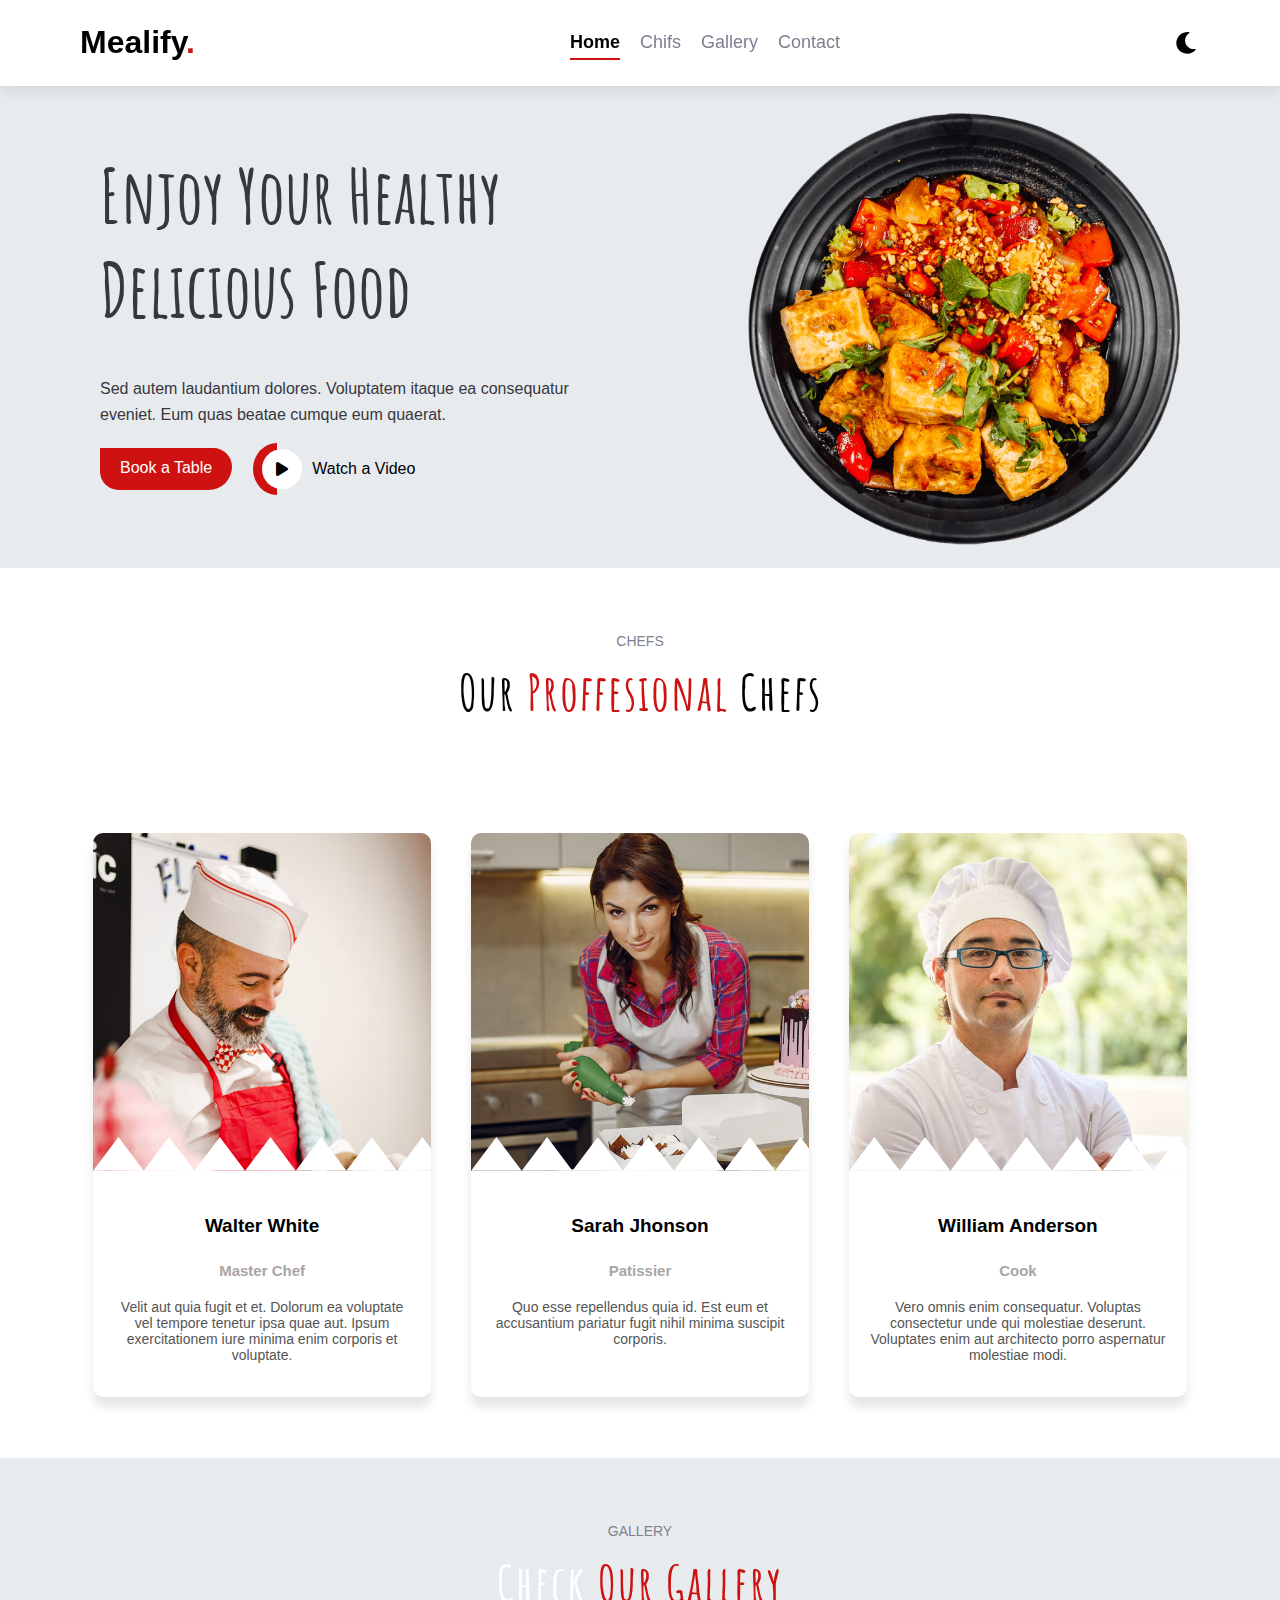
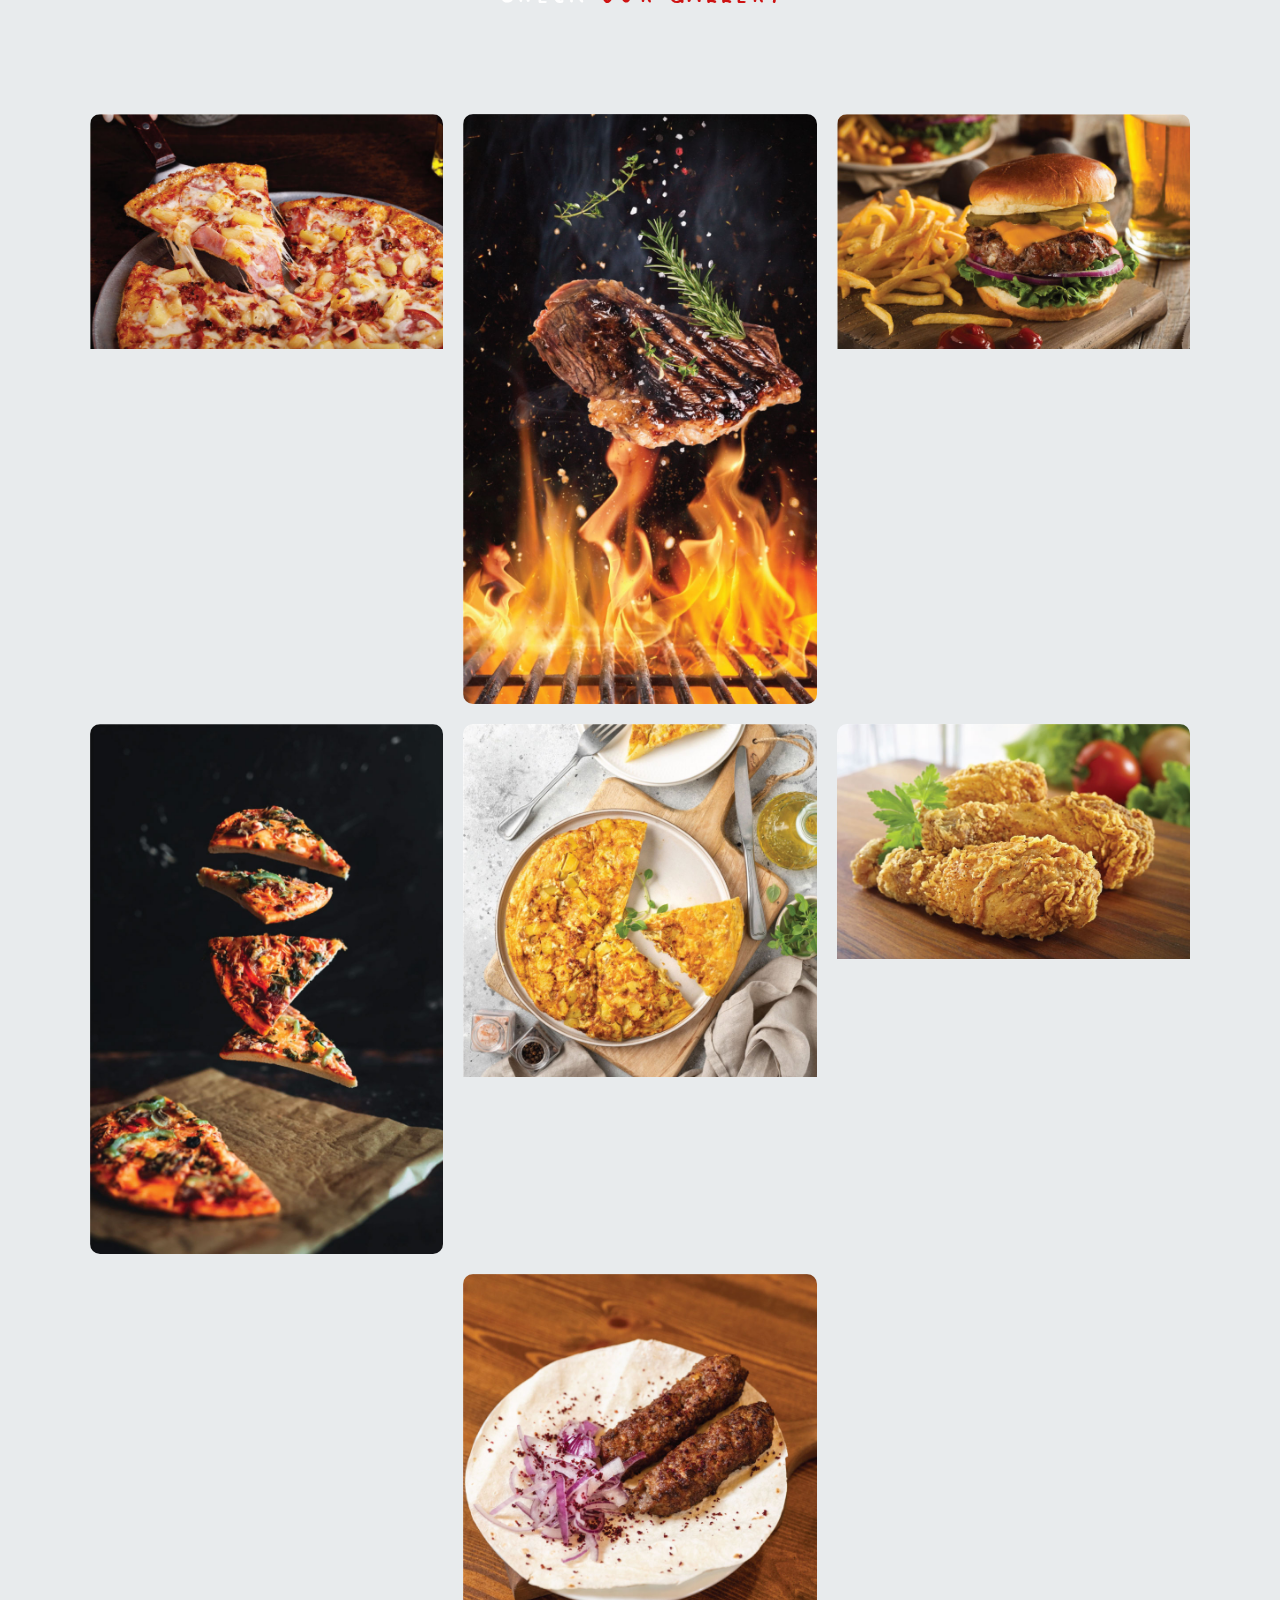
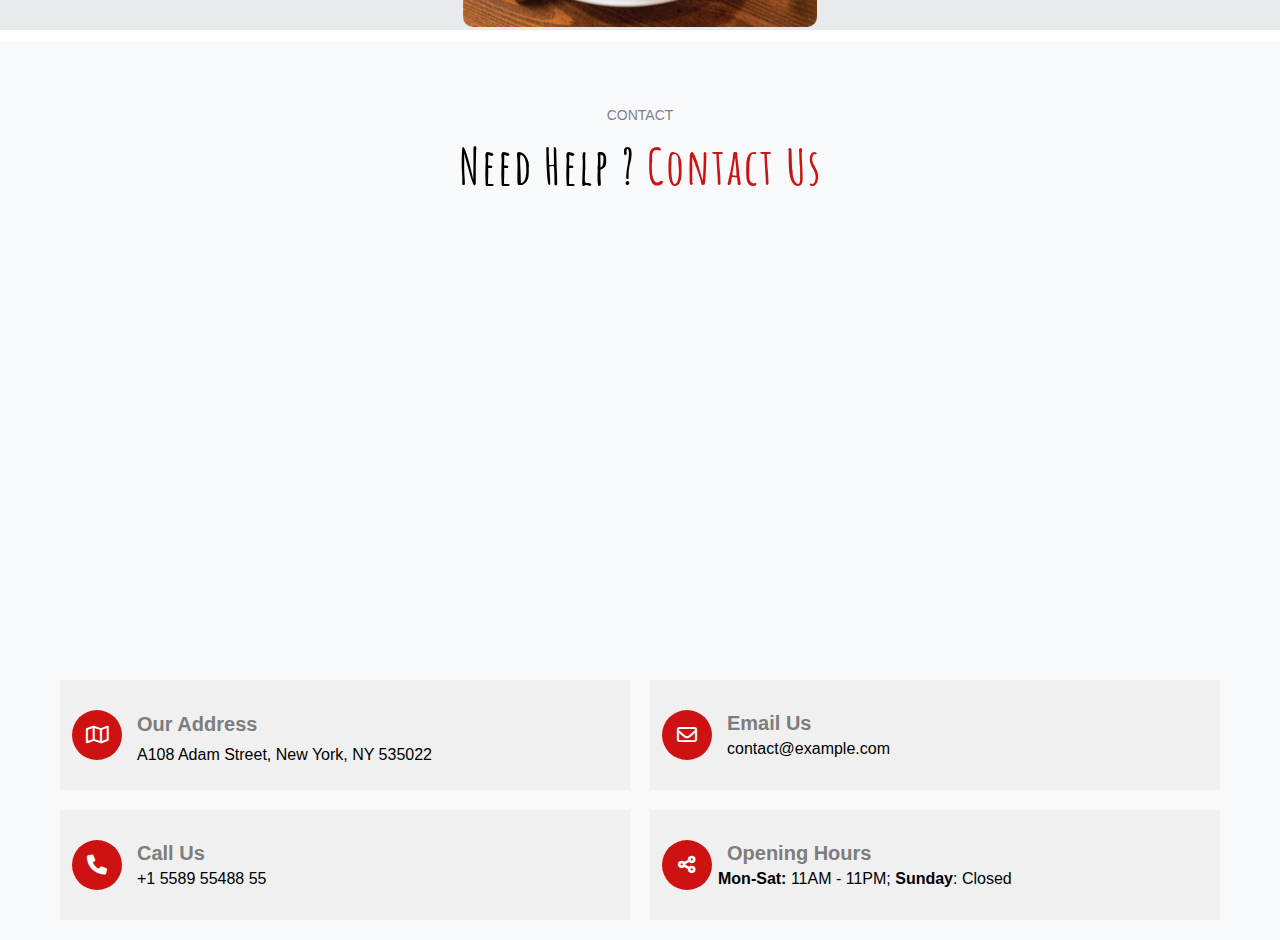
==== ddd.html @ 7cf8f9a4 "make contact section" ====
<html><head>
      <meta charset="utf-8">
      <meta name="viewport" content="width=device-width, initial-scale=1">
      <title>Mealify</title>
      <link rel="stylesheet" href="https://fonts.googleapis.com/css2?family=Alegreya&amp;display=swap">
      <link href="https://fonts.googleapis.com/css2?family=Amatic+SC:wght@400;700&amp;display=swap" rel="stylesheet">
      <link rel="stylesheet" href="https://cdnjs.cloudflare.com/ajax/libs/font-awesome/6.0.0-beta3/css/all.min.css">
      <link rel="stylesheet" type="text/css" href="./css/index.css">
      <link rel="stylesheet" type="text/css" href="./css/media.css">
   </head>
   <body>
      <!-- /* Navbar */ -->
      <navbar>
         <div class="container">
            <h1 class="logo">Mealify</h1>
            <ul class="nav-links">
               <li>
                  <a class="home" href="#home">Home</a>
               </li>
               <li><a href="#chifs">Chifs</a></li>
               <li><a href="#gallery">Gallery</a></li>
               <li><a href="#contact">Contact</a></li>
            </ul>
            <div class="mode_dark">
               <input type="checkbox" id="mode" class="mode" hidden="">
               <label for="mode" class="dark">
               <i class="fa-solid fa-moon"></i>
               </label>
               <label for="mode" class="light">
               <i class="fa-regular fa-sun"></i>
               </label>
               <a href="#" class="menu"><i class="fa-solid fa-bars"></i></a>
            </div>
         </div>
      </navbar>
      <!-- /*  HEADER */ -->
      <header class="header" id="home">
         <div class="container">
            <div class="title">
               <h2>Enjoy Your Healthy
                  Delicious Food
               </h2>
               <p>Sed autem laudantium dolores. Voluptatem itaque ea consequatur eveniet. Eum quas beatae cumque eum quaerat.</p>
               <div class="buttons">
                  <a href="#contact" class="btn Book">Book a Table</a>
                  <a href="https://youtube.com" class="video">
                     <div class="icon">
                        <i class="fa-solid fa-play"></i>
                     </div>
                     Watch a Video
                  </a>
               </div>
            </div>
            <div class="image">
               <img src="./img/food.png" alt="Fast food">
            </div>
         </div>
      </header>
      <section class="chefs" id="chifs">
         <div class="container">
            <div class="section-chefs">
               <h2>CHEFS</h2>
               <h3>Our <span>Proffesional</span> Chefs</h3>
            </div>
            <div class="cards">
               <div class="card">
                  <div class="image-container">
                     <img src="./img/chefs.jpg" alt="Walter White">
                     <svg class="zigzag" viewBox="0 0 300 20" xmlns="http://www.w3.org/2000/svg">
                        <path d="M0 20 L15 0 L30 20 L45 0 L60 20 L75 0 L90 20 L105 0 L120 20 L135 0 L150 20 L165 0 L180 20 L195 0 L210 20 L225 0 L240 20 L255 0 L270 20 L285 0 L300 20 Z" fill="#ffffff"></path>
                     </svg>
                     <div class="overlay">
                        <ul>
                           <li><a href="https://twitter.com"><i class="fa-brands fa-twitter"></i></a></li>
                           <li><a href="https://facebook.com"><i class="fa-brands fa-facebook"></i></a></li>
                           <li><a href="https://instagram.com"><i class="fa-brands fa-instagram"></i></a></li>
                           <li><a href="https://linkedin.com"><i class="fa-brands fa-linkedin"></i></a></li>
                        </ul>
                     </div>
                  </div>
                  <div class="content">
                     <h3>Walter White</h3>
                     <h4>Master Chef</h4>
                     <p>Velit aut quia fugit et et. Dolorum ea voluptate vel tempore tenetur ipsa quae aut. Ipsum exercitationem iure minima enim corporis et voluptate.</p>
                  </div>
               </div>
               <div class="card">
                  <div class="image-container">
                     <img src="./img/sara.jpg" alt="Sarah Jhonson">
                     <svg class="zigzag" viewBox="0 0 300 20" xmlns="http://www.w3.org/2000/svg">
                        <path d="M0 20 L15 0 L30 20 L45 0 L60 20 L75 0 L90 20 L105 0 L120 20 L135 0 L150 20 L165 0 L180 20 L195 0 L210 20 L225 0 L240 20 L255 0 L270 20 L285 0 L300 20 Z" fill="#ffffff"></path>
                     </svg>
                     <div class="overlay">
                        <ul>
                           <li><a href="https://twitter.com"><i class="fa-brands fa-twitter"></i></a></li>
                           <li><a href="https://facebook.com"><i class="fa-brands fa-facebook"></i></a></li>
                           <li><a href="https://instagram.com"><i class="fa-brands fa-instagram"></i></a></li>
                           <li><a href="https://linkedin.com"><i class="fa-brands fa-linkedin"></i></a></li>
                        </ul>
                     </div>
                  </div>
                  <div class="content">
                     <h3>
                        Sarah Jhonson</h3>
                        <h4>
                        Patissier
                     </h4>
                     <p>Quo esse repellendus quia id. Est eum et accusantium pariatur fugit nihil minima suscipit corporis.</p>
                  </div>
               </div>
               <div class="card">
                  <div class="image-container">
                     <img src="./img/chefs2.jpg" alt="William Anderson">
                     <svg class="zigzag" viewBox="0 0 300 20" xmlns="http://www.w3.org/2000/svg">
                        <path d="M0 20 L15 0 L30 20 L45 0 L60 20 L75 0 L90 20 L105 0 L120 20 L135 0 L150 20 L165 0 L180 20 L195 0 L210 20 L225 0 L240 20 L255 0 L270 20 L285 0 L300 20 Z" fill="#ffffff"></path>
                     </svg>
                     <div class="overlay">
                        <ul>
                           <li><a href="https://twitter.com"><i class="fa-brands fa-twitter"></i></a></li>
                           <li><a href="https://facebook.com"><i class="fa-brands fa-facebook"></i></a></li>
                           <li><a href="https://instagram.com"><i class="fa-brands fa-instagram"></i></a></li>
                           <li><a href="https://linkedin.com"><i class="fa-brands fa-linkedin"></i></a></li>
                        </ul>
                     </div>
                  </div>
                  <div class="content">
                     <h3>William Anderson</h3>
                     <h4>Cook</h4>
                     <p>Vero omnis enim consequatur. Voluptas consectetur unde qui molestiae deserunt. Voluptates enim aut architecto porro aspernatur molestiae modi.</p>
                  </div>
               </div>
            </div>
         </div>
      </section>
      <section class="gallery" id="gallery">
         <div class="container">
            <div class="section-chefs">
               <h2>GALLERY</h2>
               <h3 style="color: white;">Check <span>Our Gallery</span></h3>
            </div>
            <div class="photos">
               <picture class="pizza">
                  <img src="./img/meal-1.jpg" alt="pizza with ham and pineapple">
                  <div class="layer">
                     <h2 class="food">Pizza</h2>
                     <p>Hawaiian pizza with ham and pineapple</p>
                  </div>
               </picture>
               <picture class="steak">
                  <img src="./img/meal-2.jpg" alt="beef steaks flying">
                  <div class="layer">
                     <h2 class="food">Beef steaks</h2>
                     <p>
                        Tasty beef steaks flying above cast iron grate with fire flames.
                     </p>
                  </div>
               </picture>
               <picture class="burger">
                  <img src="./img/meal-3.jpg" alt="grass fed bison hamburger with chips &amp; beer">
                  <div class="layer">
                     <h2 class="food">Burger</h2>
                     <p>grass fed bison hamburger with chips &amp; beer</p>
                  </div>
               </picture>


               
               <picture class="pizza-slices">
                  <img src="./img/meal-4.jpg" alt="pizza on black background .">
                  <div class="layer">
                     <h2 class="food">Levitation pizza</h2>
                     <p>Levitation pizza on black background.</p>
                  </div>
               </picture>
               
               <picture class="omelette">
                  <img src="./img/meal-7.jpg" alt="Frittata or potato pie in a ceramic plate on a light culinary background. Traditional Italian delicious homemade egg dish on the kitchen table. Top view">
                  <div class="layer">
                     <h2 class="food">Frittata</h2>
                     <p>Frittata or potato pie in a ceramic plate</p>
                  </div>
               </picture>
               <picture class="fried">
                  <img src="./img/meal-5.jpg" alt="Crispy Fried Chicken ">
                  <div class="layer">
                     <h2 class="food">Crispy Fried Chicken</h2>
                     <p>
                        Golden brown chicken legs with a crunchy coating and juicy meat
                     </p>
                  </div>
               </picture>
               <picture class="kofta">
                  <img src="./img/meal-6.jpg" alt=" Lyulya kebab">
                  <div class="layer">
                     <h2 class="food">Lyulya kebab</h2>
                     <p>
                        Tender and juicy skewers of ground lamb or beef, flavored with
                        aromatic spices and herbs
                     </p>
                  </div>
               </picture>
            </div>
         </div>
      </section>
      <section class="contact" id="contact">
        <div class="container">
            <div class="section-chefs">
               <h2>CONTACT</h2>
               <h3>Need Help ?  <span>Contact Us

                    </span> </h3>
            </div>
        </div>
        <iframe src="https://www.google.com/maps/embed?pb=!1m14!1m8!1m3!1d12097.445785295115!2d-74.006138!3d40.710059!3m2!1i1024!2i768!4f13.1!3m3!1m2!1s0x89c25a22a3bda30d%3A0xb89d1fe6bc499443!2sDowntown%20Conference%20Center!5e0!3m2!1sen!2sus!4v1681863129691!5m2!1sen!2sus" style="border: 0" allowfullscreen="" loading="lazy" referrerpolicy="no-referrer-when-downgrade"></iframe>
    <div class="details">
        <div class="information">
            <div class="icon">
                <i class="fa-regular fa-map"></i>
            </div>
            <div class="content">
                <h3>Our Address</h3>
                <p>A108 Adam Street, New York, NY 535022</p>
            </div>
        </div>
        <div class="emails">
            <div class="icon">
                <i class="fa-regular fa-envelope"></i>
            </div>
            <div class="email">
                <h3>Email Us</h3>
                <a href="mailto:contact@example.com">contact@example.com</a>
            </div>
        </div>
        <div class="phone">
            <div class="icon">
                <i class="fa-solid fa-phone"></i>
            </div>
            <div class="phone-content">
                <h3>Call Us</h3>
                <a href="tel:+1 5589 55488 55">+1 5589 55488 55</a>
            </div>
        </div>
        <div class="hours">
            <div class="icon">
                <i class="fa-solid fa-share-nodes"></i>
            </div>
            <div class="opening">
                <h3>Opening Hours</h3>
                <p style="
    margin-left: -9px; ...responsive
"><strong>Mon-Sat:</strong stylefont-size: 13px; ...responsive> 11AM - 11PM; <strong>Sunday</strong>: Closed</p>
            </div>
        </div>
    </div>

      </section>
   
</body></html>

}
.icon { ////...responsive
    display: flex;
    align-items: center;
    justify-content: center;
    width: 40px;
    height: 45px;
    background-color: var(--color_text);
    border-radius: 50%;
    margin-right: 15px;
    flex-shrink: 0;
    margin-left: -24px;
---- css/index.css ----
*, *::before, *::after {
    box-sizing: border-box;
}

a, span {
    display: inline-block;
    text-decoration: none;
}

ul {
    list-style: none;
}

:root {
    --color_text: #CE1212;
    --color_nav: #7F7F90;
    --color-bg: #ffffff;   
    --color-text-dark: #ffffff; 
    --color-bg-dark: #000000;  
    --color-h2: #37373f;
    --font-primary: "Amatic SC", sans-serif;
}

body {
    margin: 0;
    padding: 0;
    font-family: Arial, sans-serif;
    overflow-x: hidden;
    scroll-behavior: smooth;
    scroll-padding-top: 85.88px;

}

/* Navbar */
navbar {
    width: 100%;
    z-index: 9999;
    position: fixed;
    box-shadow: 0px 3px 14px 0px #0000001b;
    background-color: white;
}

.container {
    display: flex;
    align-items: center;
    justify-content: space-between;
    flex-wrap: wrap;
    padding: 3px 80px;
    z-index: 999;
}

.logo::after {
    content: ".";
    color: var(--color_text);
}

.nav-links {
    display: flex;
    gap: 20px;
}

.nav-links li a {
    color: var(--color_nav);
    font-size: 18px;
    position: relative;
    text-decoration: none;
}

.nav-links li a.home {
    color: black;
    font-weight: 600;
}

.nav-links li a::before {
    content: "";
    position: absolute;
    bottom: -7px;
    left: 0;
    width: 100%;
    height: 2px;
    background-color: var(--color_text);
    transform: scaleX(0);
    transform-origin: left;
    transition: transform 300ms;
}

.nav-links li a:not(.home):hover::before {
    transform: scaleX(1);
}

.nav-links li a:hover {
    color: black;
}

.nav-links li a.home::before {
    content: "";
    position: absolute;
    bottom: -7px;
    left: 0;
    width: 100%;
    height: 2px;
    background-color: var(--color_text);
    transform: none;
}

.fa-solid, .fa-regular {
    font-size: 25px;
}

.menu {
    display: none;
    color: black;
}

.dark, .light {
    cursor: pointer;
}

.mode:checked ~ .dark {
    display: none;

}

.mode:not(:checked) ~ .light {
    display: none;
}

/* Header */
.header {
    background: #e8ebed; 
    padding: 50px 20px; 
    display: flex; 
    align-items: center;
    justify-content: space-between;
    flex-wrap: wrap;
}

.header .container {
    display: flex;
    align-items: center; 
    justify-content: space-between; 
    flex-wrap: wrap; 
    width: 100%; 
    position: relative;
    bottom: -60px;
    margin-bottom: 30px;
}

.header .title {
    max-width: 50%; 
}

.header .title h2 {
    font-size: 75px; 
    color: var(--color-h2); 
    margin: 0 0 10px 0; 
    font-family: var(--font-primary);
}

.header .title p {
    font-size: 1rem;
    color: var(--color-h2);
    line-height: 1.6;
    margin-bottom: 10px;
    margin-top: 40px;
    max-width: 500px;
}

.header .buttons {
    display: flex;
    gap: 30px; 
    margin: 20px 0; 
}

.header .btn {
    padding: 10px 20px; 
    border-radius: 5px; 
    color: #fff; 
    text-decoration: none; 
    font-size: 1rem; 
    transition: background-color 300ms; 
}

.btn.Book {
    background-color: #CE1212;
    border-radius: 0px 20px 25px 20px;
    padding: 11px 20px;
    height: 42px;
}

.btn.Book:hover {
    background-color: #e20404; 
}

.video {
    display: flex;
    align-items: center;
    color: #000;
}

.video:hover, .video:hover .icon i {
    color: #CE1212;
}

.video .icon {
    position: relative;
    display: flex;
    align-items: center;
    justify-content: center;
    width: 40px;
    height: 40px;
    border-radius: 50%;
    background-color: #fff;
    margin-right: 10px;
}

.video .icon::before {
    content: "";
    position: absolute;
    width: 120%;
    height: 130%;
    border-radius: 50%;
    background-image: linear-gradient(to right, #CE1212 50%, transparent 50%);
    top: -14%;
    left: -22%;
    z-index: -1;
}

.video .icon i {
    font-size: 16px;
    color: #000;
}

.header .image {
    max-width: 40%; 
}

.header .image img {
    width: 100%; 
    height: auto; 
}

/* Chefs section */
.section-chefs {
    text-align: center;
    position: relative;
    margin: 50px auto;
}

.section-chefs h2 {
    font-size: 14px;
    color: #7F7F90;
    font-weight: 400;
}

.section-chefs h3 {
    font-family: var(--font-primary);
    font-size: 50px;
    margin-top: 5px;
    letter-spacing: 2px;
}

.section-chefs h3 span {
    color: var(--color_text);
}

.cards {
    display: flex;
    gap: 20px;
    justify-content: center; 
}

.cards .content {
    padding: 20px;
    text-align: center;
}

.content h3 {
    font-size: 19px;
    line-height: 1.7;
}

.content h4 {
    font-size: 15px;
    color: #a9a5a5;
}

.content p {
    font-size: 14px;
    color: #555;
}

.card {
    width: calc(31.333% - 13px); 
    border-radius: 10px;
    overflow: hidden;
    box-shadow: 0 10px 10px rgba(0, 0, 0, 0.1);
    margin: 10px;
    position: relative;
    transition: transform 0.3s ease;
}

.card:hover {
    transform: scale(1.05);
    transition: transform 400ms;
}

.image-container img {
    width: 100%;
    
}

.image-container {
    position: relative;
    overflow: hidden;
}
.image-container .zigzag {
  position: absolute;
  bottom: 0;
  left: 0;
  width: 150%;
  height: auto;
}

.overlay {
    position: absolute;
    top: 60px;
    right: 15px;
    bottom: 0;
    width: 15%;
    background: rgb(58 57 57 / 30%);
    display: flex;
    align-items: center;
    justify-content: center;
    opacity: 0;
    transition: opacity 600ms .5s;
    height: 50%;
    border-radius: 10px;
}

.image-container:hover .overlay {
    opacity: 1;
}

.overlay ul {
    list-style: none;
    padding: 0;
    margin: 0;
    display: flex;
    flex-direction: column; 
    gap: 10px;
}

.overlay ul li a {
    color: #e0e0e8ab;
    font-size: 20px;
}

.overlay ul li a:hover {
    color: #4d4d52ab;   
}

/* Gallery */
.gallery {
    background: #e8ebed;
    position: relative;
    bottom: -48px;
}

.photos {
    display: flex;
    flex-wrap: wrap;
    gap: 20px;
    justify-content: center; /
}

.photos picture {
    flex: 0 0 calc(33.333% - 20px); 
    position: relative;
    overflow: hidden;
    border-radius: 10px; 
}

.photos img {
    width: 100%;
    height: auto;
    display: block;
    object-fit: cover; 
}


.layer {
    position: absolute;
    bottom: 0;
    left: 0;
    width: 100%;
    background: rgba(0, 0, 0, 0.5);
    color: #fff;
    text-align: center;
    opacity: 0;
    transition: opacity 0.3s;
        display: flex;
    flex-direction: column;
    justify-content: center;
    align-items: center;
    text-align: center;
}

.photos picture:hover .layer {
    opacity: 1;
}










/*contact*/
.contact {
            position: relative;
            bottom: -60px;
        }
        .contact .container {
            margin-bottom: -70px;
        }
        iframe {
            width: 90%;
            height: 400px; 
            margin-top: -60px;
            max-width: 1160px;
        }

        .contact {
            background-color: #f8f9fa; 
            text-align: center;
        }

        .contact .container {
            max-width: 1200px;
            margin: 0 auto;
        }

        .details {
            display: flex;
            flex-wrap: wrap;
            gap: 20px; /* space between items */
            padding: 20px;
            max-width: 1200px; /* adjust based on your layout */
            margin: 20px auto 0 auto; /* Adjusted to add space between iframe and details */
        }

        .details > div {
    flex: 1 1 calc(45% - 20px);
    display: flex;
    align-items: center;
    background-color: #f0f0f0;
    padding: 12px;
    height: 110px;
}


        .icon {
            display: flex;
            align-items: center;
            justify-content: center;
            width: 50px;
            height: 50px;
            background-color: var(--color_text); /* gray background */
            border-radius: 50%;
            margin-right: 15px;
            flex-shrink: 0; /* prevent icon from shrinking */
        }
        .icon i {
            font-size: 20px;
            color: #fff; /* icon color */
        }

        .details h3 {
            color: #7d7d7d;
            font-size: 20px;
            font-weight: 600;
            margin: 0 0 5px 0;
            display: flex;
        }

        .details p, .details a {
            font-size: 16px;
            color: black;
            margin: 0;
        }

        @media (max-width: 768px) {
            .details > div {
                flex: 1 1 100%; /* full width on smaller screens */
            }
        }
        /*p, a {
            margin: 0;
            font-size: 16px;
        }
        a {
            color: #0066cc;
            text-decoration: none;
        }
        a:hover {
            text-decoration: underline;
        }
*/
---- css/media.css ----
@media screen and (min-width: 1200px) {
     .container {
         padding: 3px 80px;
    }
     .fa-solid, .fa-regular {
         font-size: 25px;
    }
}
 @media screen and (max-width: 1199px) {
     .container {
         padding: 3px 40px;
    }
     .fa-solid, .fa-regular {
         font-size: 22px;
    }
     .nav-links {
         display: none;
    }
     .menu {
         display: block;
    }
     .mode_dark {
         display: flex;
         gap: 6px;
    }
}
 @media (max-width: 990px) {
     .header .container {
         flex-direction: column;
         align-items: center;
    }
     .header .image {
         order: 1;
         max-width: 100%;
    }
     .header .title {
         order: 2;
         display: flex;
         flex-direction: column;
         align-items: center;
         text-align: center;
    }
     .video{
         width: 162px;
    }
}
 @media (max-width: 700px) {
     .header .buttons {
         display: block;
    }
     .header .btn{
         margin-bottom: 10px;
    }
}
 @media (max-width: 580px) {
     .section-chefs h3 {
         font-size: 28px;
    }
}
 @media (max-width: 770px) {
     .card {
         width: calc(100% - 20px);
    }
}
 @media (max-width: 770px) {
     .cards {
         flex-wrap: wrap;
    }
     .btn.Book{
         padding: 8px 5px 0px;
         height: 38px;
         width: 124px;
         margin-bottom: 16px;
    }
}
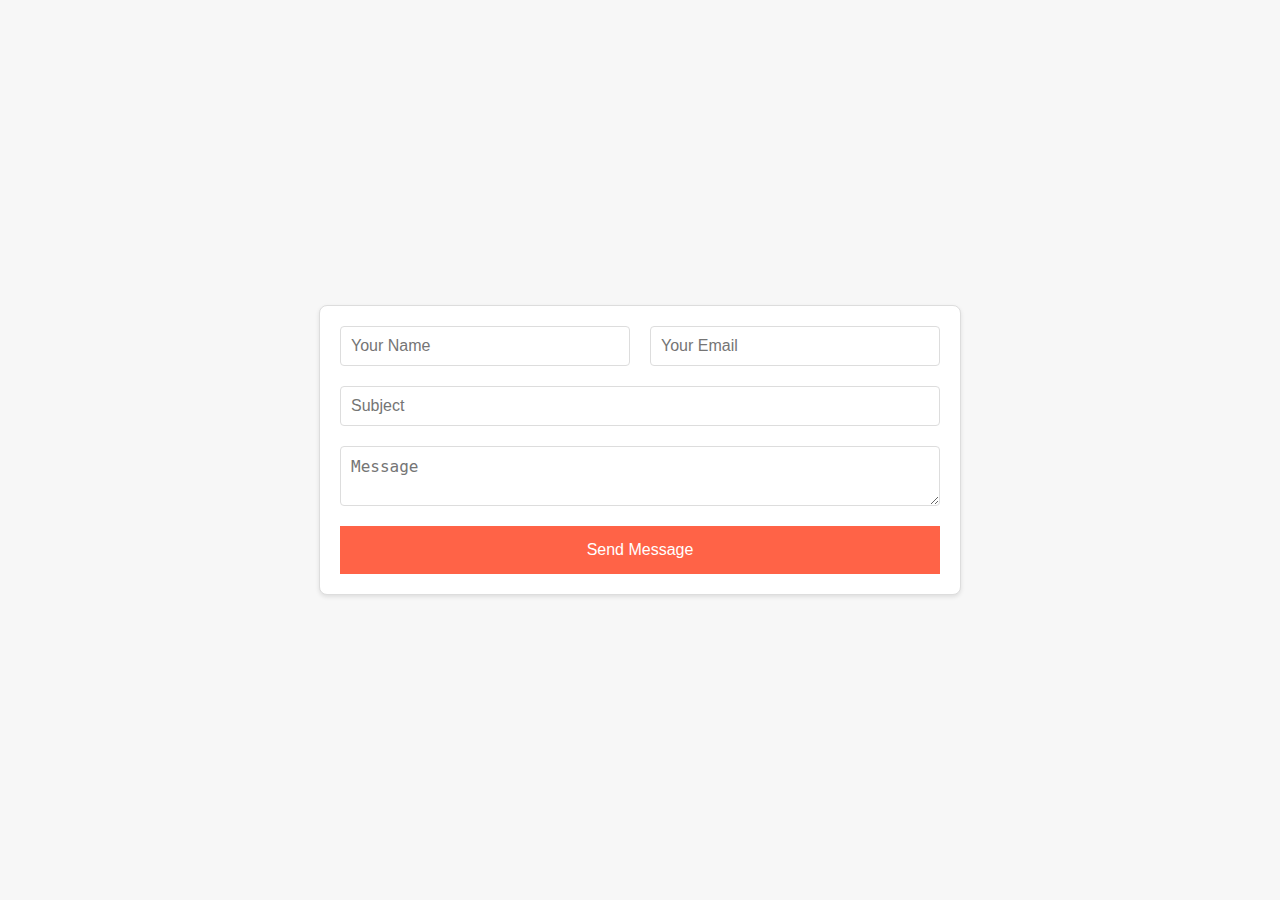
==== commit 02992170: "make form" ====
--- a/ddd.html
+++ b/ddd.html
@@ -1,271 +1,83 @@
-<html><head>
-      <meta charset="utf-8">
-      <meta name="viewport" content="width=device-width, initial-scale=1">
-      <title>Mealify</title>
-      <link rel="stylesheet" href="https://fonts.googleapis.com/css2?family=Alegreya&amp;display=swap">
-      <link href="https://fonts.googleapis.com/css2?family=Amatic+SC:wght@400;700&amp;display=swap" rel="stylesheet">
-      <link rel="stylesheet" href="https://cdnjs.cloudflare.com/ajax/libs/font-awesome/6.0.0-beta3/css/all.min.css">
-      <link rel="stylesheet" type="text/css" href="./css/index.css">
-      <link rel="stylesheet" type="text/css" href="./css/media.css">
-   </head>
-   <body>
-      <!-- /* Navbar */ -->
-      <navbar>
-         <div class="container">
-            <h1 class="logo">Mealify</h1>
-            <ul class="nav-links">
-               <li>
-                  <a class="home" href="#home">Home</a>
-               </li>
-               <li><a href="#chifs">Chifs</a></li>
-               <li><a href="#gallery">Gallery</a></li>
-               <li><a href="#contact">Contact</a></li>
-            </ul>
-            <div class="mode_dark">
-               <input type="checkbox" id="mode" class="mode" hidden="">
-               <label for="mode" class="dark">
-               <i class="fa-solid fa-moon"></i>
-               </label>
-               <label for="mode" class="light">
-               <i class="fa-regular fa-sun"></i>
-               </label>
-               <a href="#" class="menu"><i class="fa-solid fa-bars"></i></a>
+<!DOCTYPE html>
+<html lang="en">
+<head>
+    <meta charset="UTF-8">
+    <meta name="viewport" content="width=device-width, initial-scale=1.0">
+    <title>Contact Form</title>
+    <link rel="stylesheet" href="https://cdnjs.cloudflare.com/ajax/libs/font-awesome/6.0.0-beta3/css/all.min.css">
+    <style>
+        body {
+            font-family: Arial, sans-serif;
+            margin: 0;
+            padding: 0;
+            box-sizing: border-box;
+            background-color: #f7f7f7;
+            display: flex;
+            justify-content: center;
+            align-items: center;
+            height: 100vh;
+        }
+        .contact-container {
+            background-color: #fff;
+            border: 1px solid #ddd;
+            border-radius: 8px;
+            padding: 20px;
+            box-shadow: 0 2px 4px rgba(0, 0, 0, 0.1);
+            width: 80%;
+            max-width: 600px;
+        }
+        .contact-form {
+            display: flex;
+            flex-wrap: wrap;
+            gap: 20px; /* space between the fields */
+        }
+        .contact-form .grp {
+            display: flex;
+            flex-wrap: wrap;
+            width: 100%;
+            gap: 20px; /* space between the fields */
+        }
+        .contact-form .grp input {
+            flex: 1;
+            box-sizing: border-box;
+        }
+        .contact-form input,
+        .contact-form textarea {
+            width: 100%;
+            padding: 10px;
+            border: 1px solid #ddd;
+            border-radius: 4px;
+            font-size: 16px;
+        }
+        .contact-form textarea {
+            width: 100%;
+        }
+        .contact-form button {
+            width: 100%;
+            cursor: pointer;
+            background-color: #ff6347;
+            color: #fff;
+            border: none;
+            padding: 15px;
+            font-size: 16px;
+            transition: background-color 0.3s;
+        }
+        .contact-form button:hover {
+            background-color: #e5533d;
+        }
+    </style>
+</head>
+<body>
+    <div class="contact-container">
+        <form class="contact-form">
+            <div class="grp">
+                <input type="text" placeholder="Your Name" name="name" required>
+                <input type="email" placeholder="Your Email" name="email" required>
             </div>
-         </div>
-      </navbar>
-      <!-- /*  HEADER */ -->
-      <header class="header" id="home">
-         <div class="container">
-            <div class="title">
-               <h2>Enjoy Your Healthy
-                  Delicious Food
-               </h2>
-               <p>Sed autem laudantium dolores. Voluptatem itaque ea consequatur eveniet. Eum quas beatae cumque eum quaerat.</p>
-               <div class="buttons">
-                  <a href="#contact" class="btn Book">Book a Table</a>
-                  <a href="https://youtube.com" class="video">
-                     <div class="icon">
-                        <i class="fa-solid fa-play"></i>
-                     </div>
-                     Watch a Video
-                  </a>
-               </div>
-            </div>
-            <div class="image">
-               <img src="./img/food.png" alt="Fast food">
-            </div>
-         </div>
-      </header>
-      <section class="chefs" id="chifs">
-         <div class="container">
-            <div class="section-chefs">
-               <h2>CHEFS</h2>
-               <h3>Our <span>Proffesional</span> Chefs</h3>
-            </div>
-            <div class="cards">
-               <div class="card">
-                  <div class="image-container">
-                     <img src="./img/chefs.jpg" alt="Walter White">
-                     <svg class="zigzag" viewBox="0 0 300 20" xmlns="http://www.w3.org/2000/svg">
-                        <path d="M0 20 L15 0 L30 20 L45 0 L60 20 L75 0 L90 20 L105 0 L120 20 L135 0 L150 20 L165 0 L180 20 L195 0 L210 20 L225 0 L240 20 L255 0 L270 20 L285 0 L300 20 Z" fill="#ffffff"></path>
-                     </svg>
-                     <div class="overlay">
-                        <ul>
-                           <li><a href="https://twitter.com"><i class="fa-brands fa-twitter"></i></a></li>
-                           <li><a href="https://facebook.com"><i class="fa-brands fa-facebook"></i></a></li>
-                           <li><a href="https://instagram.com"><i class="fa-brands fa-instagram"></i></a></li>
-                           <li><a href="https://linkedin.com"><i class="fa-brands fa-linkedin"></i></a></li>
-                        </ul>
-                     </div>
-                  </div>
-                  <div class="content">
-                     <h3>Walter White</h3>
-                     <h4>Master Chef</h4>
-                     <p>Velit aut quia fugit et et. Dolorum ea voluptate vel tempore tenetur ipsa quae aut. Ipsum exercitationem iure minima enim corporis et voluptate.</p>
-                  </div>
-               </div>
-               <div class="card">
-                  <div class="image-container">
-                     <img src="./img/sara.jpg" alt="Sarah Jhonson">
-                     <svg class="zigzag" viewBox="0 0 300 20" xmlns="http://www.w3.org/2000/svg">
-                        <path d="M0 20 L15 0 L30 20 L45 0 L60 20 L75 0 L90 20 L105 0 L120 20 L135 0 L150 20 L165 0 L180 20 L195 0 L210 20 L225 0 L240 20 L255 0 L270 20 L285 0 L300 20 Z" fill="#ffffff"></path>
-                     </svg>
-                     <div class="overlay">
-                        <ul>
-                           <li><a href="https://twitter.com"><i class="fa-brands fa-twitter"></i></a></li>
-                           <li><a href="https://facebook.com"><i class="fa-brands fa-facebook"></i></a></li>
-                           <li><a href="https://instagram.com"><i class="fa-brands fa-instagram"></i></a></li>
-                           <li><a href="https://linkedin.com"><i class="fa-brands fa-linkedin"></i></a></li>
-                        </ul>
-                     </div>
-                  </div>
-                  <div class="content">
-                     <h3>
-                        Sarah Jhonson</h3>
-                        <h4>
-                        Patissier
-                     </h4>
-                     <p>Quo esse repellendus quia id. Est eum et accusantium pariatur fugit nihil minima suscipit corporis.</p>
-                  </div>
-               </div>
-               <div class="card">
-                  <div class="image-container">
-                     <img src="./img/chefs2.jpg" alt="William Anderson">
-                     <svg class="zigzag" viewBox="0 0 300 20" xmlns="http://www.w3.org/2000/svg">
-                        <path d="M0 20 L15 0 L30 20 L45 0 L60 20 L75 0 L90 20 L105 0 L120 20 L135 0 L150 20 L165 0 L180 20 L195 0 L210 20 L225 0 L240 20 L255 0 L270 20 L285 0 L300 20 Z" fill="#ffffff"></path>
-                     </svg>
-                     <div class="overlay">
-                        <ul>
-                           <li><a href="https://twitter.com"><i class="fa-brands fa-twitter"></i></a></li>
-                           <li><a href="https://facebook.com"><i class="fa-brands fa-facebook"></i></a></li>
-                           <li><a href="https://instagram.com"><i class="fa-brands fa-instagram"></i></a></li>
-                           <li><a href="https://linkedin.com"><i class="fa-brands fa-linkedin"></i></a></li>
-                        </ul>
-                     </div>
-                  </div>
-                  <div class="content">
-                     <h3>William Anderson</h3>
-                     <h4>Cook</h4>
-                     <p>Vero omnis enim consequatur. Voluptas consectetur unde qui molestiae deserunt. Voluptates enim aut architecto porro aspernatur molestiae modi.</p>
-                  </div>
-               </div>
-            </div>
-         </div>
-      </section>
-      <section class="gallery" id="gallery">
-         <div class="container">
-            <div class="section-chefs">
-               <h2>GALLERY</h2>
-               <h3 style="color: white;">Check <span>Our Gallery</span></h3>
-            </div>
-            <div class="photos">
-               <picture class="pizza">
-                  <img src="./img/meal-1.jpg" alt="pizza with ham and pineapple">
-                  <div class="layer">
-                     <h2 class="food">Pizza</h2>
-                     <p>Hawaiian pizza with ham and pineapple</p>
-                  </div>
-               </picture>
-               <picture class="steak">
-                  <img src="./img/meal-2.jpg" alt="beef steaks flying">
-                  <div class="layer">
-                     <h2 class="food">Beef steaks</h2>
-                     <p>
-                        Tasty beef steaks flying above cast iron grate with fire flames.
-                     </p>
-                  </div>
-               </picture>
-               <picture class="burger">
-                  <img src="./img/meal-3.jpg" alt="grass fed bison hamburger with chips &amp; beer">
-                  <div class="layer">
-                     <h2 class="food">Burger</h2>
-                     <p>grass fed bison hamburger with chips &amp; beer</p>
-                  </div>
-               </picture>
-
-
-               
-               <picture class="pizza-slices">
-                  <img src="./img/meal-4.jpg" alt="pizza on black background .">
-                  <div class="layer">
-                     <h2 class="food">Levitation pizza</h2>
-                     <p>Levitation pizza on black background.</p>
-                  </div>
-               </picture>
-               
-               <picture class="omelette">
-                  <img src="./img/meal-7.jpg" alt="Frittata or potato pie in a ceramic plate on a light culinary background. Traditional Italian delicious homemade egg dish on the kitchen table. Top view">
-                  <div class="layer">
-                     <h2 class="food">Frittata</h2>
-                     <p>Frittata or potato pie in a ceramic plate</p>
-                  </div>
-               </picture>
-               <picture class="fried">
-                  <img src="./img/meal-5.jpg" alt="Crispy Fried Chicken ">
-                  <div class="layer">
-                     <h2 class="food">Crispy Fried Chicken</h2>
-                     <p>
-                        Golden brown chicken legs with a crunchy coating and juicy meat
-                     </p>
-                  </div>
-               </picture>
-               <picture class="kofta">
-                  <img src="./img/meal-6.jpg" alt=" Lyulya kebab">
-                  <div class="layer">
-                     <h2 class="food">Lyulya kebab</h2>
-                     <p>
-                        Tender and juicy skewers of ground lamb or beef, flavored with
-                        aromatic spices and herbs
-                     </p>
-                  </div>
-               </picture>
-            </div>
-         </div>
-      </section>
-      <section class="contact" id="contact">
-        <div class="container">
-            <div class="section-chefs">
-               <h2>CONTACT</h2>
-               <h3>Need Help ?  <span>Contact Us
-
-                    </span> </h3>
-            </div>
-        </div>
-        <iframe src="https://www.google.com/maps/embed?pb=!1m14!1m8!1m3!1d12097.445785295115!2d-74.006138!3d40.710059!3m2!1i1024!2i768!4f13.1!3m3!1m2!1s0x89c25a22a3bda30d%3A0xb89d1fe6bc499443!2sDowntown%20Conference%20Center!5e0!3m2!1sen!2sus!4v1681863129691!5m2!1sen!2sus" style="border: 0" allowfullscreen="" loading="lazy" referrerpolicy="no-referrer-when-downgrade"></iframe>
-    <div class="details">
-        <div class="information">
-            <div class="icon">
-                <i class="fa-regular fa-map"></i>
-            </div>
-            <div class="content">
-                <h3>Our Address</h3>
-                <p>A108 Adam Street, New York, NY 535022</p>
-            </div>
-        </div>
-        <div class="emails">
-            <div class="icon">
-                <i class="fa-regular fa-envelope"></i>
-            </div>
-            <div class="email">
-                <h3>Email Us</h3>
-                <a href="mailto:contact@example.com">contact@example.com</a>
-            </div>
-        </div>
-        <div class="phone">
-            <div class="icon">
-                <i class="fa-solid fa-phone"></i>
-            </div>
-            <div class="phone-content">
-                <h3>Call Us</h3>
-                <a href="tel:+1 5589 55488 55">+1 5589 55488 55</a>
-            </div>
-        </div>
-        <div class="hours">
-            <div class="icon">
-                <i class="fa-solid fa-share-nodes"></i>
-            </div>
-            <div class="opening">
-                <h3>Opening Hours</h3>
-                <p style="
-    margin-left: -9px; ...responsive
-"><strong>Mon-Sat:</strong stylefont-size: 13px; ...responsive> 11AM - 11PM; <strong>Sunday</strong>: Closed</p>
-            </div>
-        </div>
+            <input type="text" placeholder="Subject" name="subject" required>
+            <textarea placeholder="Message" name="message" required></textarea>
+            <button class="btn btn-main" type="submit">Send Message</button>
+        </form>
     </div>
-
-      </section>
-   
-</body></html>
-
-}
-.icon { ////...responsive
-    display: flex;
-    align-items: center;
-    justify-content: center;
-    width: 40px;
-    height: 45px;
-    background-color: var(--color_text);
-    border-radius: 50%;
-    margin-right: 15px;
-    flex-shrink: 0;
-    margin-left: -24px;+</body>
+</html>
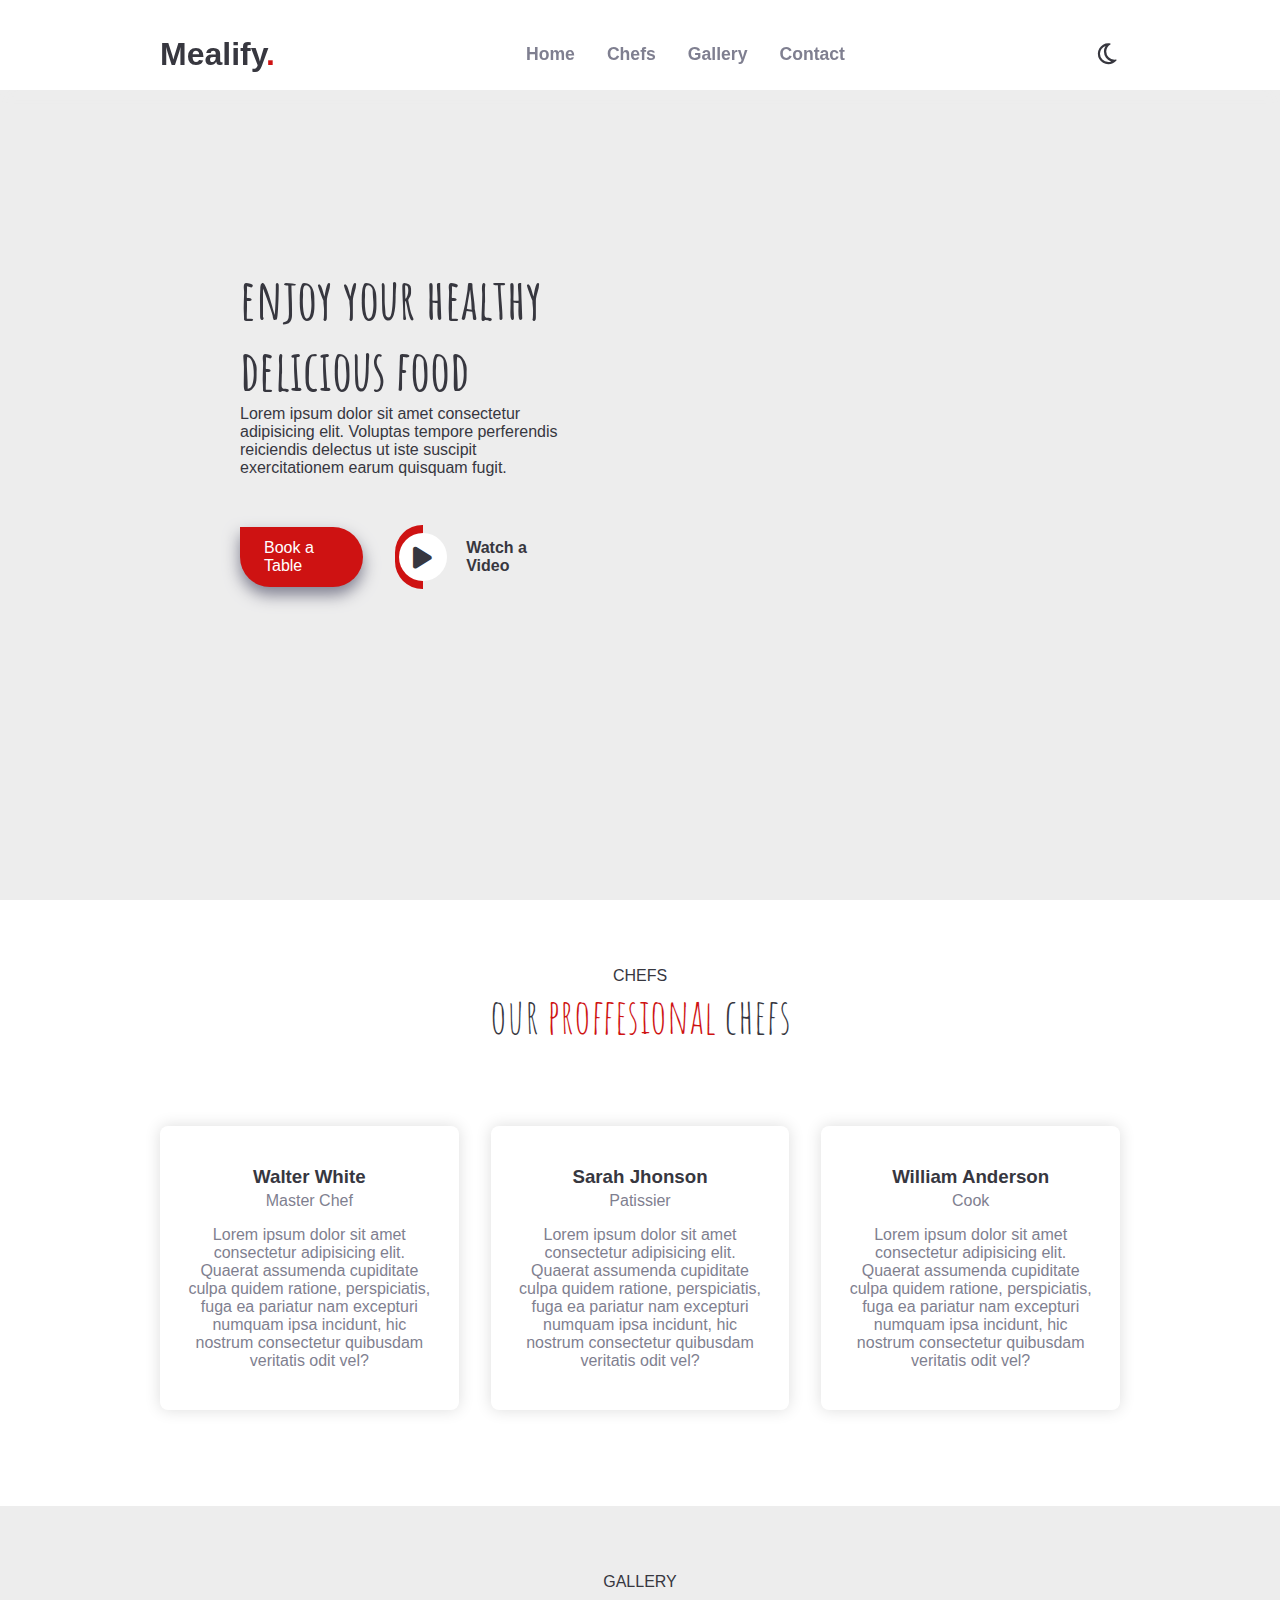
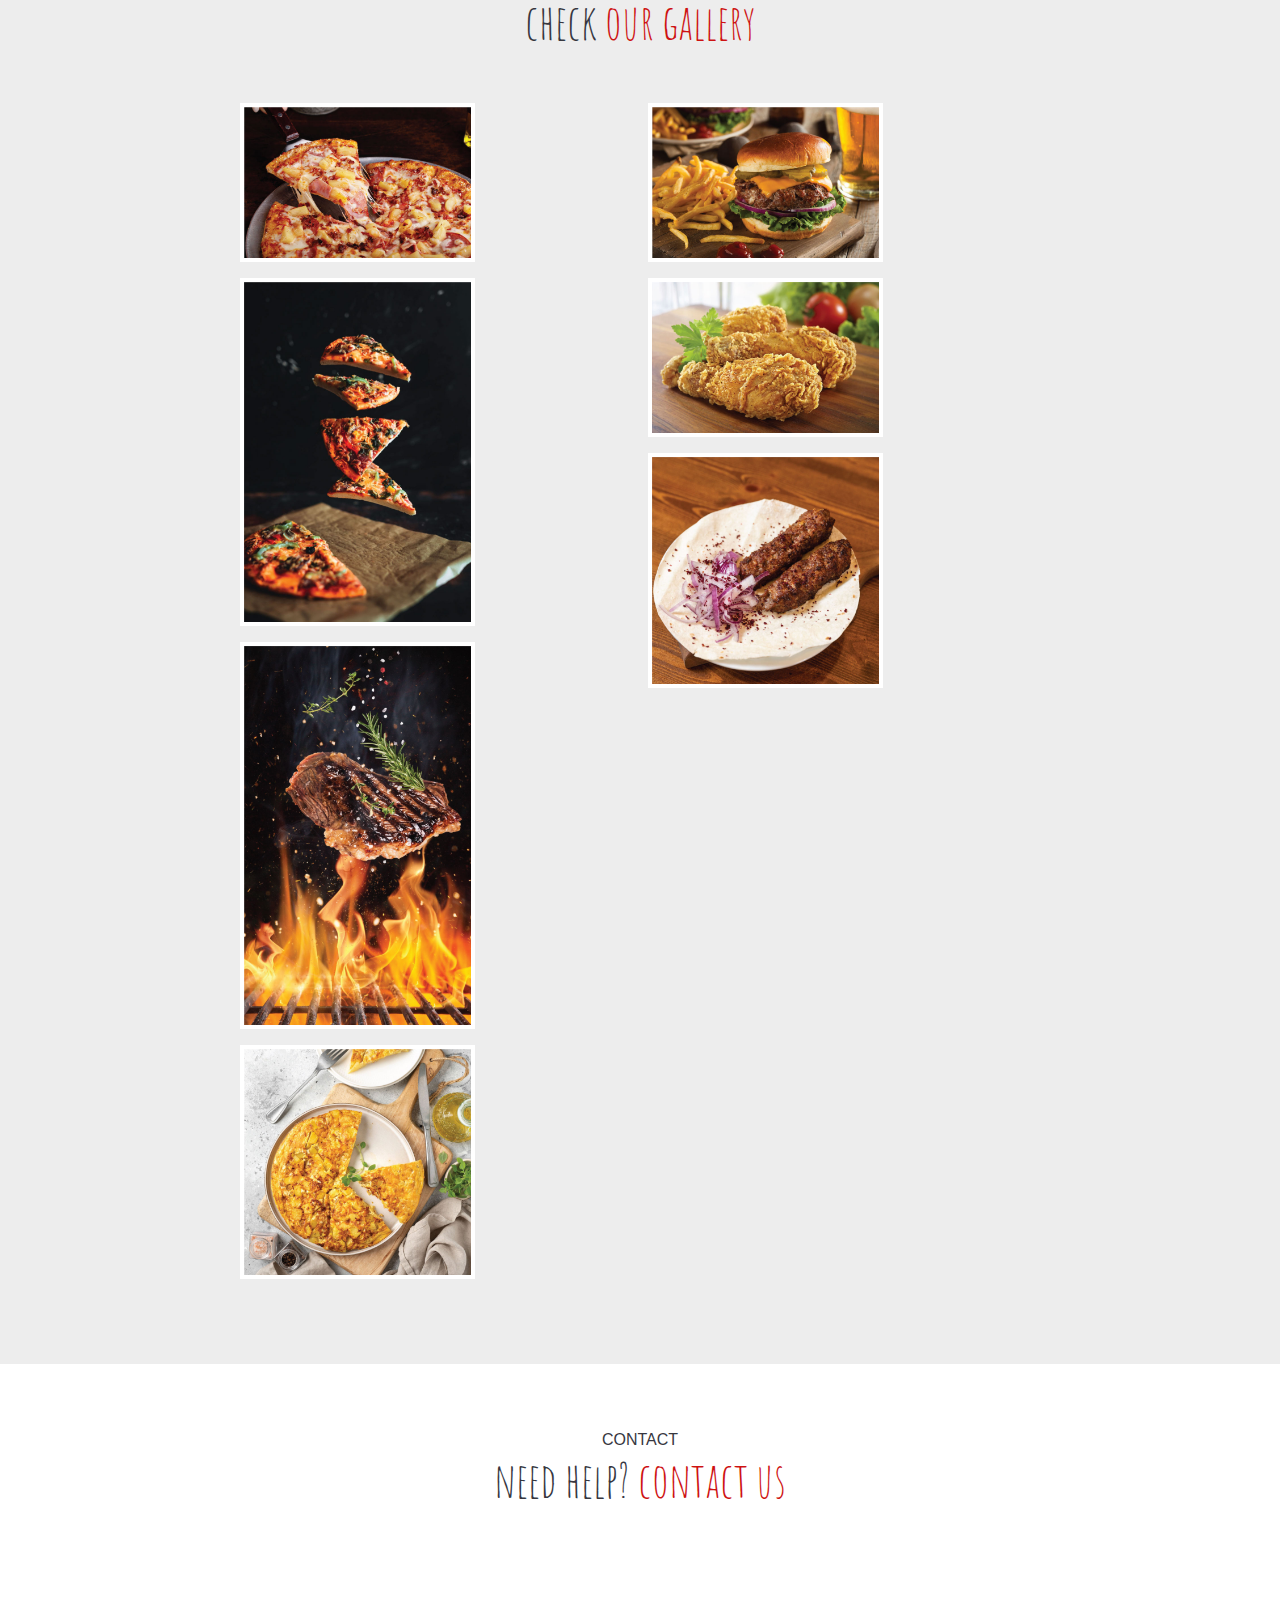
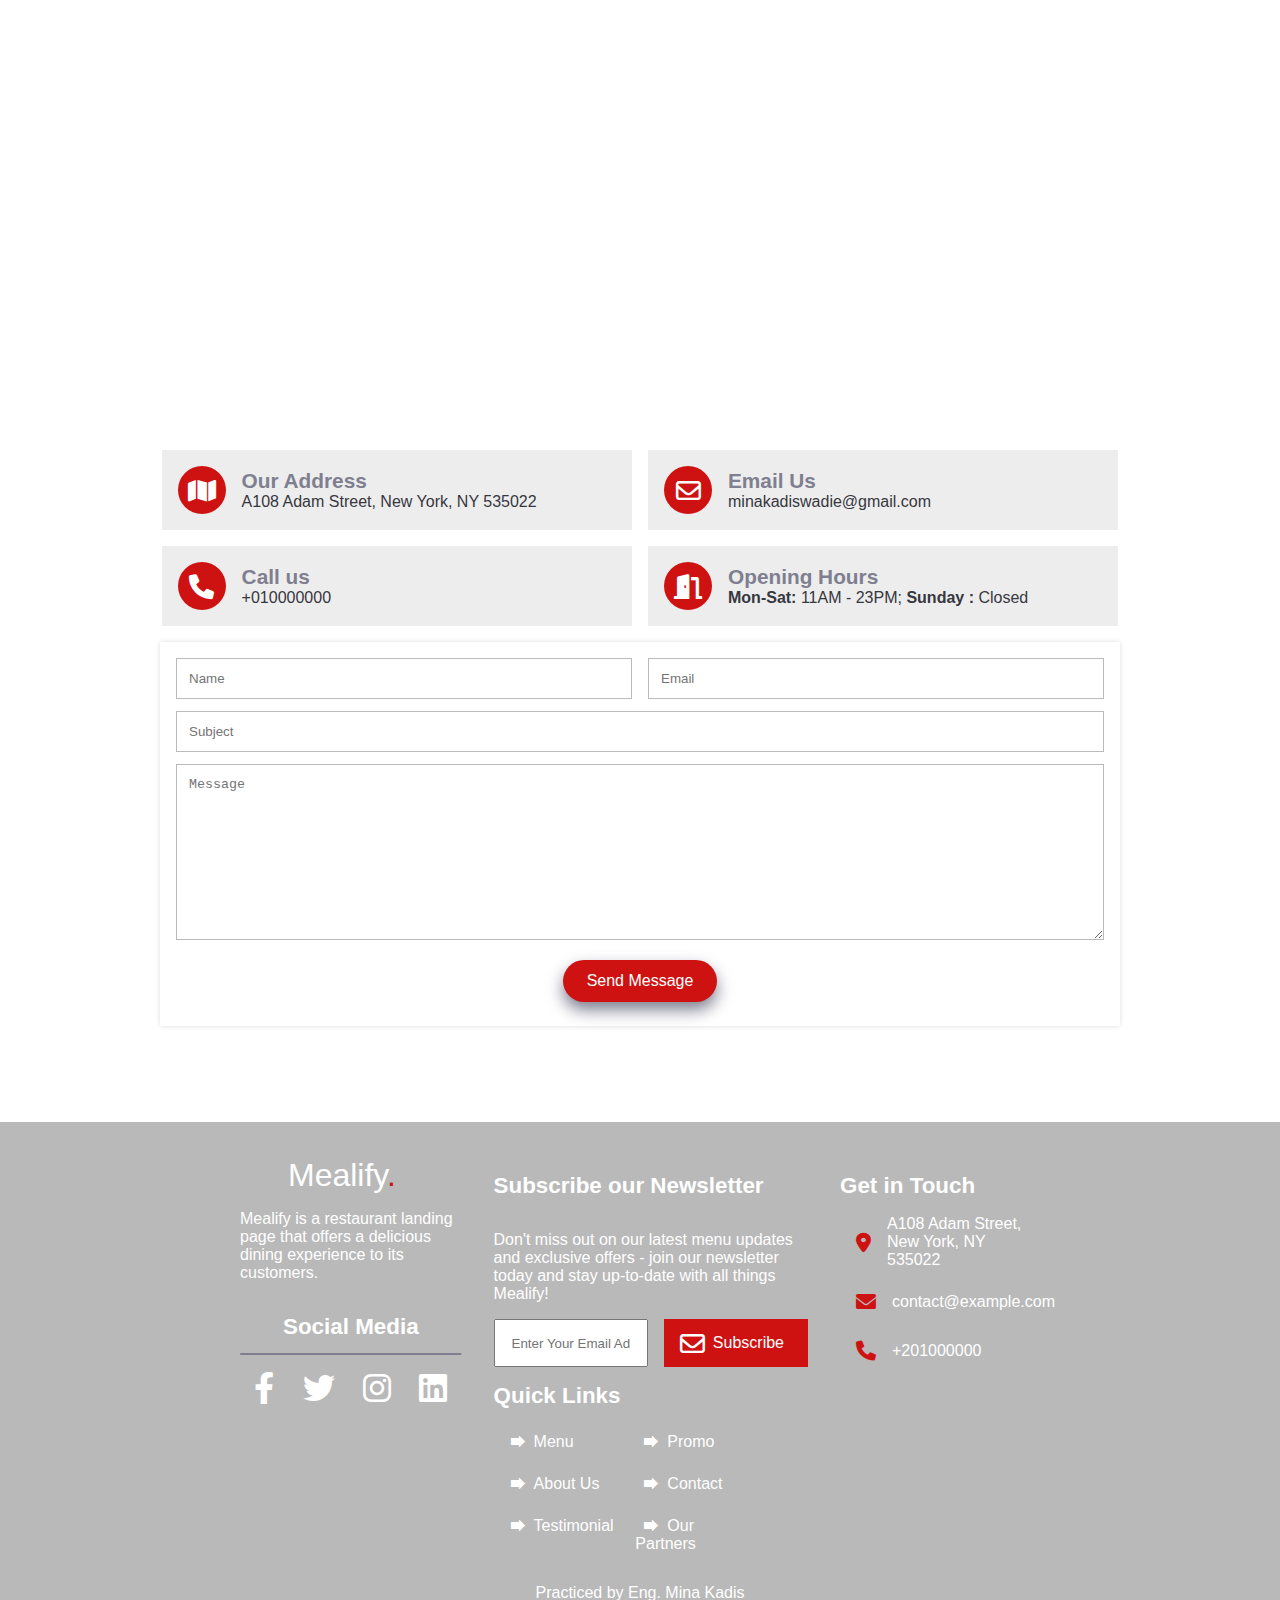
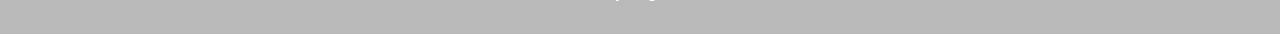
==== commit 2ff4da90: "make footer" ====
--- a/ddd.html
+++ b/ddd.html
@@ -1,83 +1,1405 @@
 <!DOCTYPE html>
 <html lang="en">
-<head>
-    <meta charset="UTF-8">
-    <meta name="viewport" content="width=device-width, initial-scale=1.0">
-    <title>Contact Form</title>
-    <link rel="stylesheet" href="https://cdnjs.cloudflare.com/ajax/libs/font-awesome/6.0.0-beta3/css/all.min.css">
-    <style>
-        body {
-            font-family: Arial, sans-serif;
-            margin: 0;
-            padding: 0;
-            box-sizing: border-box;
-            background-color: #f7f7f7;
-            display: flex;
-            justify-content: center;
-            align-items: center;
-            height: 100vh;
-        }
-        .contact-container {
-            background-color: #fff;
-            border: 1px solid #ddd;
-            border-radius: 8px;
-            padding: 20px;
-            box-shadow: 0 2px 4px rgba(0, 0, 0, 0.1);
-            width: 80%;
-            max-width: 600px;
-        }
-        .contact-form {
-            display: flex;
-            flex-wrap: wrap;
-            gap: 20px; /* space between the fields */
-        }
-        .contact-form .grp {
-            display: flex;
-            flex-wrap: wrap;
-            width: 100%;
-            gap: 20px; /* space between the fields */
-        }
-        .contact-form .grp input {
-            flex: 1;
-            box-sizing: border-box;
-        }
-        .contact-form input,
-        .contact-form textarea {
-            width: 100%;
-            padding: 10px;
-            border: 1px solid #ddd;
-            border-radius: 4px;
-            font-size: 16px;
-        }
-        .contact-form textarea {
-            width: 100%;
-        }
-        .contact-form button {
-            width: 100%;
-            cursor: pointer;
-            background-color: #ff6347;
-            color: #fff;
-            border: none;
-            padding: 15px;
-            font-size: 16px;
-            transition: background-color 0.3s;
-        }
-        .contact-form button:hover {
-            background-color: #e5533d;
-        }
+  <head>
+    <meta charset="UTF-8" />
+    <meta name="viewport" content="width=device-width, initial-scale=1.0" />
+    <link rel="shortcut icon" href="images/favicon.png" type="image/x-icon" />
+
+    <link rel="stylesheet" href="css/all.min.css" />
+    <link rel="stylesheet" href="css/main.css" />
+    <link rel="stylesheet" href="css/general.css" />
+    <link rel="stylesheet" href="css/media.css" />
+ <link rel="stylesheet" href="https://fonts.googleapis.com/css2?family=Alegreya&display=swap">
+      <link href="https://fonts.googleapis.com/css2?family=Amatic+SC:wght@400;700&display=swap" rel="stylesheet">
+      <link rel="stylesheet" href="https://cdnjs.cloudflare.com/ajax/libs/font-awesome/6.0.0-beta3/css/all.min.css">
+    <link
+      href="https://fonts.googleapis.com/css2?family=Amatic+SC:wght@400;700&family=Inter:wght@300;400;500;600;700;800&display=swap"
+      rel="stylesheet"
+    />
+    <link rel="stylesheet" href="css/mode.css" />
+
+    <title>Mealify</title>
+    <style type="text/css">
+        #mode--btn {
+  display: none;
+}
+
+.light--mode {
+  display: none;
+  color: #fff;
+  cursor: pointer;
+}
+
+.dark--mode {
+  cursor: pointer;
+}
+
+body:has(#mode--btn:checked) .dark--mode {
+  display: none;
+}
+
+body:has(#mode--btn:checked) .light--mode {
+  display: inline-block;
+}
+
+:root:has(#mode--btn:checked) {
+  --light-bg-white: #171717;
+  --light-bg-grey: #252525;
+  --light-highlight: #c17e1f;
+  --light-main-color: #fff;
+  --light-sec-color: #7f7f90;
+  --dark-bg-dark: #000000;
+}
+
+body:has(#mode--btn:checked) #chefs,
+body:has(#mode--btn:checked) #contact {
+  background-color: var(--light-bg-white);
+  color: #fff;
+}
+
+body:has(#mode--btn:checked) #chefs .showcase p,
+body:has(#mode--btn:checked).contact--container {
+  color: #fff !important;
+}
+body:has(#mode--btn:checked) p {
+  color: #fff;
+}
+
+body:has(#mode--btn:checked) #chefs .chefs--gallery--item img {
+  box-shadow: 0px 0px 5px #858585;
+  border: 2px solid #fff;
+}
+
+body:has(#mode--btn:checked) footer {
+  color: #fff;
+}
+
+@media (max-width: 1340px) {
+  .container {
+    width: 85%;
+  }
+}
+
+@media (max-width: 1200px) {
+  #home .container section {
+    width: 45%;
+  }
+
+  #gallery .gallery-container {
+    height: 845px;
+    align-items: center;
+  }
+
+  /* #gallery .gallery-container .gallery-item {
+    width: 25%;
+  } */
+
+  .navbar .navbar__hamburger--btn {
+    display: block;
+  }
+
+  .navbar .navbar__list {
+    display: none;
+  }
+
+  nav:has(#navbar__list:target) {
+    display: block;
+    position: fixed;
+    background-color: rgba(0, 0, 0, 0.233);
+    top: 0;
+    right: 0;
+    height: 100%;
+  }
+  nav:has(#navbar__list:target) .navbar__list {
+    display: block;
+    position: fixed;
+    height: 100%;
+    width: 20rem;
+    top: 0;
+    right: 0;
+    background-color: var(--light-bg-white);
+  }
+  nav:has(#navbar__list:target) .navbar__list--close {
+    display: block;
+    padding: 1rem;
+    text-align: right;
+  }
+}
+
+@media (max-width: 992px) {
+  header #home {
+    height: 100%;
+  }
+
+  #home .container {
+    flex-direction: column;
+    justify-content: center;
+    align-items: center;
+    padding-top: 11rem;
+  }
+
+  #home .container section {
+    width: 100%;
+  }
+
+  #home .home__img {
+    order: 1;
+    text-align: center;
+    padding-bottom: 1rem;
+  }
+
+  #home .home__text {
+    order: 2;
+    text-align: center;
+  }
+
+  #home .home__text--btns-box {
+    justify-content: center;
+  }
+  .home__text--btns-box .book {
+    border-radius: 4rem;
+  }
+
+  #chefs .chefs--gallery {
+    flex-wrap: wrap;
+  }
+  #chefs .chefs--gallery--item {
+    width: calc(100% / 2 - 1rem);
+  }
+
+  #gallery .gallery-container {
+    /* flex-direction: column; */
+    height: 1500px;
+  }
+
+  #gallery .gallery-container .gallery-item {
+    width: calc(100% / 2 - 2rem);
+    /* flex-direction: column; */
+  }
+
+  #contact .contact--container .contact--item {
+    width: 100%;
+  }
+
+  #contact form .group {
+    flex-direction: column;
+    gap: 0rem;
+  }
+
+  #contact .group input {
+    width: 100%;
+  }
+
+  footer .container {
+    flex-direction: column;
+  }
+
+  footer .touch {
+    width: 100%;
+  }
+}
+
+@media (max-width: 576px) {
+  #chefs .chefs--gallery--item {
+    width: 100%;
+  }
+
+  #home .home__text--btns-box {
+    flex-direction: column;
+  }
+
+  #gallery .gallery-container {
+    height: auto;
+  }
+  #gallery .gallery-container .gallery-item {
+    width: 100%;
+  }
+}
+
+
+/* #Navbar styles */
+
+.navbar {
+  box-shadow: 0px 0px 1rem var(--light-bg-grey);
+  position: fixed;
+  width: 100%;
+  height: 10vh;
+  background-color: var(--light-bg-white);
+  z-index: 100;
+}
+
+.navbar .container {
+  display: flex;
+  justify-content: space-between;
+  align-items: center;
+  padding: 1.5rem 0;
+  font-weight: 600;
+}
+
+.navbar__logo {
+  font-size: 2rem;
+  font-weight: 600;
+}
+
+.navbar__logo .highlight-red {
+  color: var(--light-highlight);
+}
+
+.navbar__list {
+  display: flex;
+  align-items: center;
+}
+
+.navbar__list li {
+  padding: 1rem;
+}
+
+.navbar__list--item a {
+  display: inline-block;
+  text-transform: capitalize;
+  font-size: 1.1rem;
+  padding: 0.25rem 0;
+  transition: all 300ms ease-in-out;
+  position: relative;
+}
+
+.navbar__list--item a:hover,
+.navbar__list--item a:active {
+  color: var(--light-main-color);
+}
+
+.navbar .navbar--btns {
+  display: flex;
+  align-items: center;
+  gap: 2rem;
+}
+
+.navbar .navbar__hamburger--btn {
+  display: none;
+}
+
+#navbar__list {
+  color: var(--light-sec-color);
+}
+#navbar__list a::before {
+  content: "";
+  width: 0%;
+  height: 0.15rem;
+  background-color: var(--light-highlight);
+  position: absolute;
+  bottom: 0;
+  text-align: center;
+  transition: all 300ms ease-in-out;
+}
+
+.navbar__list--close {
+  display: none;
+}
+
+body:has(#home:target) .home--a::before,
+body:has(#chefs:target) .chefs--a::before,
+body:has(#gallery:target) .navbar .gallery--a::before,
+body:has(#contact:target) .contact--a::before {
+  color: var(--light-main-color);
+  width: 100%;
+}
+
+/* #Header Styles */
+
+header #home {
+  height: 100vh;
+  background-color: var(--light-bg-grey);
+}
+
+#home .container {
+  display: flex;
+  justify-content: space-between;
+  align-items: center;
+  height: 100%;
+}
+
+#home .container section {
+  width: 40%;
+}
+
+.home__text h2 {
+  font-size: 3.5rem;
+}
+
+.home__text--btns-box {
+  padding: 3rem 0;
+  display: flex;
+  align-items: center;
+  gap: 2rem;
+}
+
+.home__text--btns-box .watch-container {
+  display: flex;
+  align-items: center;
+  gap: 1rem;
+  font-weight: bold;
+}
+
+.home__text--btns-box div:nth-child(2) a:nth-child(1) {
+  width: 3rem;
+  height: 3rem;
+  display: flex;
+  justify-content: center;
+  align-items: center;
+  background-color: var(--light-bg-white);
+  border-radius: 3rem;
+}
+.home__text--btns-box .half-red-ring {
+  background: linear-gradient(
+    to right,
+    var(--light-highlight) 0 50%,
+    transparent 50% 100%
+  );
+
+  width: 4rem;
+  height: 4rem;
+  border-radius: 4rem;
+  display: flex;
+  justify-content: center;
+  align-items: center;
+  transition: all 300ms ease-in-out;
+}
+
+.home__text--btns-box .half-red-ring:hover i {
+  color: var(--light-highlight);
+}
+
+.watch-container a:hover {
+  color: var(--light-highlight);
+}
+
+.home__img {
+  filter: drop-shadow(0rem 0rem 0.5rem var(--light-sec-color));
+}
+
+.home__img:hover {
+  animation: shakeme 1s ease-in-out infinite;
+  animation-direction: alternate;
+}
+
+@keyframes shakeme {
+  0% {
+    transform: translate(1px, 1px) rotate(0deg);
+  }
+  10% {
+    transform: translate(-1px, -2px) rotate(-1deg);
+  }
+  20% {
+    transform: translate(-3px, 0px) rotate(1deg);
+  }
+  30% {
+    transform: translate(3px, 2px) rotate(0deg);
+  }
+  40% {
+    transform: translate(1px, -1px) rotate(1deg);
+  }
+  50% {
+    transform: translate(-1px, 2px) rotate(-1deg);
+  }
+  60% {
+    transform: translate(-3px, 1px) rotate(0deg);
+  }
+  70% {
+    transform: translate(3px, 1px) rotate(-1deg);
+  }
+  80% {
+    transform: translate(-1px, -1px) rotate(1deg);
+  }
+  90% {
+    transform: translate(1px, 2px) rotate(0deg);
+  }
+  100% {
+    transform: translate(1px, -2px) rotate(-1deg);
+  }
+}
+
+/* #Chefs Styles */
+
+#chefs,
+#gallery,
+#contact {
+  padding: 4rem 0;
+}
+
+#chefs .chefs--heading,
+#gallery .gallery--heading,
+#contact .contact--heading {
+  margin: 0 auto;
+  text-align: center;
+  padding-bottom: 3rem;
+}
+
+#chefs .chefs--heading h2,
+#gallery .gallery--heading h2,
+#contact .contact--heading h2 {
+  font-family: var(--font-primary);
+  text-transform: uppercase;
+  font-weight: 400;
+  font-size: 1rem;
+}
+
+#chefs .chefs--heading p,
+#gallery .gallery--heading p,
+#contact .contact--heading p {
+  font-family: var(--font-secondary);
+  font-size: 3rem;
+}
+
+#chefs .chefs--gallery {
+  display: flex;
+  padding: 2rem 0;
+  text-align: center;
+  color: var(--light-sec-color);
+  gap: 2rem;
+}
+
+#chefs .chefs--gallery--item {
+  border-radius: 0.5rem;
+  background-color: var(--light-bg-white);
+  position: relative;
+  transition: all 300ms ease-in-out;
+  overflow: hidden;
+  box-shadow: 0px 0px 1rem #ddd;
+}
+
+#chefs .chefs--gallery--item .chef-img {
+  filter: grayscale(0%);
+  transition: all 300ms ease-in-out;
+  display: block;
+}
+
+#chefs .img-container {
+  position: relative;
+}
+
+#chefs .img-container::after {
+  content: "";
+  position: absolute;
+  bottom: -1.5rem;
+  left: -0.5rem;
+  background-image: url("../images/team-shape.svg");
+  min-width: 120%;
+  height: 4rem;
+  background-repeat: repeat-x;
+}
+
+#chefs .chefs--gallery--item:hover {
+  transform: scale(1.05);
+}
+
+#chefs .chefs--gallery--item:hover .chef-img {
+  filter: grayscale(0%);
+}
+
+#chefs .chefs--gallery--item .social-media {
+  background-color: var(--light-bg-grey);
+  position: absolute;
+  top: 1rem;
+  right: -4rem;
+  padding: 1rem 1.25rem;
+  border-radius: 0.5rem;
+  transition: all 1s ease-in-out;
+  z-index: 1;
+  opacity: 0;
+}
+
+#chefs .social-media i {
+  display: inline-block;
+  margin: 0.8rem 0;
+  opacity: 0.6;
+  transition: all 300ms ease-in-out;
+}
+#chefs .social-media i:hover {
+  opacity: 1;
+}
+
+#chefs .chefs--gallery--item:hover .social-media {
+  transition: all 300ms ease-in-out;
+  right: 1rem;
+  opacity: 1;
+}
+
+@keyframes movetoleft {
+  0% {
+    transform: translateX(5rem);
+  }
+  100% {
+    transform: translateX(0);
+  }
+}
+
+#chefs .item--text {
+  padding: 1.5rem;
+  background-position: 100% 0%;
+  background-repeat: no-repeat;
+  z-index: 10;
+}
+
+#chefs .item--text h3 {
+  font-family: var(--font-primary);
+  font-weight: 700;
+  padding: 1rem 0 0.25rem 0;
+  color: var(--light-main-color);
+}
+
+#chefs .item--text p:last-child {
+  padding: 1rem 0;
+}
+
+/* Gallery Styles */
+
+#gallery {
+  background-color: var(--light-bg-grey);
+}
+
+#gallery .gallery-container {
+  display: flex;
+  flex-direction: column;
+  flex-wrap: wrap;
+  height: 75rem;
+  gap: 1rem;
+}
+
+#gallery .gallery-item {
+  position: relative;
+  overflow: hidden;
+  height: auto;
+  width: calc(100% / 3 - 2rem);
+  border: 0.25rem solid var(--light-bg-white);
+}
+
+#gallery .gallery-item img {
+  display: block;
+  transition: all 300ms ease-in-out;
+}
+
+#gallery .gallery-item:hover img {
+  transform: scale(1.05);
+}
+
+#gallery .gallery-item .showcase {
+  position: absolute;
+  color: var(--light-bg-grey);
+  width: 100%;
+  height: 100%;
+  background-color: #0000005e;
+  display: flex;
+  flex-direction: column;
+  justify-content: center;
+  align-items: center;
+  top: 100%;
+  z-index: 2;
+  transition: all 400ms ease-in-out;
+}
+
+#gallery .showcase p:nth-child(1) {
+  font-size: 2rem;
+  font-weight: bold;
+}
+
+#gallery .gallery-item:hover .showcase {
+  top: 0%;
+}
+
+.showcase p {
+  text-align: center;
+}
+
+.showcase h2 {
+  font-size: 3rem;
+}
+
+/* #Contact Styles */
+
+#contact .contact--container {
+  display: flex;
+  flex-direction: row;
+  flex-wrap: wrap;
+  justify-content: center;
+  gap: 1rem;
+  padding: 2rem 0;
+  margin: 0 auto;
+}
+
+#contact .contact--item {
+  width: 49%;
+  display: flex;
+  align-items: center;
+  padding: 1rem;
+  background-color: var(--light-bg-grey);
+}
+
+#contact .contact--item .title {
+  font-size: 1.3rem;
+  color: var(--light-sec-color);
+  font-weight: bold;
+}
+
+#contact .contact--item .details {
+  font-weight: 400;
+}
+
+#contact .details span {
+  font-weight: bold;
+}
+
+#contact .contact--item .icon {
+  width: 3rem;
+  height: 3rem;
+  border-radius: 3rem;
+  background-color: var(--light-highlight);
+  color: var(--light-bg-white);
+  display: flex;
+  justify-content: center;
+  align-items: center;
+  margin-right: 1rem;
+}
+
+#contact form {
+  display: flex;
+  flex-direction: column;
+  width: 100%;
+  box-shadow: 0px 0px 5px #ddd;
+  padding: 1rem;
+}
+
+#contact input,
+textarea {
+  padding: 0.75rem;
+  margin-bottom: 0.75rem;
+  outline: none;
+  border: 1px solid #bbb;
+  transition: all 300ms ease-in-out;
+}
+
+#contact input:focus,
+textarea:focus {
+  border-color: var(--light-highlight);
+  border-width: 0.1rem;
+}
+
+#contact form .group {
+  display: flex;
+  width: 100%;
+  gap: 1rem;
+}
+
+#contact .group input {
+  width: 50%;
+}
+
+#contact .btn--container {
+  margin: 0.5rem auto;
+}
+
+#contact .btn--container a {
+  cursor: pointer;
+  border-radius: 4rem;
+}
+
+/* # footer */
+
+footer {
+  background-color: var(--dark-bg-dark);
+  background: linear-gradient(#00000046, #00000046),
+    url("../images/textured-metal-background.jpg");
+  background-position: cover;
+  background-position: right;
+  color: var(--light-bg-white);
+  padding: 2rem 0;
+}
+
+.footer__title {
+  font-size: 1.4rem;
+  font-weight: 700;
+  padding: 1rem 0;
+}
+
+footer .container {
+  display: flex;
+  justify-content: center;
+  align-items: flex-start;
+  gap: 2rem;
+}
+
+.mealify-container {
+  display: flex;
+  flex-direction: column;
+}
+footer .container + div {
+  width: 25%;
+}
+
+.mealify {
+  display: flex;
+  /* justify-content: center; */
+  align-items: center;
+}
+
+.mealify img {
+  width: 2.5rem;
+  display: inline-block;
+  margin-right: 0.5rem;
+}
+
+.mealify p {
+  font-size: 2rem;
+}
+
+.mealify ~ p {
+  margin: 1rem 0;
+}
+.mealify-social p {
+  position: relative;
+  text-align: center;
+  display: flex;
+  justify-content: center;
+  align-items: center;
+  padding-bottom: 1rem;
+}
+
+.mealify-social p::after {
+  content: "";
+  width: 100%;
+  height: 2px;
+  text-align: center;
+  background-color: var(--light-sec-color);
+  position: absolute;
+  bottom: 0;
+  left: 50%;
+  transform: translate(-50%, -50%);
+}
+
+.footer__social--media {
+  padding: 1rem 0;
+}
+
+.footer__social--media ul {
+  display: flex;
+  justify-content: space-around;
+}
+
+.newsletter__details {
+  padding: 1rem 0;
+}
+
+.newsletter__email {
+  display: flex;
+  flex-direction: column;
+}
+
+.newsletter__subscribe {
+  display: flex;
+}
+.newsletter__subscribe input {
+  width: 100%;
+  height: 3rem;
+  padding: 0 1rem;
+  margin-right: 1rem;
+}
+
+.subscribe--container {
+  display: flex;
+  justify-content: center;
+  align-items: center;
+  background-color: var(--light-highlight);
+  padding: 0 1rem;
+  cursor: pointer;
+}
+
+.subscribe--container a,
+.subscribe--container i {
+  display: inline-block;
+  padding-right: 0.5rem;
+}
+
+.newsletter__list ul {
+  display: flex;
+  flex-direction: row;
+  flex-wrap: wrap;
+  gap: 0.5rem;
+}
+
+.newsletter__list li {
+  padding: 0.5rem;
+  width: 40%;
+  transition: all 500ms ease-in-out;
+}
+
+.newsletter__list li:hover {
+  transform: translateX(5px);
+  background-color: var(--light-main-color);
+}
+
+.newsletter__list li::before {
+  content: "\01F846";
+  padding: 0 0.5rem;
+}
+
+.touch {
+  width: 25%;
+}
+.touch .touch--info {
+  /* padding: 1rem; */
+  display: flex;
+  margin-bottom: 1rem;
+  align-items: center;
+}
+
+.touch--info i {
+  color: var(--light-highlight);
+  display: inline-block;
+  padding: 1rem;
+}
+
+.copyright {
+  text-align: center;
+  margin-top: 20px;
+}
+
+.copyright a {
+  color: var(--primary-color);
+}
+
+.copyright a:hover {
+  color: #f83636;
+}
+
+*,
+*::after,
+*::before {
+  margin: 0;
+  padding: 0;
+  box-sizing: border-box;
+}
+
+html {
+  scroll-behavior: smooth;
+}
+
+/*^========> Customize Scrollbar <========*/
+::-webkit-scrollbar {
+  width: 12px;
+  background-color: #fff;
+  border-left: 2px solid #eee;
+  box-shadow: 0px 0px 21px 0px #0003 inset;
+}
+::-webkit-scrollbar-thumb {
+  background-color: #000;
+  box-shadow: 0px 0px 10px 0px #eeeeee8c inset;
+  border-radius: 100vh;
+}
+
+/*^========> Customize Selection Styles <========*/
+::selection {
+  background-color: hsl(
+    var(--primary-hue),
+    var(--primary-saturation),
+    var(--primary-lightness),
+    0.7
+  );
+  opacity: 0.2;
+  color: var(--color-light);
+}
+
+:root {
+  --light-bg-white: #ffffff;
+  --light-bg-grey: #ededed;
+  --light-highlight: #ce1212;
+  --light-main-color: #37373f;
+  --light-sec-color: #7f7f90;
+
+  --dark-bg-dark: #000000;
+  --font-primary: "Open Sans", sans-serif;
+  --font-secondary: "Amatic SC", cursive;
+  --animation-duration: 400ms;
+}
+
+a,
+a:visited,
+a:link {
+  text-decoration: none;
+  color: inherit;
+  display: inline-block;
+}
+
+body {
+  font-family: var(--font-primary);
+  color: var(--light-main-color);
+}
+h2,
+h3 {
+  font-family: var(--font-secondary);
+}
+
+.container {
+  width: 75%;
+  margin: 0 auto;
+}
+
+textarea {
+  max-width: 100%;
+}
+
+ul {
+  list-style: none;
+}
+
+img {
+  max-width: 100%;
+}
+
+a.btn--red {
+  color: var(--light-bg-white);
+  background-color: var(--light-highlight);
+  padding: 0.75rem 1.5rem;
+  border-radius: 10rem;
+  border-top-left-radius: 0;
+  transition: all 300ms ease-in-out;
+}
+
+.highlight-red {
+  color: var(--light-highlight);
+}
+.btn--animatied {
+  transition: all 300ms ease-in-out;
+  box-shadow: 0rem 0.5rem 1rem var(--light-sec-color);
+}
+
+.btn--animatied:hover {
+  background-color: #f83636;
+  color: white;
+}
+
+.btn--animatied:active {
+  box-shadow: 0rem 0.25rem 1rem var(--light-sec-color);
+  transform: translateY(1px);
+}
+
+@keyframes btnHover {
+}
+
+
     </style>
-</head>
-<body>
-    <div class="contact-container">
-        <form class="contact-form">
-            <div class="grp">
-                <input type="text" placeholder="Your Name" name="name" required>
-                <input type="email" placeholder="Your Email" name="email" required>
+  </head>
+  <body>
+    <header>
+      <nav class="navbar">
+        <div class="container">
+          <h1 class="navbar__logo">
+            <a href="#home">Mealify<span class="highlight-red">.</span></a>
+          </h1>
+          <ul id="navbar__list" class="navbar__list">
+            <div class="navbar__list--close">
+              <a href="#home"><i class="fa-solid fa-xmark fa-xl"></i></a>
             </div>
-            <input type="text" placeholder="Subject" name="subject" required>
-            <textarea placeholder="Message" name="message" required></textarea>
-            <button class="btn btn-main" type="submit">Send Message</button>
+            <li class="navbar__list--item">
+              <a href="#home" class="home--a">home</a>
+            </li>
+            <li class="navbar__list--item">
+              <a href="#chefs" class="chefs--a">chefs</a>
+            </li>
+            <li class="navbar__list--item">
+              <a href="#gallery" class="gallery--a">gallery</a>
+            </li>
+            <li class="navbar__list--item">
+              <a href="#contact" class="contact--a">contact</a>
+            </li>
+          </ul>
+
+          <div class="navbar--btns">
+            <div class="navbar__modecontainer">
+              <label for="mode--btn" class="light--mode">
+                <i class="fa-regular fa-sun fa-xl" style="color: #ffc800"></i>
+              </label>
+              <label for="mode--btn" class="dark--mode">
+                <i class="fa-regular fa-moon fa-xl"></i>
+              </label>
+              <input type="checkbox" id="mode--btn" />
+            </div>
+
+            <div class="navbar__hamburger--btn">
+              <a href="#navbar__list">
+                <i class="fa-solid fa-bars fa-2x"></i>
+              </a>
+            </div>
+          </div>
+        </div>
+      </nav>
+
+      <div id="home">
+        <div class="container">
+          <section class="home__text">
+            <h2>
+              enjoy your healthy <br />
+              delicious food
+            </h2>
+            <p>
+              Lorem ipsum dolor sit amet consectetur adipisicing elit. Voluptas
+              tempore perferendis reiciendis delectus ut iste suscipit
+              exercitationem earum quisquam fugit.
+            </p>
+            <div class="home__text--btns-box">
+              <div>
+                <a
+                  href="https://www.youtube.com/"
+                  class="btn--red btn--animatied book"
+                  >Book a Table</a
+                >
+              </div>
+
+              <div class="watch-container">
+                <div class="half-red-ring">
+                  <a href="https://www.youtube.com/" class="btn--watch"
+                    ><i class="fa-solid fa-play"></i
+                  ></a>
+                </div>
+                <a href="https://www.youtube.com/">Watch a Video</a>
+              </div>
+            </div>
+          </section>
+          <section class="home__img">
+            <img src="images/hero-img.png" alt="" />
+          </section>
+        </div>
+      </div>
+    </header>
+
+    <section id="chefs">
+      <div class="container chefs--heading">
+        <h2>chefs</h2>
+        <p>our <span class="highlight-red">proffesional</span> chefs</p>
+      </div>
+
+      <div class="container chefs--gallery">
+        <div class="chefs--gallery--item">
+          <div class="social-media">
+            <ul>
+              <li>
+                <a href=""><i class="fa-brands fa-facebook-f"></i></a>
+              </li>
+              <li>
+                <a href=""><i class="fa-brands fa-twitter"></i></a>
+              </li>
+              <li>
+                <a href=""><i class="fa-brands fa-instagram"></i></a>
+              </li>
+              <li>
+                <a href=""><i class="fa-brands fa-linkedin"></i></a>
+              </li>
+            </ul>
+          </div>
+
+          <div class="img-container">
+            <img src="images/chefs/chefs-1.jpg" alt="" class="chef-img" />
+          </div>
+
+          <div class="item--text">
+            <h3>Walter White</h3>
+            <p class="title">Master Chef</p>
+            <p>
+              Lorem ipsum dolor sit amet consectetur adipisicing elit. Quaerat
+              assumenda cupiditate culpa quidem ratione, perspiciatis, fuga ea
+              pariatur nam excepturi numquam ipsa incidunt, hic nostrum
+              consectetur quibusdam veritatis odit vel?
+            </p>
+          </div>
+        </div>
+
+        <div class="chefs--gallery--item">
+          <div class="social-media">
+            <ul>
+              <li>
+                <a href=""><i class="fa-brands fa-facebook-f"></i></a>
+              </li>
+              <li>
+                <a href=""><i class="fa-brands fa-twitter"></i></a>
+              </li>
+              <li>
+                <a href=""><i class="fa-brands fa-instagram"></i></a>
+              </li>
+              <li>
+                <a href=""><i class="fa-brands fa-linkedin"></i></a>
+              </li>
+            </ul>
+          </div>
+          <div class="img-container">
+            <img src="images/chefs/chefs-2.jpg" alt="" class="chef-img" />
+          </div>
+          <div class="item--text">
+            <h3>Sarah Jhonson</h3>
+            <p class="title">Patissier</p>
+            <p>
+              Lorem ipsum dolor sit amet consectetur adipisicing elit. Quaerat
+              assumenda cupiditate culpa quidem ratione, perspiciatis, fuga ea
+              pariatur nam excepturi numquam ipsa incidunt, hic nostrum
+              consectetur quibusdam veritatis odit vel?
+            </p>
+          </div>
+        </div>
+
+        <div class="chefs--gallery--item">
+          <div class="social-media">
+            <ul>
+              <li>
+                <a href=""><i class="fa-brands fa-facebook-f"></i></a>
+              </li>
+              <li>
+                <a href=""><i class="fa-brands fa-twitter"></i></a>
+              </li>
+              <li>
+                <a href=""><i class="fa-brands fa-instagram"></i></a>
+              </li>
+              <li>
+                <a href=""><i class="fa-brands fa-linkedin"></i></a>
+              </li>
+            </ul>
+          </div>
+          <div class="img-container">
+            <img src="images/chefs/chefs-3.jpg" alt="" class="chef-img" />
+          </div>
+          <div class="item--text">
+            <h3>William Anderson</h3>
+            <p class="title">Cook</p>
+            <p>
+              Lorem ipsum dolor sit amet consectetur adipisicing elit. Quaerat
+              assumenda cupiditate culpa quidem ratione, perspiciatis, fuga ea
+              pariatur nam excepturi numquam ipsa incidunt, hic nostrum
+              consectetur quibusdam veritatis odit vel?
+            </p>
+          </div>
+        </div>
+      </div>
+    </section>
+
+    <section id="gallery">
+      <div class="container gallery--heading">
+        <h2>gallery</h2>
+        <p>check <span class="highlight-red">our gallery</span></p>
+      </div>
+      <div class="gallery-container container">
+        <div class="gallery-item">
+          <div class="showcase">
+            <h2>Pizza</h2>
+            <p>Hawaiian pizza with ham and pineapple</p>
+          </div>
+          <img src="images/meals/meal-1.jpg" alt="" />
+        </div>
+        <div class="gallery-item">
+          <div class="showcase">
+            <h2>Levitation pizza</h2>
+            <p>Levitation pizza on black background.</p>
+          </div>
+          <img src="images/meals/meal-4.jpg" alt="" />
+        </div>
+        <div class="gallery-item">
+          <div class="showcase">
+            <h2>Beef steaks</h2>
+            <p>
+              Tasty beef steaks flying above cast iron grate with fire flames.
+            </p>
+          </div>
+          <img src="images/meals/meal-2.jpg" alt="" />
+        </div>
+        <div class="gallery-item">
+          <div class="showcase">
+            <h2>Frittata</h2>
+            <p>Frittata or potato pie in a ceramic plate</p>
+          </div>
+          <img src="images/meals/meal-7.jpg" alt="" />
+        </div>
+        <div class="gallery-item">
+          <div class="showcase">
+            <h2>Burger</h2>
+            <p>grass fed bison hamburger with chips & beer</p>
+          </div>
+          <img src="images/meals/meal-3.jpg" alt="" />
+        </div>
+        <div class="gallery-item">
+          <div class="showcase">
+            <h2>Crispy Fried Chicken</h2>
+            <p>
+              Golden brown chicken legs with a crunchy coating and juicy meat
+            </p>
+          </div>
+          <img src="images/meals/meal-5.jpg" alt="" />
+        </div>
+        <div class="gallery-item">
+          <div class="showcase">
+            <h2>Lyulya kebab</h2>
+            <p>
+              Tender and juicy skewers of ground lamb or beef, flavored with
+              aromatic spices and herbs
+            </p>
+          </div>
+          <img src="images/meals/meal-6.jpg" alt="" />
+        </div>
+      </div>
+    </section>
+
+    <section id="contact">
+      <div class="container contact--heading">
+        <h2>contact</h2>
+        <p>need help? <span class="highlight-red">contact us</span></p>
+      </div>
+      <div class="map-container container">
+        <iframe
+          src="https://www.google.com/maps/embed?pb=!1m14!1m8!1m3!1d24194.89157059023!2d-74.006138!3d40.710059!3m2!1i1024!2i768!4f13.1!3m3!1m2!1s0x89c25a22a3bda30d%3A0xb89d1fe6bc499443!2sDowntown%20Conference%20Center!5e0!3m2!1sen!2sus!4v1686130745254!5m2!1sen!2sus"
+          width="100%"
+          height="450"
+          style="border: 0"
+          allowfullscreen=""
+          loading="lazy"
+          referrerpolicy="no-referrer-when-downgrade"
+        ></iframe>
+      </div>
+
+      <div class="container contact--container">
+        <div class="contact--item">
+          <div class="icon"><i class="fa-solid fa-map"></i></div>
+          <div class="info">
+            <p class="title">Our Address</p>
+            <p class="details">A108 Adam Street, New York, NY 535022</p>
+          </div>
+        </div>
+
+        <div class="contact--item">
+          <div class="icon"><i class="fa-regular fa-envelope"></i></div>
+          <div class="info">
+            <p class="title">Email Us</p>
+            <p class="details">minakadiswadie@gmail.com</p>
+          </div>
+        </div>
+
+        <div class="contact--item">
+          <div class="icon"><i class="fa-solid fa-phone"></i></div>
+          <div class="info">
+            <p class="title">Call us</p>
+            <p class="details">+010000000</p>
+          </div>
+        </div>
+
+        <div class="contact--item">
+          <div class="icon"><i class="fa-solid fa-door-open"></i></div>
+          <div class="info">
+            <p class="title">Opening Hours</p>
+            <p class="details">
+              <span>Mon-Sat:</span> 11AM - 23PM; <span>Sunday :</span> Closed
+            </p>
+          </div>
+        </div>
+
+        <form action="">
+          <div class="group">
+            <input type="text" name="" id="" placeholder="Name" />
+            <input type="email" name="" id="" placeholder="Email" />
+          </div>
+          <input type="text" name="" id="" placeholder="Subject" />
+          <textarea
+            name=""
+            id=""
+            cols="30"
+            rows="10"
+            placeholder="Message"
+          ></textarea>
+          <div class="btn--container">
+            <a class="btn--red btn--animatied">Send Message</a>
+          </div>
         </form>
-    </div>
-</body>
-</html>
+      </div>
+    </section>
+
+    <footer>
+      <div class="container">
+        <div class="mealify-container">
+          <div class="mealify">
+            <img src="images/favicon.png" alt="" />
+            <p>Mealify<span class="highlight-red">.</span></p>
+          </div>
+          <p>
+            Mealify is a restaurant landing page that offers a delicious dining
+            experience to its customers.
+          </p>
+          <div class="mealify-social">
+            <p class="footer__title">Social Media</p>
+            <div class="footer__social--media">
+              <ul>
+                <li>
+                  <a href=""><i class="fa-brands fa-facebook-f fa-2x"></i></a>
+                </li>
+                <li>
+                  <a href=""><i class="fa-brands fa-twitter fa-2x"></i></a>
+                </li>
+                <li>
+                  <a href=""><i class="fa-brands fa-instagram fa-2x"></i></a>
+                </li>
+                <li>
+                  <a href=""><i class="fa-brands fa-linkedin fa-2x"></i></a>
+                </li>
+              </ul>
+            </div>
+          </div>
+        </div>
+
+        <div class="newsletter">
+          <p class="footer__title">Subscribe our Newsletter</p>
+          <p class="newsletter__details">
+            Don't miss out on our latest menu updates and exclusive offers -
+            join our newsletter today and stay up-to-date with all things
+            Mealify!
+          </p>
+          <div class="newsletter__email">
+            <div class="newsletter__subscribe">
+              <input
+                type="email"
+                name=""
+                id=""
+                placeholder="Enter Your Email Address"
+              />
+              <div class="subscribe--container">
+                <i class="fa-regular fa-envelope"></i>
+                <a href="" class="btn">Subscribe</a>
+              </div>
+            </div>
+            <div class="newsletter__list">
+              <p class="footer__title">Quick Links</p>
+              <ul>
+                <li>Menu</li>
+                <li>Promo</li>
+                <li>About Us</li>
+                <li>Contact</li>
+                <li>Testimonial</li>
+                <li>Our Partners</li>
+              </ul>
+            </div>
+          </div>
+        </div>
+
+        <div class="touch">
+          <p class="footer__title">Get in Touch</p>
+          <div class="touch--info">
+            <i class="fa-solid fa-location-dot fa-lg"></i>
+            <p>A108 Adam Street, New York, NY 535022</p>
+          </div>
+          <div class="touch--info">
+            <i class="fa-solid fa-envelope fa-lg"></i>
+            <p>contact@example.com</p>
+          </div>
+          <div class="touch--info">
+            <i class="fa-solid fa-phone fa-lg"></i>
+            <p>+201000000</p>
+          </div>
+        </div>
+      </div>
+      <p class="copyright">
+        Practiced by
+        <a href="https://github.com/MinaKadis">Eng. Mina Kadis</a>
+      </p>
+    </footer>
+  </body>
+</html>--- a/css/all.min.css
+++ b/css/all.min.css
@@ -0,0 +1,10 @@
+
+/*!
+ * Font Awesome Free 6.4.0 by @fontawesome - https://fontawesome.com
+ * License - https://fontawesome.com/license/free (Icons: CC BY 4.0, Fonts: SIL OFL 1.1, Code: MIT License)
+ * Copyright 2023 Fonticons, Inc.
+ */
+.fa{font-family:var(--fa-style-family,"Font Awesome 6 Free");font-weight:var(--fa-style,900)}.fa,.fa-brands,.fa-classic,.fa-regular,.fa-sharp,.fa-solid,.fab,.far,.fas{-moz-osx-font-smoothing:grayscale;-webkit-font-smoothing:antialiased;display:var(--fa-display,inline-block);font-style:normal;font-variant:normal;line-height:1;text-rendering:auto}.fa-classic,.fa-regular,.fa-solid,.far,.fas{font-family:"Font Awesome 6 Free"}.fa-brands,.fab{font-family:"Font Awesome 6 Brands"}.fa-1x{font-size:1em}.fa-2x{font-size:2em}.fa-3x{font-size:3em}.fa-4x{font-size:4em}.fa-5x{font-size:5em}.fa-6x{font-size:6em}.fa-7x{font-size:7em}.fa-8x{font-size:8em}.fa-9x{font-size:9em}.fa-10x{font-size:10em}.fa-2xs{font-size:.625em;line-height:.1em;vertical-align:.225em}.fa-xs{font-size:.75em;line-height:.08333em;vertical-align:.125em}.fa-sm{font-size:.875em;line-height:.07143em;vertical-align:.05357em}.fa-lg{font-size:1.25em;line-height:.05em;vertical-align:-.075em}.fa-xl{font-size:1.5em;line-height:.04167em;vertical-align:-.125em}.fa-2xl{font-size:2em;line-height:.03125em;vertical-align:-.1875em}.fa-fw{text-align:center;width:1.25em}.fa-ul{list-style-type:none;margin-left:var(--fa-li-margin,2.5em);padding-left:0}.fa-ul>li{position:relative}.fa-li{left:calc(var(--fa-li-width, 2em)*-1);position:absolute;text-align:center;width:var(--fa-li-width,2em);line-height:inherit}.fa-border{border-radius:var(--fa-border-radius,.1em);border:var(--fa-border-width,.08em) var(--fa-border-style,solid) var(--fa-border-color,#eee);padding:var(--fa-border-padding,.2em .25em .15em)}.fa-pull-left{float:left;margin-right:var(--fa-pull-margin,.3em)}.fa-pull-right{float:right;margin-left:var(--fa-pull-margin,.3em)}.fa-beat{-webkit-animation-name:fa-beat;animation-name:fa-beat;-webkit-animation-delay:var(--fa-animation-delay,0s);animation-delay:var(--fa-animation-delay,0s);-webkit-animation-direction:var(--fa-animation-direction,normal);animation-direction:var(--fa-animation-direction,normal);-webkit-animation-duration:var(--fa-animation-duration,1s);animation-duration:var(--fa-animation-duration,1s);-webkit-animation-iteration-count:var(--fa-animation-iteration-count,infinite);animation-iteration-count:var(--fa-animation-iteration-count,infinite);-webkit-animation-timing-function:var(--fa-animation-timing,ease-in-out);animation-timing-function:var(--fa-animation-timing,ease-in-out)}.fa-bounce{-webkit-animation-name:fa-bounce;animation-name:fa-bounce;-webkit-animation-delay:var(--fa-animation-delay,0s);animation-delay:var(--fa-animation-delay,0s);-webkit-animation-direction:var(--fa-animation-direction,normal);animation-direction:var(--fa-animation-direction,normal);-webkit-animation-duration:var(--fa-animation-duration,1s);animation-duration:var(--fa-animation-duration,1s);-webkit-animation-iteration-count:var(--fa-animation-iteration-count,infinite);animation-iteration-count:var(--fa-animation-iteration-count,infinite);-webkit-animation-timing-function:var(--fa-animation-timing,cubic-bezier(.28,.84,.42,1));animation-timing-function:var(--fa-animation-timing,cubic-bezier(.28,.84,.42,1))}.fa-fade{-webkit-animation-name:fa-fade;animation-name:fa-fade;-webkit-animation-iteration-count:var(--fa-animation-iteration-count,infinite);animation-iteration-count:var(--fa-animation-iteration-count,infinite);-webkit-animation-timing-function:var(--fa-animation-timing,cubic-bezier(.4,0,.6,1));animation-timing-function:var(--fa-animation-timing,cubic-bezier(.4,0,.6,1))}.fa-beat-fade,.fa-fade{-webkit-animation-delay:var(--fa-animation-delay,0s);animation-delay:var(--fa-animation-delay,0s);-webkit-animation-direction:var(--fa-animation-direction,normal);animation-direction:var(--fa-animation-direction,normal);-webkit-animation-duration:var(--fa-animation-duration,1s);animation-duration:var(--fa-animation-duration,1s)}.fa-beat-fade{-webkit-animation-name:fa-beat-fade;animation-name:fa-beat-fade;-webkit-animation-iteration-count:var(--fa-animation-iteration-count,infinite);animation-iteration-count:var(--fa-animation-iteration-count,infinite);-webkit-animation-timing-function:var(--fa-animation-timing,cubic-bezier(.4,0,.6,1));animation-timing-function:var(--fa-animation-timing,cubic-bezier(.4,0,.6,1))}.fa-flip{-webkit-animation-name:fa-flip;animation-name:fa-flip;-webkit-animation-delay:var(--fa-animation-delay,0s);animation-delay:var(--fa-animation-delay,0s);-webkit-animation-direction:var(--fa-animation-direction,normal);animation-direction:var(--fa-animation-direction,normal);-webkit-animation-duration:var(--fa-animation-duration,1s);animation-duration:var(--fa-animation-duration,1s);-webkit-animation-iteration-count:var(--fa-animation-iteration-count,infinite);animation-iteration-count:var(--fa-animation-iteration-count,infinite);-webkit-animation-timing-function:var(--fa-animation-timing,ease-in-out);animation-timing-function:var(--fa-animation-timing,ease-in-out)}.fa-shake{-webkit-animation-name:fa-shake;animation-name:fa-shake;-webkit-animation-duration:var(--fa-animation-duration,1s);animation-duration:var(--fa-animation-duration,1s);-webkit-animation-iteration-count:var(--fa-animation-iteration-count,infinite);animation-iteration-count:var(--fa-animation-iteration-count,infinite);-webkit-animation-timing-function:var(--fa-animation-timing,linear);animation-timing-function:var(--fa-animation-timing,linear)}.fa-shake,.fa-spin{-webkit-animation-delay:var(--fa-animation-delay,0s);animation-delay:var(--fa-animation-delay,0s);-webkit-animation-direction:var(--fa-animation-direction,normal);animation-direction:var(--fa-animation-direction,normal)}.fa-spin{-webkit-animation-name:fa-spin;animation-name:fa-spin;-webkit-animation-duration:var(--fa-animation-duration,2s);animation-duration:var(--fa-animation-duration,2s);-webkit-animation-iteration-count:var(--fa-animation-iteration-count,infinite);animation-iteration-count:var(--fa-animation-iteration-count,infinite);-webkit-animation-timing-function:var(--fa-animation-timing,linear);animation-timing-function:var(--fa-animation-timing,linear)}.fa-spin-reverse{--fa-animation-direction:reverse}.fa-pulse,.fa-spin-pulse{-webkit-animation-name:fa-spin;animation-name:fa-spin;-webkit-animation-direction:var(--fa-animation-direction,normal);animation-direction:var(--fa-animation-direction,normal);-webkit-animation-duration:var(--fa-animation-duration,1s);animation-duration:var(--fa-animation-duration,1s);-webkit-animation-iteration-count:var(--fa-animation-iteration-count,infinite);animation-iteration-count:var(--fa-animation-iteration-count,infinite);-webkit-animation-timing-function:var(--fa-animation-timing,steps(8));animation-timing-function:var(--fa-animation-timing,steps(8))}@media (prefers-reduced-motion:reduce){.fa-beat,.fa-beat-fade,.fa-bounce,.fa-fade,.fa-flip,.fa-pulse,.fa-shake,.fa-spin,.fa-spin-pulse{-webkit-animation-delay:-1ms;animation-delay:-1ms;-webkit-animation-duration:1ms;animation-duration:1ms;-webkit-animation-iteration-count:1;animation-iteration-count:1;-webkit-transition-delay:0s;transition-delay:0s;-webkit-transition-duration:0s;transition-duration:0s}}@-webkit-keyframes fa-beat{0%,90%{-webkit-transform:scale(1);transform:scale(1)}45%{-webkit-transform:scale(var(--fa-beat-scale,1.25));transform:scale(var(--fa-beat-scale,1.25))}}@keyframes fa-beat{0%,90%{-webkit-transform:scale(1);transform:scale(1)}45%{-webkit-transform:scale(var(--fa-beat-scale,1.25));transform:scale(var(--fa-beat-scale,1.25))}}@-webkit-keyframes fa-bounce{0%{-webkit-transform:scale(1) translateY(0);transform:scale(1) translateY(0)}10%{-webkit-transform:scale(var(--fa-bounce-start-scale-x,1.1),var(--fa-bounce-start-scale-y,.9)) translateY(0);transform:scale(var(--fa-bounce-start-scale-x,1.1),var(--fa-bounce-start-scale-y,.9)) translateY(0)}30%{-webkit-transform:scale(var(--fa-bounce-jump-scale-x,.9),var(--fa-bounce-jump-scale-y,1.1)) translateY(var(--fa-bounce-height,-.5em));transform:scale(var(--fa-bounce-jump-scale-x,.9),var(--fa-bounce-jump-scale-y,1.1)) translateY(var(--fa-bounce-height,-.5em))}50%{-webkit-transform:scale(var(--fa-bounce-land-scale-x,1.05),var(--fa-bounce-land-scale-y,.95)) translateY(0);transform:scale(var(--fa-bounce-land-scale-x,1.05),var(--fa-bounce-land-scale-y,.95)) translateY(0)}57%{-webkit-transform:scale(1) translateY(var(--fa-bounce-rebound,-.125em));transform:scale(1) translateY(var(--fa-bounce-rebound,-.125em))}64%{-webkit-transform:scale(1) translateY(0);transform:scale(1) translateY(0)}to{-webkit-transform:scale(1) translateY(0);transform:scale(1) translateY(0)}}@keyframes fa-bounce{0%{-webkit-transform:scale(1) translateY(0);transform:scale(1) translateY(0)}10%{-webkit-transform:scale(var(--fa-bounce-start-scale-x,1.1),var(--fa-bounce-start-scale-y,.9)) translateY(0);transform:scale(var(--fa-bounce-start-scale-x,1.1),var(--fa-bounce-start-scale-y,.9)) translateY(0)}30%{-webkit-transform:scale(var(--fa-bounce-jump-scale-x,.9),var(--fa-bounce-jump-scale-y,1.1)) translateY(var(--fa-bounce-height,-.5em));transform:scale(var(--fa-bounce-jump-scale-x,.9),var(--fa-bounce-jump-scale-y,1.1)) translateY(var(--fa-bounce-height,-.5em))}50%{-webkit-transform:scale(var(--fa-bounce-land-scale-x,1.05),var(--fa-bounce-land-scale-y,.95)) translateY(0);transform:scale(var(--fa-bounce-land-scale-x,1.05),var(--fa-bounce-land-scale-y,.95)) translateY(0)}57%{-webkit-transform:scale(1) translateY(var(--fa-bounce-rebound,-.125em));transform:scale(1) translateY(var(--fa-bounce-rebound,-.125em))}64%{-webkit-transform:scale(1) translateY(0);transform:scale(1) translateY(0)}to{-webkit-transform:scale(1) translateY(0);transform:scale(1) translateY(0)}}@-webkit-keyframes fa-fade{50%{opacity:var(--fa-fade-opacity,.4)}}@keyframes fa-fade{50%{opacity:var(--fa-fade-opacity,.4)}}@-webkit-keyframes fa-beat-fade{0%,to{opacity:var(--fa-beat-fade-opacity,.4);-webkit-transform:scale(1);transform:scale(1)}50%{opacity:1;-webkit-transform:scale(var(--fa-beat-fade-scale,1.125));transform:scale(var(--fa-beat-fade-scale,1.125))}}@keyframes fa-beat-fade{0%,to{opacity:var(--fa-beat-fade-opacity,.4);-webkit-transform:scale(1);transform:scale(1)}50%{opacity:1;-webkit-transform:scale(var(--fa-beat-fade-scale,1.125));transform:scale(var(--fa-beat-fade-scale,1.125))}}@-webkit-keyframes fa-flip{50%{-webkit-transform:rotate3d(var(--fa-flip-x,0),var(--fa-flip-y,1),var(--fa-flip-z,0),var(--fa-flip-angle,-180deg));transform:rotate3d(var(--fa-flip-x,0),var(--fa-flip-y,1),var(--fa-flip-z,0),var(--fa-flip-angle,-180deg))}}@keyframes fa-flip{50%{-webkit-transform:rotate3d(var(--fa-flip-x,0),var(--fa-flip-y,1),var(--fa-flip-z,0),var(--fa-flip-angle,-180deg));transform:rotate3d(var(--fa-flip-x,0),var(--fa-flip-y,1),var(--fa-flip-z,0),var(--fa-flip-angle,-180deg))}}@-webkit-keyframes fa-shake{0%{-webkit-transform:rotate(-15deg);transform:rotate(-15deg)}4%{-webkit-transform:rotate(15deg);transform:rotate(15deg)}8%,24%{-webkit-transform:rotate(-18deg);transform:rotate(-18deg)}12%,28%{-webkit-transform:rotate(18deg);transform:rotate(18deg)}16%{-webkit-transform:rotate(-22deg);transform:rotate(-22deg)}20%{-webkit-transform:rotate(22deg);transform:rotate(22deg)}32%{-webkit-transform:rotate(-12deg);transform:rotate(-12deg)}36%{-webkit-transform:rotate(12deg);transform:rotate(12deg)}40%,to{-webkit-transform:rotate(0deg);transform:rotate(0deg)}}@keyframes fa-shake{0%{-webkit-transform:rotate(-15deg);transform:rotate(-15deg)}4%{-webkit-transform:rotate(15deg);transform:rotate(15deg)}8%,24%{-webkit-transform:rotate(-18deg);transform:rotate(-18deg)}12%,28%{-webkit-transform:rotate(18deg);transform:rotate(18deg)}16%{-webkit-transform:rotate(-22deg);transform:rotate(-22deg)}20%{-webkit-transform:rotate(22deg);transform:rotate(22deg)}32%{-webkit-transform:rotate(-12deg);transform:rotate(-12deg)}36%{-webkit-transform:rotate(12deg);transform:rotate(12deg)}40%,to{-webkit-transform:rotate(0deg);transform:rotate(0deg)}}@-webkit-keyframes fa-spin{0%{-webkit-transform:rotate(0deg);transform:rotate(0deg)}to{-webkit-transform:rotate(1turn);transform:rotate(1turn)}}@keyframes fa-spin{0%{-webkit-transform:rotate(0deg);transform:rotate(0deg)}to{-webkit-transform:rotate(1turn);transform:rotate(1turn)}}.fa-rotate-90{-webkit-transform:rotate(90deg);transform:rotate(90deg)}.fa-rotate-180{-webkit-transform:rotate(180deg);transform:rotate(180deg)}.fa-rotate-270{-webkit-transform:rotate(270deg);transform:rotate(270deg)}.fa-flip-horizontal{-webkit-transform:scaleX(-1);transform:scaleX(-1)}.fa-flip-vertical{-webkit-transform:scaleY(-1);transform:scaleY(-1)}.fa-flip-both,.fa-flip-horizontal.fa-flip-vertical{-webkit-transform:scale(-1);transform:scale(-1)}.fa-rotate-by{-webkit-transform:rotate(var(--fa-rotate-angle,none));transform:rotate(var(--fa-rotate-angle,none))}.fa-stack{display:inline-block;height:2em;line-height:2em;position:relative;vertical-align:middle;width:2.5em}.fa-stack-1x,.fa-stack-2x{left:0;position:absolute;text-align:center;width:100%;z-index:var(--fa-stack-z-index,auto)}.fa-stack-1x{line-height:inherit}.fa-stack-2x{font-size:2em}.fa-inverse{color:var(--fa-inverse,#fff)}
+
+.fa-0:before{content:"\30"}.fa-1:before{content:"\31"}.fa-2:before{content:"\32"}.fa-3:before{content:"\33"}.fa-4:before{content:"\34"}.fa-5:before{content:"\35"}.fa-6:before{content:"\36"}.fa-7:before{content:"\37"}.fa-8:before{content:"\38"}.fa-9:before{content:"\39"}.fa-fill-drip:before{content:"\f576"}.fa-arrows-to-circle:before{content:"\e4bd"}.fa-chevron-circle-right:before,.fa-circle-chevron-right:before{content:"\f138"}.fa-at:before{content:"\40"}.fa-trash-alt:before,.fa-trash-can:before{content:"\f2ed"}.fa-text-height:before{content:"\f034"}.fa-user-times:before,.fa-user-xmark:before{content:"\f235"}.fa-stethoscope:before{content:"\f0f1"}.fa-comment-alt:before,.fa-message:before{content:"\f27a"}.fa-info:before{content:"\f129"}.fa-compress-alt:before,.fa-down-left-and-up-right-to-center:before{content:"\f422"}.fa-explosion:before{content:"\e4e9"}.fa-file-alt:before,.fa-file-lines:before,.fa-file-text:before{content:"\f15c"}.fa-wave-square:before{content:"\f83e"}.fa-ring:before{content:"\f70b"}.fa-building-un:before{content:"\e4d9"}.fa-dice-three:before{content:"\f527"}.fa-calendar-alt:before,.fa-calendar-days:before{content:"\f073"}.fa-anchor-circle-check:before{content:"\e4aa"}.fa-building-circle-arrow-right:before{content:"\e4d1"}.fa-volleyball-ball:before,.fa-volleyball:before{content:"\f45f"}.fa-arrows-up-to-line:before{content:"\e4c2"}.fa-sort-desc:before,.fa-sort-down:before{content:"\f0dd"}.fa-circle-minus:before,.fa-minus-circle:before{content:"\f056"}.fa-door-open:before{content:"\f52b"}.fa-right-from-bracket:before,.fa-sign-out-alt:before{content:"\f2f5"}.fa-atom:before{content:"\f5d2"}.fa-soap:before{content:"\e06e"}.fa-heart-music-camera-bolt:before,.fa-icons:before{content:"\f86d"}.fa-microphone-alt-slash:before,.fa-microphone-lines-slash:before{content:"\f539"}.fa-bridge-circle-check:before{content:"\e4c9"}.fa-pump-medical:before{content:"\e06a"}.fa-fingerprint:before{content:"\f577"}.fa-hand-point-right:before{content:"\f0a4"}.fa-magnifying-glass-location:before,.fa-search-location:before{content:"\f689"}.fa-forward-step:before,.fa-step-forward:before{content:"\f051"}.fa-face-smile-beam:before,.fa-smile-beam:before{content:"\f5b8"}.fa-flag-checkered:before{content:"\f11e"}.fa-football-ball:before,.fa-football:before{content:"\f44e"}.fa-school-circle-exclamation:before{content:"\e56c"}.fa-crop:before{content:"\f125"}.fa-angle-double-down:before,.fa-angles-down:before{content:"\f103"}.fa-users-rectangle:before{content:"\e594"}.fa-people-roof:before{content:"\e537"}.fa-people-line:before{content:"\e534"}.fa-beer-mug-empty:before,.fa-beer:before{content:"\f0fc"}.fa-diagram-predecessor:before{content:"\e477"}.fa-arrow-up-long:before,.fa-long-arrow-up:before{content:"\f176"}.fa-burn:before,.fa-fire-flame-simple:before{content:"\f46a"}.fa-male:before,.fa-person:before{content:"\f183"}.fa-laptop:before{content:"\f109"}.fa-file-csv:before{content:"\f6dd"}.fa-menorah:before{content:"\f676"}.fa-truck-plane:before{content:"\e58f"}.fa-record-vinyl:before{content:"\f8d9"}.fa-face-grin-stars:before,.fa-grin-stars:before{content:"\f587"}.fa-bong:before{content:"\f55c"}.fa-pastafarianism:before,.fa-spaghetti-monster-flying:before{content:"\f67b"}.fa-arrow-down-up-across-line:before{content:"\e4af"}.fa-spoon:before,.fa-utensil-spoon:before{content:"\f2e5"}.fa-jar-wheat:before{content:"\e517"}.fa-envelopes-bulk:before,.fa-mail-bulk:before{content:"\f674"}.fa-file-circle-exclamation:before{content:"\e4eb"}.fa-circle-h:before,.fa-hospital-symbol:before{content:"\f47e"}.fa-pager:before{content:"\f815"}.fa-address-book:before,.fa-contact-book:before{content:"\f2b9"}.fa-strikethrough:before{content:"\f0cc"}.fa-k:before{content:"\4b"}.fa-landmark-flag:before{content:"\e51c"}.fa-pencil-alt:before,.fa-pencil:before{content:"\f303"}.fa-backward:before{content:"\f04a"}.fa-caret-right:before{content:"\f0da"}.fa-comments:before{content:"\f086"}.fa-file-clipboard:before,.fa-paste:before{content:"\f0ea"}.fa-code-pull-request:before{content:"\e13c"}.fa-clipboard-list:before{content:"\f46d"}.fa-truck-loading:before,.fa-truck-ramp-box:before{content:"\f4de"}.fa-user-check:before{content:"\f4fc"}.fa-vial-virus:before{content:"\e597"}.fa-sheet-plastic:before{content:"\e571"}.fa-blog:before{content:"\f781"}.fa-user-ninja:before{content:"\f504"}.fa-person-arrow-up-from-line:before{content:"\e539"}.fa-scroll-torah:before,.fa-torah:before{content:"\f6a0"}.fa-broom-ball:before,.fa-quidditch-broom-ball:before,.fa-quidditch:before{content:"\f458"}.fa-toggle-off:before{content:"\f204"}.fa-archive:before,.fa-box-archive:before{content:"\f187"}.fa-person-drowning:before{content:"\e545"}.fa-arrow-down-9-1:before,.fa-sort-numeric-desc:before,.fa-sort-numeric-down-alt:before{content:"\f886"}.fa-face-grin-tongue-squint:before,.fa-grin-tongue-squint:before{content:"\f58a"}.fa-spray-can:before{content:"\f5bd"}.fa-truck-monster:before{content:"\f63b"}.fa-w:before{content:"\57"}.fa-earth-africa:before,.fa-globe-africa:before{content:"\f57c"}.fa-rainbow:before{content:"\f75b"}.fa-circle-notch:before{content:"\f1ce"}.fa-tablet-alt:before,.fa-tablet-screen-button:before{content:"\f3fa"}.fa-paw:before{content:"\f1b0"}.fa-cloud:before{content:"\f0c2"}.fa-trowel-bricks:before{content:"\e58a"}.fa-face-flushed:before,.fa-flushed:before{content:"\f579"}.fa-hospital-user:before{content:"\f80d"}.fa-tent-arrow-left-right:before{content:"\e57f"}.fa-gavel:before,.fa-legal:before{content:"\f0e3"}.fa-binoculars:before{content:"\f1e5"}.fa-microphone-slash:before{content:"\f131"}.fa-box-tissue:before{content:"\e05b"}.fa-motorcycle:before{content:"\f21c"}.fa-bell-concierge:before,.fa-concierge-bell:before{content:"\f562"}.fa-pen-ruler:before,.fa-pencil-ruler:before{content:"\f5ae"}.fa-people-arrows-left-right:before,.fa-people-arrows:before{content:"\e068"}.fa-mars-and-venus-burst:before{content:"\e523"}.fa-caret-square-right:before,.fa-square-caret-right:before{content:"\f152"}.fa-cut:before,.fa-scissors:before{content:"\f0c4"}.fa-sun-plant-wilt:before{content:"\e57a"}.fa-toilets-portable:before{content:"\e584"}.fa-hockey-puck:before{content:"\f453"}.fa-table:before{content:"\f0ce"}.fa-magnifying-glass-arrow-right:before{content:"\e521"}.fa-digital-tachograph:before,.fa-tachograph-digital:before{content:"\f566"}.fa-users-slash:before{content:"\e073"}.fa-clover:before{content:"\e139"}.fa-mail-reply:before,.fa-reply:before{content:"\f3e5"}.fa-star-and-crescent:before{content:"\f699"}.fa-house-fire:before{content:"\e50c"}.fa-minus-square:before,.fa-square-minus:before{content:"\f146"}.fa-helicopter:before{content:"\f533"}.fa-compass:before{content:"\f14e"}.fa-caret-square-down:before,.fa-square-caret-down:before{content:"\f150"}.fa-file-circle-question:before{content:"\e4ef"}.fa-laptop-code:before{content:"\f5fc"}.fa-swatchbook:before{content:"\f5c3"}.fa-prescription-bottle:before{content:"\f485"}.fa-bars:before,.fa-navicon:before{content:"\f0c9"}.fa-people-group:before{content:"\e533"}.fa-hourglass-3:before,.fa-hourglass-end:before{content:"\f253"}.fa-heart-broken:before,.fa-heart-crack:before{content:"\f7a9"}.fa-external-link-square-alt:before,.fa-square-up-right:before{content:"\f360"}.fa-face-kiss-beam:before,.fa-kiss-beam:before{content:"\f597"}.fa-film:before{content:"\f008"}.fa-ruler-horizontal:before{content:"\f547"}.fa-people-robbery:before{content:"\e536"}.fa-lightbulb:before{content:"\f0eb"}.fa-caret-left:before{content:"\f0d9"}.fa-circle-exclamation:before,.fa-exclamation-circle:before{content:"\f06a"}.fa-school-circle-xmark:before{content:"\e56d"}.fa-arrow-right-from-bracket:before,.fa-sign-out:before{content:"\f08b"}.fa-chevron-circle-down:before,.fa-circle-chevron-down:before{content:"\f13a"}.fa-unlock-alt:before,.fa-unlock-keyhole:before{content:"\f13e"}.fa-cloud-showers-heavy:before{content:"\f740"}.fa-headphones-alt:before,.fa-headphones-simple:before{content:"\f58f"}.fa-sitemap:before{content:"\f0e8"}.fa-circle-dollar-to-slot:before,.fa-donate:before{content:"\f4b9"}.fa-memory:before{content:"\f538"}.fa-road-spikes:before{content:"\e568"}.fa-fire-burner:before{content:"\e4f1"}.fa-flag:before{content:"\f024"}.fa-hanukiah:before{content:"\f6e6"}.fa-feather:before{content:"\f52d"}.fa-volume-down:before,.fa-volume-low:before{content:"\f027"}.fa-comment-slash:before{content:"\f4b3"}.fa-cloud-sun-rain:before{content:"\f743"}.fa-compress:before{content:"\f066"}.fa-wheat-alt:before,.fa-wheat-awn:before{content:"\e2cd"}.fa-ankh:before{content:"\f644"}.fa-hands-holding-child:before{content:"\e4fa"}.fa-asterisk:before{content:"\2a"}.fa-check-square:before,.fa-square-check:before{content:"\f14a"}.fa-peseta-sign:before{content:"\e221"}.fa-header:before,.fa-heading:before{content:"\f1dc"}.fa-ghost:before{content:"\f6e2"}.fa-list-squares:before,.fa-list:before{content:"\f03a"}.fa-phone-square-alt:before,.fa-square-phone-flip:before{content:"\f87b"}.fa-cart-plus:before{content:"\f217"}.fa-gamepad:before{content:"\f11b"}.fa-circle-dot:before,.fa-dot-circle:before{content:"\f192"}.fa-dizzy:before,.fa-face-dizzy:before{content:"\f567"}.fa-egg:before{content:"\f7fb"}.fa-house-medical-circle-xmark:before{content:"\e513"}.fa-campground:before{content:"\f6bb"}.fa-folder-plus:before{content:"\f65e"}.fa-futbol-ball:before,.fa-futbol:before,.fa-soccer-ball:before{content:"\f1e3"}.fa-paint-brush:before,.fa-paintbrush:before{content:"\f1fc"}.fa-lock:before{content:"\f023"}.fa-gas-pump:before{content:"\f52f"}.fa-hot-tub-person:before,.fa-hot-tub:before{content:"\f593"}.fa-map-location:before,.fa-map-marked:before{content:"\f59f"}.fa-house-flood-water:before{content:"\e50e"}.fa-tree:before{content:"\f1bb"}.fa-bridge-lock:before{content:"\e4cc"}.fa-sack-dollar:before{content:"\f81d"}.fa-edit:before,.fa-pen-to-square:before{content:"\f044"}.fa-car-side:before{content:"\f5e4"}.fa-share-alt:before,.fa-share-nodes:before{content:"\f1e0"}.fa-heart-circle-minus:before{content:"\e4ff"}.fa-hourglass-2:before,.fa-hourglass-half:before{content:"\f252"}.fa-microscope:before{content:"\f610"}.fa-sink:before{content:"\e06d"}.fa-bag-shopping:before,.fa-shopping-bag:before{content:"\f290"}.fa-arrow-down-z-a:before,.fa-sort-alpha-desc:before,.fa-sort-alpha-down-alt:before{content:"\f881"}.fa-mitten:before{content:"\f7b5"}.fa-person-rays:before{content:"\e54d"}.fa-users:before{content:"\f0c0"}.fa-eye-slash:before{content:"\f070"}.fa-flask-vial:before{content:"\e4f3"}.fa-hand-paper:before,.fa-hand:before{content:"\f256"}.fa-om:before{content:"\f679"}.fa-worm:before{content:"\e599"}.fa-house-circle-xmark:before{content:"\e50b"}.fa-plug:before{content:"\f1e6"}.fa-chevron-up:before{content:"\f077"}.fa-hand-spock:before{content:"\f259"}.fa-stopwatch:before{content:"\f2f2"}.fa-face-kiss:before,.fa-kiss:before{content:"\f596"}.fa-bridge-circle-xmark:before{content:"\e4cb"}.fa-face-grin-tongue:before,.fa-grin-tongue:before{content:"\f589"}.fa-chess-bishop:before{content:"\f43a"}.fa-face-grin-wink:before,.fa-grin-wink:before{content:"\f58c"}.fa-deaf:before,.fa-deafness:before,.fa-ear-deaf:before,.fa-hard-of-hearing:before{content:"\f2a4"}.fa-road-circle-check:before{content:"\e564"}.fa-dice-five:before{content:"\f523"}.fa-rss-square:before,.fa-square-rss:before{content:"\f143"}.fa-land-mine-on:before{content:"\e51b"}.fa-i-cursor:before{content:"\f246"}.fa-stamp:before{content:"\f5bf"}.fa-stairs:before{content:"\e289"}.fa-i:before{content:"\49"}.fa-hryvnia-sign:before,.fa-hryvnia:before{content:"\f6f2"}.fa-pills:before{content:"\f484"}.fa-face-grin-wide:before,.fa-grin-alt:before{content:"\f581"}.fa-tooth:before{content:"\f5c9"}.fa-v:before{content:"\56"}.fa-bangladeshi-taka-sign:before{content:"\e2e6"}.fa-bicycle:before{content:"\f206"}.fa-rod-asclepius:before,.fa-rod-snake:before,.fa-staff-aesculapius:before,.fa-staff-snake:before{content:"\e579"}.fa-head-side-cough-slash:before{content:"\e062"}.fa-ambulance:before,.fa-truck-medical:before{content:"\f0f9"}.fa-wheat-awn-circle-exclamation:before{content:"\e598"}.fa-snowman:before{content:"\f7d0"}.fa-mortar-pestle:before{content:"\f5a7"}.fa-road-barrier:before{content:"\e562"}.fa-school:before{content:"\f549"}.fa-igloo:before{content:"\f7ae"}.fa-joint:before{content:"\f595"}.fa-angle-right:before{content:"\f105"}.fa-horse:before{content:"\f6f0"}.fa-q:before{content:"\51"}.fa-g:before{content:"\47"}.fa-notes-medical:before{content:"\f481"}.fa-temperature-2:before,.fa-temperature-half:before,.fa-thermometer-2:before,.fa-thermometer-half:before{content:"\f2c9"}.fa-dong-sign:before{content:"\e169"}.fa-capsules:before{content:"\f46b"}.fa-poo-bolt:before,.fa-poo-storm:before{content:"\f75a"}.fa-face-frown-open:before,.fa-frown-open:before{content:"\f57a"}.fa-hand-point-up:before{content:"\f0a6"}.fa-money-bill:before{content:"\f0d6"}.fa-bookmark:before{content:"\f02e"}.fa-align-justify:before{content:"\f039"}.fa-umbrella-beach:before{content:"\f5ca"}.fa-helmet-un:before{content:"\e503"}.fa-bullseye:before{content:"\f140"}.fa-bacon:before{content:"\f7e5"}.fa-hand-point-down:before{content:"\f0a7"}.fa-arrow-up-from-bracket:before{content:"\e09a"}.fa-folder-blank:before,.fa-folder:before{content:"\f07b"}.fa-file-medical-alt:before,.fa-file-waveform:before{content:"\f478"}.fa-radiation:before{content:"\f7b9"}.fa-chart-simple:before{content:"\e473"}.fa-mars-stroke:before{content:"\f229"}.fa-vial:before{content:"\f492"}.fa-dashboard:before,.fa-gauge-med:before,.fa-gauge:before,.fa-tachometer-alt-average:before{content:"\f624"}.fa-magic-wand-sparkles:before,.fa-wand-magic-sparkles:before{content:"\e2ca"}.fa-e:before{content:"\45"}.fa-pen-alt:before,.fa-pen-clip:before{content:"\f305"}.fa-bridge-circle-exclamation:before{content:"\e4ca"}.fa-user:before{content:"\f007"}.fa-school-circle-check:before{content:"\e56b"}.fa-dumpster:before{content:"\f793"}.fa-shuttle-van:before,.fa-van-shuttle:before{content:"\f5b6"}.fa-building-user:before{content:"\e4da"}.fa-caret-square-left:before,.fa-square-caret-left:before{content:"\f191"}.fa-highlighter:before{content:"\f591"}.fa-key:before{content:"\f084"}.fa-bullhorn:before{content:"\f0a1"}.fa-globe:before{content:"\f0ac"}.fa-synagogue:before{content:"\f69b"}.fa-person-half-dress:before{content:"\e548"}.fa-road-bridge:before{content:"\e563"}.fa-location-arrow:before{content:"\f124"}.fa-c:before{content:"\43"}.fa-tablet-button:before{content:"\f10a"}.fa-building-lock:before{content:"\e4d6"}.fa-pizza-slice:before{content:"\f818"}.fa-money-bill-wave:before{content:"\f53a"}.fa-area-chart:before,.fa-chart-area:before{content:"\f1fe"}.fa-house-flag:before{content:"\e50d"}.fa-person-circle-minus:before{content:"\e540"}.fa-ban:before,.fa-cancel:before{content:"\f05e"}.fa-camera-rotate:before{content:"\e0d8"}.fa-air-freshener:before,.fa-spray-can-sparkles:before{content:"\f5d0"}.fa-star:before{content:"\f005"}.fa-repeat:before{content:"\f363"}.fa-cross:before{content:"\f654"}.fa-box:before{content:"\f466"}.fa-venus-mars:before{content:"\f228"}.fa-arrow-pointer:before,.fa-mouse-pointer:before{content:"\f245"}.fa-expand-arrows-alt:before,.fa-maximize:before{content:"\f31e"}.fa-charging-station:before{content:"\f5e7"}.fa-shapes:before,.fa-triangle-circle-square:before{content:"\f61f"}.fa-random:before,.fa-shuffle:before{content:"\f074"}.fa-person-running:before,.fa-running:before{content:"\f70c"}.fa-mobile-retro:before{content:"\e527"}.fa-grip-lines-vertical:before{content:"\f7a5"}.fa-spider:before{content:"\f717"}.fa-hands-bound:before{content:"\e4f9"}.fa-file-invoice-dollar:before{content:"\f571"}.fa-plane-circle-exclamation:before{content:"\e556"}.fa-x-ray:before{content:"\f497"}.fa-spell-check:before{content:"\f891"}.fa-slash:before{content:"\f715"}.fa-computer-mouse:before,.fa-mouse:before{content:"\f8cc"}.fa-arrow-right-to-bracket:before,.fa-sign-in:before{content:"\f090"}.fa-shop-slash:before,.fa-store-alt-slash:before{content:"\e070"}.fa-server:before{content:"\f233"}.fa-virus-covid-slash:before{content:"\e4a9"}.fa-shop-lock:before{content:"\e4a5"}.fa-hourglass-1:before,.fa-hourglass-start:before{content:"\f251"}.fa-blender-phone:before{content:"\f6b6"}.fa-building-wheat:before{content:"\e4db"}.fa-person-breastfeeding:before{content:"\e53a"}.fa-right-to-bracket:before,.fa-sign-in-alt:before{content:"\f2f6"}.fa-venus:before{content:"\f221"}.fa-passport:before{content:"\f5ab"}.fa-heart-pulse:before,.fa-heartbeat:before{content:"\f21e"}.fa-people-carry-box:before,.fa-people-carry:before{content:"\f4ce"}.fa-temperature-high:before{content:"\f769"}.fa-microchip:before{content:"\f2db"}.fa-crown:before{content:"\f521"}.fa-weight-hanging:before{content:"\f5cd"}.fa-xmarks-lines:before{content:"\e59a"}.fa-file-prescription:before{content:"\f572"}.fa-weight-scale:before,.fa-weight:before{content:"\f496"}.fa-user-friends:before,.fa-user-group:before{content:"\f500"}.fa-arrow-up-a-z:before,.fa-sort-alpha-up:before{content:"\f15e"}.fa-chess-knight:before{content:"\f441"}.fa-face-laugh-squint:before,.fa-laugh-squint:before{content:"\f59b"}.fa-wheelchair:before{content:"\f193"}.fa-arrow-circle-up:before,.fa-circle-arrow-up:before{content:"\f0aa"}.fa-toggle-on:before{content:"\f205"}.fa-person-walking:before,.fa-walking:before{content:"\f554"}.fa-l:before{content:"\4c"}.fa-fire:before{content:"\f06d"}.fa-bed-pulse:before,.fa-procedures:before{content:"\f487"}.fa-shuttle-space:before,.fa-space-shuttle:before{content:"\f197"}.fa-face-laugh:before,.fa-laugh:before{content:"\f599"}.fa-folder-open:before{content:"\f07c"}.fa-heart-circle-plus:before{content:"\e500"}.fa-code-fork:before{content:"\e13b"}.fa-city:before{content:"\f64f"}.fa-microphone-alt:before,.fa-microphone-lines:before{content:"\f3c9"}.fa-pepper-hot:before{content:"\f816"}.fa-unlock:before{content:"\f09c"}.fa-colon-sign:before{content:"\e140"}.fa-headset:before{content:"\f590"}.fa-store-slash:before{content:"\e071"}.fa-road-circle-xmark:before{content:"\e566"}.fa-user-minus:before{content:"\f503"}.fa-mars-stroke-up:before,.fa-mars-stroke-v:before{content:"\f22a"}.fa-champagne-glasses:before,.fa-glass-cheers:before{content:"\f79f"}.fa-clipboard:before{content:"\f328"}.fa-house-circle-exclamation:before{content:"\e50a"}.fa-file-arrow-up:before,.fa-file-upload:before{content:"\f574"}.fa-wifi-3:before,.fa-wifi-strong:before,.fa-wifi:before{content:"\f1eb"}.fa-bath:before,.fa-bathtub:before{content:"\f2cd"}.fa-underline:before{content:"\f0cd"}.fa-user-edit:before,.fa-user-pen:before{content:"\f4ff"}.fa-signature:before{content:"\f5b7"}.fa-stroopwafel:before{content:"\f551"}.fa-bold:before{content:"\f032"}.fa-anchor-lock:before{content:"\e4ad"}.fa-building-ngo:before{content:"\e4d7"}.fa-manat-sign:before{content:"\e1d5"}.fa-not-equal:before{content:"\f53e"}.fa-border-style:before,.fa-border-top-left:before{content:"\f853"}.fa-map-location-dot:before,.fa-map-marked-alt:before{content:"\f5a0"}.fa-jedi:before{content:"\f669"}.fa-poll:before,.fa-square-poll-vertical:before{content:"\f681"}.fa-mug-hot:before{content:"\f7b6"}.fa-battery-car:before,.fa-car-battery:before{content:"\f5df"}.fa-gift:before{content:"\f06b"}.fa-dice-two:before{content:"\f528"}.fa-chess-queen:before{content:"\f445"}.fa-glasses:before{content:"\f530"}.fa-chess-board:before{content:"\f43c"}.fa-building-circle-check:before{content:"\e4d2"}.fa-person-chalkboard:before{content:"\e53d"}.fa-mars-stroke-h:before,.fa-mars-stroke-right:before{content:"\f22b"}.fa-hand-back-fist:before,.fa-hand-rock:before{content:"\f255"}.fa-caret-square-up:before,.fa-square-caret-up:before{content:"\f151"}.fa-cloud-showers-water:before{content:"\e4e4"}.fa-bar-chart:before,.fa-chart-bar:before{content:"\f080"}.fa-hands-bubbles:before,.fa-hands-wash:before{content:"\e05e"}.fa-less-than-equal:before{content:"\f537"}.fa-train:before{content:"\f238"}.fa-eye-low-vision:before,.fa-low-vision:before{content:"\f2a8"}.fa-crow:before{content:"\f520"}.fa-sailboat:before{content:"\e445"}.fa-window-restore:before{content:"\f2d2"}.fa-plus-square:before,.fa-square-plus:before{content:"\f0fe"}.fa-torii-gate:before{content:"\f6a1"}.fa-frog:before{content:"\f52e"}.fa-bucket:before{content:"\e4cf"}.fa-image:before{content:"\f03e"}.fa-microphone:before{content:"\f130"}.fa-cow:before{content:"\f6c8"}.fa-caret-up:before{content:"\f0d8"}.fa-screwdriver:before{content:"\f54a"}.fa-folder-closed:before{content:"\e185"}.fa-house-tsunami:before{content:"\e515"}.fa-square-nfi:before{content:"\e576"}.fa-arrow-up-from-ground-water:before{content:"\e4b5"}.fa-glass-martini-alt:before,.fa-martini-glass:before{content:"\f57b"}.fa-rotate-back:before,.fa-rotate-backward:before,.fa-rotate-left:before,.fa-undo-alt:before{content:"\f2ea"}.fa-columns:before,.fa-table-columns:before{content:"\f0db"}.fa-lemon:before{content:"\f094"}.fa-head-side-mask:before{content:"\e063"}.fa-handshake:before{content:"\f2b5"}.fa-gem:before{content:"\f3a5"}.fa-dolly-box:before,.fa-dolly:before{content:"\f472"}.fa-smoking:before{content:"\f48d"}.fa-compress-arrows-alt:before,.fa-minimize:before{content:"\f78c"}.fa-monument:before{content:"\f5a6"}.fa-snowplow:before{content:"\f7d2"}.fa-angle-double-right:before,.fa-angles-right:before{content:"\f101"}.fa-cannabis:before{content:"\f55f"}.fa-circle-play:before,.fa-play-circle:before{content:"\f144"}.fa-tablets:before{content:"\f490"}.fa-ethernet:before{content:"\f796"}.fa-eur:before,.fa-euro-sign:before,.fa-euro:before{content:"\f153"}.fa-chair:before{content:"\f6c0"}.fa-check-circle:before,.fa-circle-check:before{content:"\f058"}.fa-circle-stop:before,.fa-stop-circle:before{content:"\f28d"}.fa-compass-drafting:before,.fa-drafting-compass:before{content:"\f568"}.fa-plate-wheat:before{content:"\e55a"}.fa-icicles:before{content:"\f7ad"}.fa-person-shelter:before{content:"\e54f"}.fa-neuter:before{content:"\f22c"}.fa-id-badge:before{content:"\f2c1"}.fa-marker:before{content:"\f5a1"}.fa-face-laugh-beam:before,.fa-laugh-beam:before{content:"\f59a"}.fa-helicopter-symbol:before{content:"\e502"}.fa-universal-access:before{content:"\f29a"}.fa-chevron-circle-up:before,.fa-circle-chevron-up:before{content:"\f139"}.fa-lari-sign:before{content:"\e1c8"}.fa-volcano:before{content:"\f770"}.fa-person-walking-dashed-line-arrow-right:before{content:"\e553"}.fa-gbp:before,.fa-pound-sign:before,.fa-sterling-sign:before{content:"\f154"}.fa-viruses:before{content:"\e076"}.fa-square-person-confined:before{content:"\e577"}.fa-user-tie:before{content:"\f508"}.fa-arrow-down-long:before,.fa-long-arrow-down:before{content:"\f175"}.fa-tent-arrow-down-to-line:before{content:"\e57e"}.fa-certificate:before{content:"\f0a3"}.fa-mail-reply-all:before,.fa-reply-all:before{content:"\f122"}.fa-suitcase:before{content:"\f0f2"}.fa-person-skating:before,.fa-skating:before{content:"\f7c5"}.fa-filter-circle-dollar:before,.fa-funnel-dollar:before{content:"\f662"}.fa-camera-retro:before{content:"\f083"}.fa-arrow-circle-down:before,.fa-circle-arrow-down:before{content:"\f0ab"}.fa-arrow-right-to-file:before,.fa-file-import:before{content:"\f56f"}.fa-external-link-square:before,.fa-square-arrow-up-right:before{content:"\f14c"}.fa-box-open:before{content:"\f49e"}.fa-scroll:before{content:"\f70e"}.fa-spa:before{content:"\f5bb"}.fa-location-pin-lock:before{content:"\e51f"}.fa-pause:before{content:"\f04c"}.fa-hill-avalanche:before{content:"\e507"}.fa-temperature-0:before,.fa-temperature-empty:before,.fa-thermometer-0:before,.fa-thermometer-empty:before{content:"\f2cb"}.fa-bomb:before{content:"\f1e2"}.fa-registered:before{content:"\f25d"}.fa-address-card:before,.fa-contact-card:before,.fa-vcard:before{content:"\f2bb"}.fa-balance-scale-right:before,.fa-scale-unbalanced-flip:before{content:"\f516"}.fa-subscript:before{content:"\f12c"}.fa-diamond-turn-right:before,.fa-directions:before{content:"\f5eb"}.fa-burst:before{content:"\e4dc"}.fa-house-laptop:before,.fa-laptop-house:before{content:"\e066"}.fa-face-tired:before,.fa-tired:before{content:"\f5c8"}.fa-money-bills:before{content:"\e1f3"}.fa-smog:before{content:"\f75f"}.fa-crutch:before{content:"\f7f7"}.fa-cloud-arrow-up:before,.fa-cloud-upload-alt:before,.fa-cloud-upload:before{content:"\f0ee"}.fa-palette:before{content:"\f53f"}.fa-arrows-turn-right:before{content:"\e4c0"}.fa-vest:before{content:"\e085"}.fa-ferry:before{content:"\e4ea"}.fa-arrows-down-to-people:before{content:"\e4b9"}.fa-seedling:before,.fa-sprout:before{content:"\f4d8"}.fa-arrows-alt-h:before,.fa-left-right:before{content:"\f337"}.fa-boxes-packing:before{content:"\e4c7"}.fa-arrow-circle-left:before,.fa-circle-arrow-left:before{content:"\f0a8"}.fa-group-arrows-rotate:before{content:"\e4f6"}.fa-bowl-food:before{content:"\e4c6"}.fa-candy-cane:before{content:"\f786"}.fa-arrow-down-wide-short:before,.fa-sort-amount-asc:before,.fa-sort-amount-down:before{content:"\f160"}.fa-cloud-bolt:before,.fa-thunderstorm:before{content:"\f76c"}.fa-remove-format:before,.fa-text-slash:before{content:"\f87d"}.fa-face-smile-wink:before,.fa-smile-wink:before{content:"\f4da"}.fa-file-word:before{content:"\f1c2"}.fa-file-powerpoint:before{content:"\f1c4"}.fa-arrows-h:before,.fa-arrows-left-right:before{content:"\f07e"}.fa-house-lock:before{content:"\e510"}.fa-cloud-arrow-down:before,.fa-cloud-download-alt:before,.fa-cloud-download:before{content:"\f0ed"}.fa-children:before{content:"\e4e1"}.fa-blackboard:before,.fa-chalkboard:before{content:"\f51b"}.fa-user-alt-slash:before,.fa-user-large-slash:before{content:"\f4fa"}.fa-envelope-open:before{content:"\f2b6"}.fa-handshake-alt-slash:before,.fa-handshake-simple-slash:before{content:"\e05f"}.fa-mattress-pillow:before{content:"\e525"}.fa-guarani-sign:before{content:"\e19a"}.fa-arrows-rotate:before,.fa-refresh:before,.fa-sync:before{content:"\f021"}.fa-fire-extinguisher:before{content:"\f134"}.fa-cruzeiro-sign:before{content:"\e152"}.fa-greater-than-equal:before{content:"\f532"}.fa-shield-alt:before,.fa-shield-halved:before{content:"\f3ed"}.fa-atlas:before,.fa-book-atlas:before{content:"\f558"}.fa-virus:before{content:"\e074"}.fa-envelope-circle-check:before{content:"\e4e8"}.fa-layer-group:before{content:"\f5fd"}.fa-arrows-to-dot:before{content:"\e4be"}.fa-archway:before{content:"\f557"}.fa-heart-circle-check:before{content:"\e4fd"}.fa-house-chimney-crack:before,.fa-house-damage:before{content:"\f6f1"}.fa-file-archive:before,.fa-file-zipper:before{content:"\f1c6"}.fa-square:before{content:"\f0c8"}.fa-glass-martini:before,.fa-martini-glass-empty:before{content:"\f000"}.fa-couch:before{content:"\f4b8"}.fa-cedi-sign:before{content:"\e0df"}.fa-italic:before{content:"\f033"}.fa-church:before{content:"\f51d"}.fa-comments-dollar:before{content:"\f653"}.fa-democrat:before{content:"\f747"}.fa-z:before{content:"\5a"}.fa-person-skiing:before,.fa-skiing:before{content:"\f7c9"}.fa-road-lock:before{content:"\e567"}.fa-a:before{content:"\41"}.fa-temperature-arrow-down:before,.fa-temperature-down:before{content:"\e03f"}.fa-feather-alt:before,.fa-feather-pointed:before{content:"\f56b"}.fa-p:before{content:"\50"}.fa-snowflake:before{content:"\f2dc"}.fa-newspaper:before{content:"\f1ea"}.fa-ad:before,.fa-rectangle-ad:before{content:"\f641"}.fa-arrow-circle-right:before,.fa-circle-arrow-right:before{content:"\f0a9"}.fa-filter-circle-xmark:before{content:"\e17b"}.fa-locust:before{content:"\e520"}.fa-sort:before,.fa-unsorted:before{content:"\f0dc"}.fa-list-1-2:before,.fa-list-numeric:before,.fa-list-ol:before{content:"\f0cb"}.fa-person-dress-burst:before{content:"\e544"}.fa-money-check-alt:before,.fa-money-check-dollar:before{content:"\f53d"}.fa-vector-square:before{content:"\f5cb"}.fa-bread-slice:before{content:"\f7ec"}.fa-language:before{content:"\f1ab"}.fa-face-kiss-wink-heart:before,.fa-kiss-wink-heart:before{content:"\f598"}.fa-filter:before{content:"\f0b0"}.fa-question:before{content:"\3f"}.fa-file-signature:before{content:"\f573"}.fa-arrows-alt:before,.fa-up-down-left-right:before{content:"\f0b2"}.fa-house-chimney-user:before{content:"\e065"}.fa-hand-holding-heart:before{content:"\f4be"}.fa-puzzle-piece:before{content:"\f12e"}.fa-money-check:before{content:"\f53c"}.fa-star-half-alt:before,.fa-star-half-stroke:before{content:"\f5c0"}.fa-code:before{content:"\f121"}.fa-glass-whiskey:before,.fa-whiskey-glass:before{content:"\f7a0"}.fa-building-circle-exclamation:before{content:"\e4d3"}.fa-magnifying-glass-chart:before{content:"\e522"}.fa-arrow-up-right-from-square:before,.fa-external-link:before{content:"\f08e"}.fa-cubes-stacked:before{content:"\e4e6"}.fa-krw:before,.fa-won-sign:before,.fa-won:before{content:"\f159"}.fa-virus-covid:before{content:"\e4a8"}.fa-austral-sign:before{content:"\e0a9"}.fa-f:before{content:"\46"}.fa-leaf:before{content:"\f06c"}.fa-road:before{content:"\f018"}.fa-cab:before,.fa-taxi:before{content:"\f1ba"}.fa-person-circle-plus:before{content:"\e541"}.fa-chart-pie:before,.fa-pie-chart:before{content:"\f200"}.fa-bolt-lightning:before{content:"\e0b7"}.fa-sack-xmark:before{content:"\e56a"}.fa-file-excel:before{content:"\f1c3"}.fa-file-contract:before{content:"\f56c"}.fa-fish-fins:before{content:"\e4f2"}.fa-building-flag:before{content:"\e4d5"}.fa-face-grin-beam:before,.fa-grin-beam:before{content:"\f582"}.fa-object-ungroup:before{content:"\f248"}.fa-poop:before{content:"\f619"}.fa-location-pin:before,.fa-map-marker:before{content:"\f041"}.fa-kaaba:before{content:"\f66b"}.fa-toilet-paper:before{content:"\f71e"}.fa-hard-hat:before,.fa-hat-hard:before,.fa-helmet-safety:before{content:"\f807"}.fa-eject:before{content:"\f052"}.fa-arrow-alt-circle-right:before,.fa-circle-right:before{content:"\f35a"}.fa-plane-circle-check:before{content:"\e555"}.fa-face-rolling-eyes:before,.fa-meh-rolling-eyes:before{content:"\f5a5"}.fa-object-group:before{content:"\f247"}.fa-chart-line:before,.fa-line-chart:before{content:"\f201"}.fa-mask-ventilator:before{content:"\e524"}.fa-arrow-right:before{content:"\f061"}.fa-map-signs:before,.fa-signs-post:before{content:"\f277"}.fa-cash-register:before{content:"\f788"}.fa-person-circle-question:before{content:"\e542"}.fa-h:before{content:"\48"}.fa-tarp:before{content:"\e57b"}.fa-screwdriver-wrench:before,.fa-tools:before{content:"\f7d9"}.fa-arrows-to-eye:before{content:"\e4bf"}.fa-plug-circle-bolt:before{content:"\e55b"}.fa-heart:before{content:"\f004"}.fa-mars-and-venus:before{content:"\f224"}.fa-home-user:before,.fa-house-user:before{content:"\e1b0"}.fa-dumpster-fire:before{content:"\f794"}.fa-house-crack:before{content:"\e3b1"}.fa-cocktail:before,.fa-martini-glass-citrus:before{content:"\f561"}.fa-face-surprise:before,.fa-surprise:before{content:"\f5c2"}.fa-bottle-water:before{content:"\e4c5"}.fa-circle-pause:before,.fa-pause-circle:before{content:"\f28b"}.fa-toilet-paper-slash:before{content:"\e072"}.fa-apple-alt:before,.fa-apple-whole:before{content:"\f5d1"}.fa-kitchen-set:before{content:"\e51a"}.fa-r:before{content:"\52"}.fa-temperature-1:before,.fa-temperature-quarter:before,.fa-thermometer-1:before,.fa-thermometer-quarter:before{content:"\f2ca"}.fa-cube:before{content:"\f1b2"}.fa-bitcoin-sign:before{content:"\e0b4"}.fa-shield-dog:before{content:"\e573"}.fa-solar-panel:before{content:"\f5ba"}.fa-lock-open:before{content:"\f3c1"}.fa-elevator:before{content:"\e16d"}.fa-money-bill-transfer:before{content:"\e528"}.fa-money-bill-trend-up:before{content:"\e529"}.fa-house-flood-water-circle-arrow-right:before{content:"\e50f"}.fa-poll-h:before,.fa-square-poll-horizontal:before{content:"\f682"}.fa-circle:before{content:"\f111"}.fa-backward-fast:before,.fa-fast-backward:before{content:"\f049"}.fa-recycle:before{content:"\f1b8"}.fa-user-astronaut:before{content:"\f4fb"}.fa-plane-slash:before{content:"\e069"}.fa-trademark:before{content:"\f25c"}.fa-basketball-ball:before,.fa-basketball:before{content:"\f434"}.fa-satellite-dish:before{content:"\f7c0"}.fa-arrow-alt-circle-up:before,.fa-circle-up:before{content:"\f35b"}.fa-mobile-alt:before,.fa-mobile-screen-button:before{content:"\f3cd"}.fa-volume-high:before,.fa-volume-up:before{content:"\f028"}.fa-users-rays:before{content:"\e593"}.fa-wallet:before{content:"\f555"}.fa-clipboard-check:before{content:"\f46c"}.fa-file-audio:before{content:"\f1c7"}.fa-burger:before,.fa-hamburger:before{content:"\f805"}.fa-wrench:before{content:"\f0ad"}.fa-bugs:before{content:"\e4d0"}.fa-rupee-sign:before,.fa-rupee:before{content:"\f156"}.fa-file-image:before{content:"\f1c5"}.fa-circle-question:before,.fa-question-circle:before{content:"\f059"}.fa-plane-departure:before{content:"\f5b0"}.fa-handshake-slash:before{content:"\e060"}.fa-book-bookmark:before{content:"\e0bb"}.fa-code-branch:before{content:"\f126"}.fa-hat-cowboy:before{content:"\f8c0"}.fa-bridge:before{content:"\e4c8"}.fa-phone-alt:before,.fa-phone-flip:before{content:"\f879"}.fa-truck-front:before{content:"\e2b7"}.fa-cat:before{content:"\f6be"}.fa-anchor-circle-exclamation:before{content:"\e4ab"}.fa-truck-field:before{content:"\e58d"}.fa-route:before{content:"\f4d7"}.fa-clipboard-question:before{content:"\e4e3"}.fa-panorama:before{content:"\e209"}.fa-comment-medical:before{content:"\f7f5"}.fa-teeth-open:before{content:"\f62f"}.fa-file-circle-minus:before{content:"\e4ed"}.fa-tags:before{content:"\f02c"}.fa-wine-glass:before{content:"\f4e3"}.fa-fast-forward:before,.fa-forward-fast:before{content:"\f050"}.fa-face-meh-blank:before,.fa-meh-blank:before{content:"\f5a4"}.fa-parking:before,.fa-square-parking:before{content:"\f540"}.fa-house-signal:before{content:"\e012"}.fa-bars-progress:before,.fa-tasks-alt:before{content:"\f828"}.fa-faucet-drip:before{content:"\e006"}.fa-cart-flatbed:before,.fa-dolly-flatbed:before{content:"\f474"}.fa-ban-smoking:before,.fa-smoking-ban:before{content:"\f54d"}.fa-terminal:before{content:"\f120"}.fa-mobile-button:before{content:"\f10b"}.fa-house-medical-flag:before{content:"\e514"}.fa-basket-shopping:before,.fa-shopping-basket:before{content:"\f291"}.fa-tape:before{content:"\f4db"}.fa-bus-alt:before,.fa-bus-simple:before{content:"\f55e"}.fa-eye:before{content:"\f06e"}.fa-face-sad-cry:before,.fa-sad-cry:before{content:"\f5b3"}.fa-audio-description:before{content:"\f29e"}.fa-person-military-to-person:before{content:"\e54c"}.fa-file-shield:before{content:"\e4f0"}.fa-user-slash:before{content:"\f506"}.fa-pen:before{content:"\f304"}.fa-tower-observation:before{content:"\e586"}.fa-file-code:before{content:"\f1c9"}.fa-signal-5:before,.fa-signal-perfect:before,.fa-signal:before{content:"\f012"}.fa-bus:before{content:"\f207"}.fa-heart-circle-xmark:before{content:"\e501"}.fa-home-lg:before,.fa-house-chimney:before{content:"\e3af"}.fa-window-maximize:before{content:"\f2d0"}.fa-face-frown:before,.fa-frown:before{content:"\f119"}.fa-prescription:before{content:"\f5b1"}.fa-shop:before,.fa-store-alt:before{content:"\f54f"}.fa-floppy-disk:before,.fa-save:before{content:"\f0c7"}.fa-vihara:before{content:"\f6a7"}.fa-balance-scale-left:before,.fa-scale-unbalanced:before{content:"\f515"}.fa-sort-asc:before,.fa-sort-up:before{content:"\f0de"}.fa-comment-dots:before,.fa-commenting:before{content:"\f4ad"}.fa-plant-wilt:before{content:"\e5aa"}.fa-diamond:before{content:"\f219"}.fa-face-grin-squint:before,.fa-grin-squint:before{content:"\f585"}.fa-hand-holding-dollar:before,.fa-hand-holding-usd:before{content:"\f4c0"}.fa-bacterium:before{content:"\e05a"}.fa-hand-pointer:before{content:"\f25a"}.fa-drum-steelpan:before{content:"\f56a"}.fa-hand-scissors:before{content:"\f257"}.fa-hands-praying:before,.fa-praying-hands:before{content:"\f684"}.fa-arrow-right-rotate:before,.fa-arrow-rotate-forward:before,.fa-arrow-rotate-right:before,.fa-redo:before{content:"\f01e"}.fa-biohazard:before{content:"\f780"}.fa-location-crosshairs:before,.fa-location:before{content:"\f601"}.fa-mars-double:before{content:"\f227"}.fa-child-dress:before{content:"\e59c"}.fa-users-between-lines:before{content:"\e591"}.fa-lungs-virus:before{content:"\e067"}.fa-face-grin-tears:before,.fa-grin-tears:before{content:"\f588"}.fa-phone:before{content:"\f095"}.fa-calendar-times:before,.fa-calendar-xmark:before{content:"\f273"}.fa-child-reaching:before{content:"\e59d"}.fa-head-side-virus:before{content:"\e064"}.fa-user-cog:before,.fa-user-gear:before{content:"\f4fe"}.fa-arrow-up-1-9:before,.fa-sort-numeric-up:before{content:"\f163"}.fa-door-closed:before{content:"\f52a"}.fa-shield-virus:before{content:"\e06c"}.fa-dice-six:before{content:"\f526"}.fa-mosquito-net:before{content:"\e52c"}.fa-bridge-water:before{content:"\e4ce"}.fa-person-booth:before{content:"\f756"}.fa-text-width:before{content:"\f035"}.fa-hat-wizard:before{content:"\f6e8"}.fa-pen-fancy:before{content:"\f5ac"}.fa-digging:before,.fa-person-digging:before{content:"\f85e"}.fa-trash:before{content:"\f1f8"}.fa-gauge-simple-med:before,.fa-gauge-simple:before,.fa-tachometer-average:before{content:"\f629"}.fa-book-medical:before{content:"\f7e6"}.fa-poo:before{content:"\f2fe"}.fa-quote-right-alt:before,.fa-quote-right:before{content:"\f10e"}.fa-shirt:before,.fa-t-shirt:before,.fa-tshirt:before{content:"\f553"}.fa-cubes:before{content:"\f1b3"}.fa-divide:before{content:"\f529"}.fa-tenge-sign:before,.fa-tenge:before{content:"\f7d7"}.fa-headphones:before{content:"\f025"}.fa-hands-holding:before{content:"\f4c2"}.fa-hands-clapping:before{content:"\e1a8"}.fa-republican:before{content:"\f75e"}.fa-arrow-left:before{content:"\f060"}.fa-person-circle-xmark:before{content:"\e543"}.fa-ruler:before{content:"\f545"}.fa-align-left:before{content:"\f036"}.fa-dice-d6:before{content:"\f6d1"}.fa-restroom:before{content:"\f7bd"}.fa-j:before{content:"\4a"}.fa-users-viewfinder:before{content:"\e595"}.fa-file-video:before{content:"\f1c8"}.fa-external-link-alt:before,.fa-up-right-from-square:before{content:"\f35d"}.fa-table-cells:before,.fa-th:before{content:"\f00a"}.fa-file-pdf:before{content:"\f1c1"}.fa-bible:before,.fa-book-bible:before{content:"\f647"}.fa-o:before{content:"\4f"}.fa-medkit:before,.fa-suitcase-medical:before{content:"\f0fa"}.fa-user-secret:before{content:"\f21b"}.fa-otter:before{content:"\f700"}.fa-female:before,.fa-person-dress:before{content:"\f182"}.fa-comment-dollar:before{content:"\f651"}.fa-briefcase-clock:before,.fa-business-time:before{content:"\f64a"}.fa-table-cells-large:before,.fa-th-large:before{content:"\f009"}.fa-book-tanakh:before,.fa-tanakh:before{content:"\f827"}.fa-phone-volume:before,.fa-volume-control-phone:before{content:"\f2a0"}.fa-hat-cowboy-side:before{content:"\f8c1"}.fa-clipboard-user:before{content:"\f7f3"}.fa-child:before{content:"\f1ae"}.fa-lira-sign:before{content:"\f195"}.fa-satellite:before{content:"\f7bf"}.fa-plane-lock:before{content:"\e558"}.fa-tag:before{content:"\f02b"}.fa-comment:before{content:"\f075"}.fa-birthday-cake:before,.fa-cake-candles:before,.fa-cake:before{content:"\f1fd"}.fa-envelope:before{content:"\f0e0"}.fa-angle-double-up:before,.fa-angles-up:before{content:"\f102"}.fa-paperclip:before{content:"\f0c6"}.fa-arrow-right-to-city:before{content:"\e4b3"}.fa-ribbon:before{content:"\f4d6"}.fa-lungs:before{content:"\f604"}.fa-arrow-up-9-1:before,.fa-sort-numeric-up-alt:before{content:"\f887"}.fa-litecoin-sign:before{content:"\e1d3"}.fa-border-none:before{content:"\f850"}.fa-circle-nodes:before{content:"\e4e2"}.fa-parachute-box:before{content:"\f4cd"}.fa-indent:before{content:"\f03c"}.fa-truck-field-un:before{content:"\e58e"}.fa-hourglass-empty:before,.fa-hourglass:before{content:"\f254"}.fa-mountain:before{content:"\f6fc"}.fa-user-doctor:before,.fa-user-md:before{content:"\f0f0"}.fa-circle-info:before,.fa-info-circle:before{content:"\f05a"}.fa-cloud-meatball:before{content:"\f73b"}.fa-camera-alt:before,.fa-camera:before{content:"\f030"}.fa-square-virus:before{content:"\e578"}.fa-meteor:before{content:"\f753"}.fa-car-on:before{content:"\e4dd"}.fa-sleigh:before{content:"\f7cc"}.fa-arrow-down-1-9:before,.fa-sort-numeric-asc:before,.fa-sort-numeric-down:before{content:"\f162"}.fa-hand-holding-droplet:before,.fa-hand-holding-water:before{content:"\f4c1"}.fa-water:before{content:"\f773"}.fa-calendar-check:before{content:"\f274"}.fa-braille:before{content:"\f2a1"}.fa-prescription-bottle-alt:before,.fa-prescription-bottle-medical:before{content:"\f486"}.fa-landmark:before{content:"\f66f"}.fa-truck:before{content:"\f0d1"}.fa-crosshairs:before{content:"\f05b"}.fa-person-cane:before{content:"\e53c"}.fa-tent:before{content:"\e57d"}.fa-vest-patches:before{content:"\e086"}.fa-check-double:before{content:"\f560"}.fa-arrow-down-a-z:before,.fa-sort-alpha-asc:before,.fa-sort-alpha-down:before{content:"\f15d"}.fa-money-bill-wheat:before{content:"\e52a"}.fa-cookie:before{content:"\f563"}.fa-arrow-left-rotate:before,.fa-arrow-rotate-back:before,.fa-arrow-rotate-backward:before,.fa-arrow-rotate-left:before,.fa-undo:before{content:"\f0e2"}.fa-hard-drive:before,.fa-hdd:before{content:"\f0a0"}.fa-face-grin-squint-tears:before,.fa-grin-squint-tears:before{content:"\f586"}.fa-dumbbell:before{content:"\f44b"}.fa-list-alt:before,.fa-rectangle-list:before{content:"\f022"}.fa-tarp-droplet:before{content:"\e57c"}.fa-house-medical-circle-check:before{content:"\e511"}.fa-person-skiing-nordic:before,.fa-skiing-nordic:before{content:"\f7ca"}.fa-calendar-plus:before{content:"\f271"}.fa-plane-arrival:before{content:"\f5af"}.fa-arrow-alt-circle-left:before,.fa-circle-left:before{content:"\f359"}.fa-subway:before,.fa-train-subway:before{content:"\f239"}.fa-chart-gantt:before{content:"\e0e4"}.fa-indian-rupee-sign:before,.fa-indian-rupee:before,.fa-inr:before{content:"\e1bc"}.fa-crop-alt:before,.fa-crop-simple:before{content:"\f565"}.fa-money-bill-1:before,.fa-money-bill-alt:before{content:"\f3d1"}.fa-left-long:before,.fa-long-arrow-alt-left:before{content:"\f30a"}.fa-dna:before{content:"\f471"}.fa-virus-slash:before{content:"\e075"}.fa-minus:before,.fa-subtract:before{content:"\f068"}.fa-chess:before{content:"\f439"}.fa-arrow-left-long:before,.fa-long-arrow-left:before{content:"\f177"}.fa-plug-circle-check:before{content:"\e55c"}.fa-street-view:before{content:"\f21d"}.fa-franc-sign:before{content:"\e18f"}.fa-volume-off:before{content:"\f026"}.fa-american-sign-language-interpreting:before,.fa-asl-interpreting:before,.fa-hands-american-sign-language-interpreting:before,.fa-hands-asl-interpreting:before{content:"\f2a3"}.fa-cog:before,.fa-gear:before{content:"\f013"}.fa-droplet-slash:before,.fa-tint-slash:before{content:"\f5c7"}.fa-mosque:before{content:"\f678"}.fa-mosquito:before{content:"\e52b"}.fa-star-of-david:before{content:"\f69a"}.fa-person-military-rifle:before{content:"\e54b"}.fa-cart-shopping:before,.fa-shopping-cart:before{content:"\f07a"}.fa-vials:before{content:"\f493"}.fa-plug-circle-plus:before{content:"\e55f"}.fa-place-of-worship:before{content:"\f67f"}.fa-grip-vertical:before{content:"\f58e"}.fa-arrow-turn-up:before,.fa-level-up:before{content:"\f148"}.fa-u:before{content:"\55"}.fa-square-root-alt:before,.fa-square-root-variable:before{content:"\f698"}.fa-clock-four:before,.fa-clock:before{content:"\f017"}.fa-backward-step:before,.fa-step-backward:before{content:"\f048"}.fa-pallet:before{content:"\f482"}.fa-faucet:before{content:"\e005"}.fa-baseball-bat-ball:before{content:"\f432"}.fa-s:before{content:"\53"}.fa-timeline:before{content:"\e29c"}.fa-keyboard:before{content:"\f11c"}.fa-caret-down:before{content:"\f0d7"}.fa-clinic-medical:before,.fa-house-chimney-medical:before{content:"\f7f2"}.fa-temperature-3:before,.fa-temperature-three-quarters:before,.fa-thermometer-3:before,.fa-thermometer-three-quarters:before{content:"\f2c8"}.fa-mobile-android-alt:before,.fa-mobile-screen:before{content:"\f3cf"}.fa-plane-up:before{content:"\e22d"}.fa-piggy-bank:before{content:"\f4d3"}.fa-battery-3:before,.fa-battery-half:before{content:"\f242"}.fa-mountain-city:before{content:"\e52e"}.fa-coins:before{content:"\f51e"}.fa-khanda:before{content:"\f66d"}.fa-sliders-h:before,.fa-sliders:before{content:"\f1de"}.fa-folder-tree:before{content:"\f802"}.fa-network-wired:before{content:"\f6ff"}.fa-map-pin:before{content:"\f276"}.fa-hamsa:before{content:"\f665"}.fa-cent-sign:before{content:"\e3f5"}.fa-flask:before{content:"\f0c3"}.fa-person-pregnant:before{content:"\e31e"}.fa-wand-sparkles:before{content:"\f72b"}.fa-ellipsis-v:before,.fa-ellipsis-vertical:before{content:"\f142"}.fa-ticket:before{content:"\f145"}.fa-power-off:before{content:"\f011"}.fa-long-arrow-alt-right:before,.fa-right-long:before{content:"\f30b"}.fa-flag-usa:before{content:"\f74d"}.fa-laptop-file:before{content:"\e51d"}.fa-teletype:before,.fa-tty:before{content:"\f1e4"}.fa-diagram-next:before{content:"\e476"}.fa-person-rifle:before{content:"\e54e"}.fa-house-medical-circle-exclamation:before{content:"\e512"}.fa-closed-captioning:before{content:"\f20a"}.fa-hiking:before,.fa-person-hiking:before{content:"\f6ec"}.fa-venus-double:before{content:"\f226"}.fa-images:before{content:"\f302"}.fa-calculator:before{content:"\f1ec"}.fa-people-pulling:before{content:"\e535"}.fa-n:before{content:"\4e"}.fa-cable-car:before,.fa-tram:before{content:"\f7da"}.fa-cloud-rain:before{content:"\f73d"}.fa-building-circle-xmark:before{content:"\e4d4"}.fa-ship:before{content:"\f21a"}.fa-arrows-down-to-line:before{content:"\e4b8"}.fa-download:before{content:"\f019"}.fa-face-grin:before,.fa-grin:before{content:"\f580"}.fa-backspace:before,.fa-delete-left:before{content:"\f55a"}.fa-eye-dropper-empty:before,.fa-eye-dropper:before,.fa-eyedropper:before{content:"\f1fb"}.fa-file-circle-check:before{content:"\e5a0"}.fa-forward:before{content:"\f04e"}.fa-mobile-android:before,.fa-mobile-phone:before,.fa-mobile:before{content:"\f3ce"}.fa-face-meh:before,.fa-meh:before{content:"\f11a"}.fa-align-center:before{content:"\f037"}.fa-book-dead:before,.fa-book-skull:before{content:"\f6b7"}.fa-drivers-license:before,.fa-id-card:before{content:"\f2c2"}.fa-dedent:before,.fa-outdent:before{content:"\f03b"}.fa-heart-circle-exclamation:before{content:"\e4fe"}.fa-home-alt:before,.fa-home-lg-alt:before,.fa-home:before,.fa-house:before{content:"\f015"}.fa-calendar-week:before{content:"\f784"}.fa-laptop-medical:before{content:"\f812"}.fa-b:before{content:"\42"}.fa-file-medical:before{content:"\f477"}.fa-dice-one:before{content:"\f525"}.fa-kiwi-bird:before{content:"\f535"}.fa-arrow-right-arrow-left:before,.fa-exchange:before{content:"\f0ec"}.fa-redo-alt:before,.fa-rotate-forward:before,.fa-rotate-right:before{content:"\f2f9"}.fa-cutlery:before,.fa-utensils:before{content:"\f2e7"}.fa-arrow-up-wide-short:before,.fa-sort-amount-up:before{content:"\f161"}.fa-mill-sign:before{content:"\e1ed"}.fa-bowl-rice:before{content:"\e2eb"}.fa-skull:before{content:"\f54c"}.fa-broadcast-tower:before,.fa-tower-broadcast:before{content:"\f519"}.fa-truck-pickup:before{content:"\f63c"}.fa-long-arrow-alt-up:before,.fa-up-long:before{content:"\f30c"}.fa-stop:before{content:"\f04d"}.fa-code-merge:before{content:"\f387"}.fa-upload:before{content:"\f093"}.fa-hurricane:before{content:"\f751"}.fa-mound:before{content:"\e52d"}.fa-toilet-portable:before{content:"\e583"}.fa-compact-disc:before{content:"\f51f"}.fa-file-arrow-down:before,.fa-file-download:before{content:"\f56d"}.fa-caravan:before{content:"\f8ff"}.fa-shield-cat:before{content:"\e572"}.fa-bolt:before,.fa-zap:before{content:"\f0e7"}.fa-glass-water:before{content:"\e4f4"}.fa-oil-well:before{content:"\e532"}.fa-vault:before{content:"\e2c5"}.fa-mars:before{content:"\f222"}.fa-toilet:before{content:"\f7d8"}.fa-plane-circle-xmark:before{content:"\e557"}.fa-cny:before,.fa-jpy:before,.fa-rmb:before,.fa-yen-sign:before,.fa-yen:before{content:"\f157"}.fa-rouble:before,.fa-rub:before,.fa-ruble-sign:before,.fa-ruble:before{content:"\f158"}.fa-sun:before{content:"\f185"}.fa-guitar:before{content:"\f7a6"}.fa-face-laugh-wink:before,.fa-laugh-wink:before{content:"\f59c"}.fa-horse-head:before{content:"\f7ab"}.fa-bore-hole:before{content:"\e4c3"}.fa-industry:before{content:"\f275"}.fa-arrow-alt-circle-down:before,.fa-circle-down:before{content:"\f358"}.fa-arrows-turn-to-dots:before{content:"\e4c1"}.fa-florin-sign:before{content:"\e184"}.fa-arrow-down-short-wide:before,.fa-sort-amount-desc:before,.fa-sort-amount-down-alt:before{content:"\f884"}.fa-less-than:before{content:"\3c"}.fa-angle-down:before{content:"\f107"}.fa-car-tunnel:before{content:"\e4de"}.fa-head-side-cough:before{content:"\e061"}.fa-grip-lines:before{content:"\f7a4"}.fa-thumbs-down:before{content:"\f165"}.fa-user-lock:before{content:"\f502"}.fa-arrow-right-long:before,.fa-long-arrow-right:before{content:"\f178"}.fa-anchor-circle-xmark:before{content:"\e4ac"}.fa-ellipsis-h:before,.fa-ellipsis:before{content:"\f141"}.fa-chess-pawn:before{content:"\f443"}.fa-first-aid:before,.fa-kit-medical:before{content:"\f479"}.fa-person-through-window:before{content:"\e5a9"}.fa-toolbox:before{content:"\f552"}.fa-hands-holding-circle:before{content:"\e4fb"}.fa-bug:before{content:"\f188"}.fa-credit-card-alt:before,.fa-credit-card:before{content:"\f09d"}.fa-automobile:before,.fa-car:before{content:"\f1b9"}.fa-hand-holding-hand:before{content:"\e4f7"}.fa-book-open-reader:before,.fa-book-reader:before{content:"\f5da"}.fa-mountain-sun:before{content:"\e52f"}.fa-arrows-left-right-to-line:before{content:"\e4ba"}.fa-dice-d20:before{content:"\f6cf"}.fa-truck-droplet:before{content:"\e58c"}.fa-file-circle-xmark:before{content:"\e5a1"}.fa-temperature-arrow-up:before,.fa-temperature-up:before{content:"\e040"}.fa-medal:before{content:"\f5a2"}.fa-bed:before{content:"\f236"}.fa-h-square:before,.fa-square-h:before{content:"\f0fd"}.fa-podcast:before{content:"\f2ce"}.fa-temperature-4:before,.fa-temperature-full:before,.fa-thermometer-4:before,.fa-thermometer-full:before{content:"\f2c7"}.fa-bell:before{content:"\f0f3"}.fa-superscript:before{content:"\f12b"}.fa-plug-circle-xmark:before{content:"\e560"}.fa-star-of-life:before{content:"\f621"}.fa-phone-slash:before{content:"\f3dd"}.fa-paint-roller:before{content:"\f5aa"}.fa-hands-helping:before,.fa-handshake-angle:before{content:"\f4c4"}.fa-location-dot:before,.fa-map-marker-alt:before{content:"\f3c5"}.fa-file:before{content:"\f15b"}.fa-greater-than:before{content:"\3e"}.fa-person-swimming:before,.fa-swimmer:before{content:"\f5c4"}.fa-arrow-down:before{content:"\f063"}.fa-droplet:before,.fa-tint:before{content:"\f043"}.fa-eraser:before{content:"\f12d"}.fa-earth-america:before,.fa-earth-americas:before,.fa-earth:before,.fa-globe-americas:before{content:"\f57d"}.fa-person-burst:before{content:"\e53b"}.fa-dove:before{content:"\f4ba"}.fa-battery-0:before,.fa-battery-empty:before{content:"\f244"}.fa-socks:before{content:"\f696"}.fa-inbox:before{content:"\f01c"}.fa-section:before{content:"\e447"}.fa-gauge-high:before,.fa-tachometer-alt-fast:before,.fa-tachometer-alt:before{content:"\f625"}.fa-envelope-open-text:before{content:"\f658"}.fa-hospital-alt:before,.fa-hospital-wide:before,.fa-hospital:before{content:"\f0f8"}.fa-wine-bottle:before{content:"\f72f"}.fa-chess-rook:before{content:"\f447"}.fa-bars-staggered:before,.fa-reorder:before,.fa-stream:before{content:"\f550"}.fa-dharmachakra:before{content:"\f655"}.fa-hotdog:before{content:"\f80f"}.fa-blind:before,.fa-person-walking-with-cane:before{content:"\f29d"}.fa-drum:before{content:"\f569"}.fa-ice-cream:before{content:"\f810"}.fa-heart-circle-bolt:before{content:"\e4fc"}.fa-fax:before{content:"\f1ac"}.fa-paragraph:before{content:"\f1dd"}.fa-check-to-slot:before,.fa-vote-yea:before{content:"\f772"}.fa-star-half:before{content:"\f089"}.fa-boxes-alt:before,.fa-boxes-stacked:before,.fa-boxes:before{content:"\f468"}.fa-chain:before,.fa-link:before{content:"\f0c1"}.fa-assistive-listening-systems:before,.fa-ear-listen:before{content:"\f2a2"}.fa-tree-city:before{content:"\e587"}.fa-play:before{content:"\f04b"}.fa-font:before{content:"\f031"}.fa-rupiah-sign:before{content:"\e23d"}.fa-magnifying-glass:before,.fa-search:before{content:"\f002"}.fa-ping-pong-paddle-ball:before,.fa-table-tennis-paddle-ball:before,.fa-table-tennis:before{content:"\f45d"}.fa-diagnoses:before,.fa-person-dots-from-line:before{content:"\f470"}.fa-trash-can-arrow-up:before,.fa-trash-restore-alt:before{content:"\f82a"}.fa-naira-sign:before{content:"\e1f6"}.fa-cart-arrow-down:before{content:"\f218"}.fa-walkie-talkie:before{content:"\f8ef"}.fa-file-edit:before,.fa-file-pen:before{content:"\f31c"}.fa-receipt:before{content:"\f543"}.fa-pen-square:before,.fa-pencil-square:before,.fa-square-pen:before{content:"\f14b"}.fa-suitcase-rolling:before{content:"\f5c1"}.fa-person-circle-exclamation:before{content:"\e53f"}.fa-chevron-down:before{content:"\f078"}.fa-battery-5:before,.fa-battery-full:before,.fa-battery:before{content:"\f240"}.fa-skull-crossbones:before{content:"\f714"}.fa-code-compare:before{content:"\e13a"}.fa-list-dots:before,.fa-list-ul:before{content:"\f0ca"}.fa-school-lock:before{content:"\e56f"}.fa-tower-cell:before{content:"\e585"}.fa-down-long:before,.fa-long-arrow-alt-down:before{content:"\f309"}.fa-ranking-star:before{content:"\e561"}.fa-chess-king:before{content:"\f43f"}.fa-person-harassing:before{content:"\e549"}.fa-brazilian-real-sign:before{content:"\e46c"}.fa-landmark-alt:before,.fa-landmark-dome:before{content:"\f752"}.fa-arrow-up:before{content:"\f062"}.fa-television:before,.fa-tv-alt:before,.fa-tv:before{content:"\f26c"}.fa-shrimp:before{content:"\e448"}.fa-list-check:before,.fa-tasks:before{content:"\f0ae"}.fa-jug-detergent:before{content:"\e519"}.fa-circle-user:before,.fa-user-circle:before{content:"\f2bd"}.fa-user-shield:before{content:"\f505"}.fa-wind:before{content:"\f72e"}.fa-car-burst:before,.fa-car-crash:before{content:"\f5e1"}.fa-y:before{content:"\59"}.fa-person-snowboarding:before,.fa-snowboarding:before{content:"\f7ce"}.fa-shipping-fast:before,.fa-truck-fast:before{content:"\f48b"}.fa-fish:before{content:"\f578"}.fa-user-graduate:before{content:"\f501"}.fa-adjust:before,.fa-circle-half-stroke:before{content:"\f042"}.fa-clapperboard:before{content:"\e131"}.fa-circle-radiation:before,.fa-radiation-alt:before{content:"\f7ba"}.fa-baseball-ball:before,.fa-baseball:before{content:"\f433"}.fa-jet-fighter-up:before{content:"\e518"}.fa-diagram-project:before,.fa-project-diagram:before{content:"\f542"}.fa-copy:before{content:"\f0c5"}.fa-volume-mute:before,.fa-volume-times:before,.fa-volume-xmark:before{content:"\f6a9"}.fa-hand-sparkles:before{content:"\e05d"}.fa-grip-horizontal:before,.fa-grip:before{content:"\f58d"}.fa-share-from-square:before,.fa-share-square:before{content:"\f14d"}.fa-child-combatant:before,.fa-child-rifle:before{content:"\e4e0"}.fa-gun:before{content:"\e19b"}.fa-phone-square:before,.fa-square-phone:before{content:"\f098"}.fa-add:before,.fa-plus:before{content:"\2b"}.fa-expand:before{content:"\f065"}.fa-computer:before{content:"\e4e5"}.fa-close:before,.fa-multiply:before,.fa-remove:before,.fa-times:before,.fa-xmark:before{content:"\f00d"}.fa-arrows-up-down-left-right:before,.fa-arrows:before{content:"\f047"}.fa-chalkboard-teacher:before,.fa-chalkboard-user:before{content:"\f51c"}.fa-peso-sign:before{content:"\e222"}.fa-building-shield:before{content:"\e4d8"}.fa-baby:before{content:"\f77c"}.fa-users-line:before{content:"\e592"}.fa-quote-left-alt:before,.fa-quote-left:before{content:"\f10d"}.fa-tractor:before{content:"\f722"}.fa-trash-arrow-up:before,.fa-trash-restore:before{content:"\f829"}.fa-arrow-down-up-lock:before{content:"\e4b0"}.fa-lines-leaning:before{content:"\e51e"}.fa-ruler-combined:before{content:"\f546"}.fa-copyright:before{content:"\f1f9"}.fa-equals:before{content:"\3d"}.fa-blender:before{content:"\f517"}.fa-teeth:before{content:"\f62e"}.fa-ils:before,.fa-shekel-sign:before,.fa-shekel:before,.fa-sheqel-sign:before,.fa-sheqel:before{content:"\f20b"}.fa-map:before{content:"\f279"}.fa-rocket:before{content:"\f135"}.fa-photo-film:before,.fa-photo-video:before{content:"\f87c"}.fa-folder-minus:before{content:"\f65d"}.fa-store:before{content:"\f54e"}.fa-arrow-trend-up:before{content:"\e098"}.fa-plug-circle-minus:before{content:"\e55e"}.fa-sign-hanging:before,.fa-sign:before{content:"\f4d9"}.fa-bezier-curve:before{content:"\f55b"}.fa-bell-slash:before{content:"\f1f6"}.fa-tablet-android:before,.fa-tablet:before{content:"\f3fb"}.fa-school-flag:before{content:"\e56e"}.fa-fill:before{content:"\f575"}.fa-angle-up:before{content:"\f106"}.fa-drumstick-bite:before{content:"\f6d7"}.fa-holly-berry:before{content:"\f7aa"}.fa-chevron-left:before{content:"\f053"}.fa-bacteria:before{content:"\e059"}.fa-hand-lizard:before{content:"\f258"}.fa-notdef:before{content:"\e1fe"}.fa-disease:before{content:"\f7fa"}.fa-briefcase-medical:before{content:"\f469"}.fa-genderless:before{content:"\f22d"}.fa-chevron-right:before{content:"\f054"}.fa-retweet:before{content:"\f079"}.fa-car-alt:before,.fa-car-rear:before{content:"\f5de"}.fa-pump-soap:before{content:"\e06b"}.fa-video-slash:before{content:"\f4e2"}.fa-battery-2:before,.fa-battery-quarter:before{content:"\f243"}.fa-radio:before{content:"\f8d7"}.fa-baby-carriage:before,.fa-carriage-baby:before{content:"\f77d"}.fa-traffic-light:before{content:"\f637"}.fa-thermometer:before{content:"\f491"}.fa-vr-cardboard:before{content:"\f729"}.fa-hand-middle-finger:before{content:"\f806"}.fa-percent:before,.fa-percentage:before{content:"\25"}.fa-truck-moving:before{content:"\f4df"}.fa-glass-water-droplet:before{content:"\e4f5"}.fa-display:before{content:"\e163"}.fa-face-smile:before,.fa-smile:before{content:"\f118"}.fa-thumb-tack:before,.fa-thumbtack:before{content:"\f08d"}.fa-trophy:before{content:"\f091"}.fa-person-praying:before,.fa-pray:before{content:"\f683"}.fa-hammer:before{content:"\f6e3"}.fa-hand-peace:before{content:"\f25b"}.fa-rotate:before,.fa-sync-alt:before{content:"\f2f1"}.fa-spinner:before{content:"\f110"}.fa-robot:before{content:"\f544"}.fa-peace:before{content:"\f67c"}.fa-cogs:before,.fa-gears:before{content:"\f085"}.fa-warehouse:before{content:"\f494"}.fa-arrow-up-right-dots:before{content:"\e4b7"}.fa-splotch:before{content:"\f5bc"}.fa-face-grin-hearts:before,.fa-grin-hearts:before{content:"\f584"}.fa-dice-four:before{content:"\f524"}.fa-sim-card:before{content:"\f7c4"}.fa-transgender-alt:before,.fa-transgender:before{content:"\f225"}.fa-mercury:before{content:"\f223"}.fa-arrow-turn-down:before,.fa-level-down:before{content:"\f149"}.fa-person-falling-burst:before{content:"\e547"}.fa-award:before{content:"\f559"}.fa-ticket-alt:before,.fa-ticket-simple:before{content:"\f3ff"}.fa-building:before{content:"\f1ad"}.fa-angle-double-left:before,.fa-angles-left:before{content:"\f100"}.fa-qrcode:before{content:"\f029"}.fa-clock-rotate-left:before,.fa-history:before{content:"\f1da"}.fa-face-grin-beam-sweat:before,.fa-grin-beam-sweat:before{content:"\f583"}.fa-arrow-right-from-file:before,.fa-file-export:before{content:"\f56e"}.fa-shield-blank:before,.fa-shield:before{content:"\f132"}.fa-arrow-up-short-wide:before,.fa-sort-amount-up-alt:before{content:"\f885"}.fa-house-medical:before{content:"\e3b2"}.fa-golf-ball-tee:before,.fa-golf-ball:before{content:"\f450"}.fa-chevron-circle-left:before,.fa-circle-chevron-left:before{content:"\f137"}.fa-house-chimney-window:before{content:"\e00d"}.fa-pen-nib:before{content:"\f5ad"}.fa-tent-arrow-turn-left:before{content:"\e580"}.fa-tents:before{content:"\e582"}.fa-magic:before,.fa-wand-magic:before{content:"\f0d0"}.fa-dog:before{content:"\f6d3"}.fa-carrot:before{content:"\f787"}.fa-moon:before{content:"\f186"}.fa-wine-glass-alt:before,.fa-wine-glass-empty:before{content:"\f5ce"}.fa-cheese:before{content:"\f7ef"}.fa-yin-yang:before{content:"\f6ad"}.fa-music:before{content:"\f001"}.fa-code-commit:before{content:"\f386"}.fa-temperature-low:before{content:"\f76b"}.fa-biking:before,.fa-person-biking:before{content:"\f84a"}.fa-broom:before{content:"\f51a"}.fa-shield-heart:before{content:"\e574"}.fa-gopuram:before{content:"\f664"}.fa-earth-oceania:before,.fa-globe-oceania:before{content:"\e47b"}.fa-square-xmark:before,.fa-times-square:before,.fa-xmark-square:before{content:"\f2d3"}.fa-hashtag:before{content:"\23"}.fa-expand-alt:before,.fa-up-right-and-down-left-from-center:before{content:"\f424"}.fa-oil-can:before{content:"\f613"}.fa-t:before{content:"\54"}.fa-hippo:before{content:"\f6ed"}.fa-chart-column:before{content:"\e0e3"}.fa-infinity:before{content:"\f534"}.fa-vial-circle-check:before{content:"\e596"}.fa-person-arrow-down-to-line:before{content:"\e538"}.fa-voicemail:before{content:"\f897"}.fa-fan:before{content:"\f863"}.fa-person-walking-luggage:before{content:"\e554"}.fa-arrows-alt-v:before,.fa-up-down:before{content:"\f338"}.fa-cloud-moon-rain:before{content:"\f73c"}.fa-calendar:before{content:"\f133"}.fa-trailer:before{content:"\e041"}.fa-bahai:before,.fa-haykal:before{content:"\f666"}.fa-sd-card:before{content:"\f7c2"}.fa-dragon:before{content:"\f6d5"}.fa-shoe-prints:before{content:"\f54b"}.fa-circle-plus:before,.fa-plus-circle:before{content:"\f055"}.fa-face-grin-tongue-wink:before,.fa-grin-tongue-wink:before{content:"\f58b"}.fa-hand-holding:before{content:"\f4bd"}.fa-plug-circle-exclamation:before{content:"\e55d"}.fa-chain-broken:before,.fa-chain-slash:before,.fa-link-slash:before,.fa-unlink:before{content:"\f127"}.fa-clone:before{content:"\f24d"}.fa-person-walking-arrow-loop-left:before{content:"\e551"}.fa-arrow-up-z-a:before,.fa-sort-alpha-up-alt:before{content:"\f882"}.fa-fire-alt:before,.fa-fire-flame-curved:before{content:"\f7e4"}.fa-tornado:before{content:"\f76f"}.fa-file-circle-plus:before{content:"\e494"}.fa-book-quran:before,.fa-quran:before{content:"\f687"}.fa-anchor:before{content:"\f13d"}.fa-border-all:before{content:"\f84c"}.fa-angry:before,.fa-face-angry:before{content:"\f556"}.fa-cookie-bite:before{content:"\f564"}.fa-arrow-trend-down:before{content:"\e097"}.fa-feed:before,.fa-rss:before{content:"\f09e"}.fa-draw-polygon:before{content:"\f5ee"}.fa-balance-scale:before,.fa-scale-balanced:before{content:"\f24e"}.fa-gauge-simple-high:before,.fa-tachometer-fast:before,.fa-tachometer:before{content:"\f62a"}.fa-shower:before{content:"\f2cc"}.fa-desktop-alt:before,.fa-desktop:before{content:"\f390"}.fa-m:before{content:"\4d"}.fa-table-list:before,.fa-th-list:before{content:"\f00b"}.fa-comment-sms:before,.fa-sms:before{content:"\f7cd"}.fa-book:before{content:"\f02d"}.fa-user-plus:before{content:"\f234"}.fa-check:before{content:"\f00c"}.fa-battery-4:before,.fa-battery-three-quarters:before{content:"\f241"}.fa-house-circle-check:before{content:"\e509"}.fa-angle-left:before{content:"\f104"}.fa-diagram-successor:before{content:"\e47a"}.fa-truck-arrow-right:before{content:"\e58b"}.fa-arrows-split-up-and-left:before{content:"\e4bc"}.fa-fist-raised:before,.fa-hand-fist:before{content:"\f6de"}.fa-cloud-moon:before{content:"\f6c3"}.fa-briefcase:before{content:"\f0b1"}.fa-person-falling:before{content:"\e546"}.fa-image-portrait:before,.fa-portrait:before{content:"\f3e0"}.fa-user-tag:before{content:"\f507"}.fa-rug:before{content:"\e569"}.fa-earth-europe:before,.fa-globe-europe:before{content:"\f7a2"}.fa-cart-flatbed-suitcase:before,.fa-luggage-cart:before{content:"\f59d"}.fa-rectangle-times:before,.fa-rectangle-xmark:before,.fa-times-rectangle:before,.fa-window-close:before{content:"\f410"}.fa-baht-sign:before{content:"\e0ac"}.fa-book-open:before{content:"\f518"}.fa-book-journal-whills:before,.fa-journal-whills:before{content:"\f66a"}.fa-handcuffs:before{content:"\e4f8"}.fa-exclamation-triangle:before,.fa-triangle-exclamation:before,.fa-warning:before{content:"\f071"}.fa-database:before{content:"\f1c0"}.fa-arrow-turn-right:before,.fa-mail-forward:before,.fa-share:before{content:"\f064"}.fa-bottle-droplet:before{content:"\e4c4"}.fa-mask-face:before{content:"\e1d7"}.fa-hill-rockslide:before{content:"\e508"}.fa-exchange-alt:before,.fa-right-left:before{content:"\f362"}.fa-paper-plane:before{content:"\f1d8"}.fa-road-circle-exclamation:before{content:"\e565"}.fa-dungeon:before{content:"\f6d9"}.fa-align-right:before{content:"\f038"}.fa-money-bill-1-wave:before,.fa-money-bill-wave-alt:before{content:"\f53b"}.fa-life-ring:before{content:"\f1cd"}.fa-hands:before,.fa-sign-language:before,.fa-signing:before{content:"\f2a7"}.fa-calendar-day:before{content:"\f783"}.fa-ladder-water:before,.fa-swimming-pool:before,.fa-water-ladder:before{content:"\f5c5"}.fa-arrows-up-down:before,.fa-arrows-v:before{content:"\f07d"}.fa-face-grimace:before,.fa-grimace:before{content:"\f57f"}.fa-wheelchair-alt:before,.fa-wheelchair-move:before{content:"\e2ce"}.fa-level-down-alt:before,.fa-turn-down:before{content:"\f3be"}.fa-person-walking-arrow-right:before{content:"\e552"}.fa-envelope-square:before,.fa-square-envelope:before{content:"\f199"}.fa-dice:before{content:"\f522"}.fa-bowling-ball:before{content:"\f436"}.fa-brain:before{content:"\f5dc"}.fa-band-aid:before,.fa-bandage:before{content:"\f462"}.fa-calendar-minus:before{content:"\f272"}.fa-circle-xmark:before,.fa-times-circle:before,.fa-xmark-circle:before{content:"\f057"}.fa-gifts:before{content:"\f79c"}.fa-hotel:before{content:"\f594"}.fa-earth-asia:before,.fa-globe-asia:before{content:"\f57e"}.fa-id-card-alt:before,.fa-id-card-clip:before{content:"\f47f"}.fa-magnifying-glass-plus:before,.fa-search-plus:before{content:"\f00e"}.fa-thumbs-up:before{content:"\f164"}.fa-user-clock:before{content:"\f4fd"}.fa-allergies:before,.fa-hand-dots:before{content:"\f461"}.fa-file-invoice:before{content:"\f570"}.fa-window-minimize:before{content:"\f2d1"}.fa-coffee:before,.fa-mug-saucer:before{content:"\f0f4"}.fa-brush:before{content:"\f55d"}.fa-mask:before{content:"\f6fa"}.fa-magnifying-glass-minus:before,.fa-search-minus:before{content:"\f010"}.fa-ruler-vertical:before{content:"\f548"}.fa-user-alt:before,.fa-user-large:before{content:"\f406"}.fa-train-tram:before{content:"\e5b4"}.fa-user-nurse:before{content:"\f82f"}.fa-syringe:before{content:"\f48e"}.fa-cloud-sun:before{content:"\f6c4"}.fa-stopwatch-20:before{content:"\e06f"}.fa-square-full:before{content:"\f45c"}.fa-magnet:before{content:"\f076"}.fa-jar:before{content:"\e516"}.fa-note-sticky:before,.fa-sticky-note:before{content:"\f249"}.fa-bug-slash:before{content:"\e490"}.fa-arrow-up-from-water-pump:before{content:"\e4b6"}.fa-bone:before{content:"\f5d7"}.fa-user-injured:before{content:"\f728"}.fa-face-sad-tear:before,.fa-sad-tear:before{content:"\f5b4"}.fa-plane:before{content:"\f072"}.fa-tent-arrows-down:before{content:"\e581"}.fa-exclamation:before{content:"\21"}.fa-arrows-spin:before{content:"\e4bb"}.fa-print:before{content:"\f02f"}.fa-try:before,.fa-turkish-lira-sign:before,.fa-turkish-lira:before{content:"\e2bb"}.fa-dollar-sign:before,.fa-dollar:before,.fa-usd:before{content:"\24"}.fa-x:before{content:"\58"}.fa-magnifying-glass-dollar:before,.fa-search-dollar:before{content:"\f688"}.fa-users-cog:before,.fa-users-gear:before{content:"\f509"}.fa-person-military-pointing:before{content:"\e54a"}.fa-bank:before,.fa-building-columns:before,.fa-institution:before,.fa-museum:before,.fa-university:before{content:"\f19c"}.fa-umbrella:before{content:"\f0e9"}.fa-trowel:before{content:"\e589"}.fa-d:before{content:"\44"}.fa-stapler:before{content:"\e5af"}.fa-masks-theater:before,.fa-theater-masks:before{content:"\f630"}.fa-kip-sign:before{content:"\e1c4"}.fa-hand-point-left:before{content:"\f0a5"}.fa-handshake-alt:before,.fa-handshake-simple:before{content:"\f4c6"}.fa-fighter-jet:before,.fa-jet-fighter:before{content:"\f0fb"}.fa-share-alt-square:before,.fa-square-share-nodes:before{content:"\f1e1"}.fa-barcode:before{content:"\f02a"}.fa-plus-minus:before{content:"\e43c"}.fa-video-camera:before,.fa-video:before{content:"\f03d"}.fa-graduation-cap:before,.fa-mortar-board:before{content:"\f19d"}.fa-hand-holding-medical:before{content:"\e05c"}.fa-person-circle-check:before{content:"\e53e"}.fa-level-up-alt:before,.fa-turn-up:before{content:"\f3bf"}
+.fa-sr-only,.fa-sr-only-focusable:not(:focus),.sr-only,.sr-only-focusable:not(:focus){position:absolute;width:1px;height:1px;padding:0;margin:-1px;overflow:hidden;clip:rect(0,0,0,0);white-space:nowrap;border-width:0}:host,:root{--fa-style-family-brands:"Font Awesome 6 Brands";--fa-font-brands:normal 400 1em/1 "Font Awesome 6 Brands"}@font-face{font-family:"Font Awesome 6 Brands";font-style:normal;font-weight:400;font-display:block;src:url(../webfonts/fa-brands-400.woff2) format("woff2"),url(../webfonts/fa-brands-400.ttf) format("truetype")}.fa-brands,.fab{font-weight:400}.fa-monero:before{content:"\f3d0"}.fa-hooli:before{content:"\f427"}.fa-yelp:before{content:"\f1e9"}.fa-cc-visa:before{content:"\f1f0"}.fa-lastfm:before{content:"\f202"}.fa-shopware:before{content:"\f5b5"}.fa-creative-commons-nc:before{content:"\f4e8"}.fa-aws:before{content:"\f375"}.fa-redhat:before{content:"\f7bc"}.fa-yoast:before{content:"\f2b1"}.fa-cloudflare:before{content:"\e07d"}.fa-ups:before{content:"\f7e0"}.fa-wpexplorer:before{content:"\f2de"}.fa-dyalog:before{content:"\f399"}.fa-bity:before{content:"\f37a"}.fa-stackpath:before{content:"\f842"}.fa-buysellads:before{content:"\f20d"}.fa-first-order:before{content:"\f2b0"}.fa-modx:before{content:"\f285"}.fa-guilded:before{content:"\e07e"}.fa-vnv:before{content:"\f40b"}.fa-js-square:before,.fa-square-js:before{content:"\f3b9"}.fa-microsoft:before{content:"\f3ca"}.fa-qq:before{content:"\f1d6"}.fa-orcid:before{content:"\f8d2"}.fa-java:before{content:"\f4e4"}.fa-invision:before{content:"\f7b0"}.fa-creative-commons-pd-alt:before{content:"\f4ed"}.fa-centercode:before{content:"\f380"}.fa-glide-g:before{content:"\f2a6"}.fa-drupal:before{content:"\f1a9"}.fa-hire-a-helper:before{content:"\f3b0"}.fa-creative-commons-by:before{content:"\f4e7"}.fa-unity:before{content:"\e049"}.fa-whmcs:before{content:"\f40d"}.fa-rocketchat:before{content:"\f3e8"}.fa-vk:before{content:"\f189"}.fa-untappd:before{content:"\f405"}.fa-mailchimp:before{content:"\f59e"}.fa-css3-alt:before{content:"\f38b"}.fa-reddit-square:before,.fa-square-reddit:before{content:"\f1a2"}.fa-vimeo-v:before{content:"\f27d"}.fa-contao:before{content:"\f26d"}.fa-square-font-awesome:before{content:"\e5ad"}.fa-deskpro:before{content:"\f38f"}.fa-sistrix:before{content:"\f3ee"}.fa-instagram-square:before,.fa-square-instagram:before{content:"\e055"}.fa-battle-net:before{content:"\f835"}.fa-the-red-yeti:before{content:"\f69d"}.fa-hacker-news-square:before,.fa-square-hacker-news:before{content:"\f3af"}.fa-edge:before{content:"\f282"}.fa-napster:before{content:"\f3d2"}.fa-snapchat-square:before,.fa-square-snapchat:before{content:"\f2ad"}.fa-google-plus-g:before{content:"\f0d5"}.fa-artstation:before{content:"\f77a"}.fa-markdown:before{content:"\f60f"}.fa-sourcetree:before{content:"\f7d3"}.fa-google-plus:before{content:"\f2b3"}.fa-diaspora:before{content:"\f791"}.fa-foursquare:before{content:"\f180"}.fa-stack-overflow:before{content:"\f16c"}.fa-github-alt:before{content:"\f113"}.fa-phoenix-squadron:before{content:"\f511"}.fa-pagelines:before{content:"\f18c"}.fa-algolia:before{content:"\f36c"}.fa-red-river:before{content:"\f3e3"}.fa-creative-commons-sa:before{content:"\f4ef"}.fa-safari:before{content:"\f267"}.fa-google:before{content:"\f1a0"}.fa-font-awesome-alt:before,.fa-square-font-awesome-stroke:before{content:"\f35c"}.fa-atlassian:before{content:"\f77b"}.fa-linkedin-in:before{content:"\f0e1"}.fa-digital-ocean:before{content:"\f391"}.fa-nimblr:before{content:"\f5a8"}.fa-chromecast:before{content:"\f838"}.fa-evernote:before{content:"\f839"}.fa-hacker-news:before{content:"\f1d4"}.fa-creative-commons-sampling:before{content:"\f4f0"}.fa-adversal:before{content:"\f36a"}.fa-creative-commons:before{content:"\f25e"}.fa-watchman-monitoring:before{content:"\e087"}.fa-fonticons:before{content:"\f280"}.fa-weixin:before{content:"\f1d7"}.fa-shirtsinbulk:before{content:"\f214"}.fa-codepen:before{content:"\f1cb"}.fa-git-alt:before{content:"\f841"}.fa-lyft:before{content:"\f3c3"}.fa-rev:before{content:"\f5b2"}.fa-windows:before{content:"\f17a"}.fa-wizards-of-the-coast:before{content:"\f730"}.fa-square-viadeo:before,.fa-viadeo-square:before{content:"\f2aa"}.fa-meetup:before{content:"\f2e0"}.fa-centos:before{content:"\f789"}.fa-adn:before{content:"\f170"}.fa-cloudsmith:before{content:"\f384"}.fa-pied-piper-alt:before{content:"\f1a8"}.fa-dribbble-square:before,.fa-square-dribbble:before{content:"\f397"}.fa-codiepie:before{content:"\f284"}.fa-node:before{content:"\f419"}.fa-mix:before{content:"\f3cb"}.fa-steam:before{content:"\f1b6"}.fa-cc-apple-pay:before{content:"\f416"}.fa-scribd:before{content:"\f28a"}.fa-openid:before{content:"\f19b"}.fa-instalod:before{content:"\e081"}.fa-expeditedssl:before{content:"\f23e"}.fa-sellcast:before{content:"\f2da"}.fa-square-twitter:before,.fa-twitter-square:before{content:"\f081"}.fa-r-project:before{content:"\f4f7"}.fa-delicious:before{content:"\f1a5"}.fa-freebsd:before{content:"\f3a4"}.fa-vuejs:before{content:"\f41f"}.fa-accusoft:before{content:"\f369"}.fa-ioxhost:before{content:"\f208"}.fa-fonticons-fi:before{content:"\f3a2"}.fa-app-store:before{content:"\f36f"}.fa-cc-mastercard:before{content:"\f1f1"}.fa-itunes-note:before{content:"\f3b5"}.fa-golang:before{content:"\e40f"}.fa-kickstarter:before{content:"\f3bb"}.fa-grav:before{content:"\f2d6"}.fa-weibo:before{content:"\f18a"}.fa-uncharted:before{content:"\e084"}.fa-firstdraft:before{content:"\f3a1"}.fa-square-youtube:before,.fa-youtube-square:before{content:"\f431"}.fa-wikipedia-w:before{content:"\f266"}.fa-rendact:before,.fa-wpressr:before{content:"\f3e4"}.fa-angellist:before{content:"\f209"}.fa-galactic-republic:before{content:"\f50c"}.fa-nfc-directional:before{content:"\e530"}.fa-skype:before{content:"\f17e"}.fa-joget:before{content:"\f3b7"}.fa-fedora:before{content:"\f798"}.fa-stripe-s:before{content:"\f42a"}.fa-meta:before{content:"\e49b"}.fa-laravel:before{content:"\f3bd"}.fa-hotjar:before{content:"\f3b1"}.fa-bluetooth-b:before{content:"\f294"}.fa-sticker-mule:before{content:"\f3f7"}.fa-creative-commons-zero:before{content:"\f4f3"}.fa-hips:before{content:"\f452"}.fa-behance:before{content:"\f1b4"}.fa-reddit:before{content:"\f1a1"}.fa-discord:before{content:"\f392"}.fa-chrome:before{content:"\f268"}.fa-app-store-ios:before{content:"\f370"}.fa-cc-discover:before{content:"\f1f2"}.fa-wpbeginner:before{content:"\f297"}.fa-confluence:before{content:"\f78d"}.fa-mdb:before{content:"\f8ca"}.fa-dochub:before{content:"\f394"}.fa-accessible-icon:before{content:"\f368"}.fa-ebay:before{content:"\f4f4"}.fa-amazon:before{content:"\f270"}.fa-unsplash:before{content:"\e07c"}.fa-yarn:before{content:"\f7e3"}.fa-square-steam:before,.fa-steam-square:before{content:"\f1b7"}.fa-500px:before{content:"\f26e"}.fa-square-vimeo:before,.fa-vimeo-square:before{content:"\f194"}.fa-asymmetrik:before{content:"\f372"}.fa-font-awesome-flag:before,.fa-font-awesome-logo-full:before,.fa-font-awesome:before{content:"\f2b4"}.fa-gratipay:before{content:"\f184"}.fa-apple:before{content:"\f179"}.fa-hive:before{content:"\e07f"}.fa-gitkraken:before{content:"\f3a6"}.fa-keybase:before{content:"\f4f5"}.fa-apple-pay:before{content:"\f415"}.fa-padlet:before{content:"\e4a0"}.fa-amazon-pay:before{content:"\f42c"}.fa-github-square:before,.fa-square-github:before{content:"\f092"}.fa-stumbleupon:before{content:"\f1a4"}.fa-fedex:before{content:"\f797"}.fa-phoenix-framework:before{content:"\f3dc"}.fa-shopify:before{content:"\e057"}.fa-neos:before{content:"\f612"}.fa-hackerrank:before{content:"\f5f7"}.fa-researchgate:before{content:"\f4f8"}.fa-swift:before{content:"\f8e1"}.fa-angular:before{content:"\f420"}.fa-speakap:before{content:"\f3f3"}.fa-angrycreative:before{content:"\f36e"}.fa-y-combinator:before{content:"\f23b"}.fa-empire:before{content:"\f1d1"}.fa-envira:before{content:"\f299"}.fa-gitlab-square:before,.fa-square-gitlab:before{content:"\e5ae"}.fa-studiovinari:before{content:"\f3f8"}.fa-pied-piper:before{content:"\f2ae"}.fa-wordpress:before{content:"\f19a"}.fa-product-hunt:before{content:"\f288"}.fa-firefox:before{content:"\f269"}.fa-linode:before{content:"\f2b8"}.fa-goodreads:before{content:"\f3a8"}.fa-odnoklassniki-square:before,.fa-square-odnoklassniki:before{content:"\f264"}.fa-jsfiddle:before{content:"\f1cc"}.fa-sith:before{content:"\f512"}.fa-themeisle:before{content:"\f2b2"}.fa-page4:before{content:"\f3d7"}.fa-hashnode:before{content:"\e499"}.fa-react:before{content:"\f41b"}.fa-cc-paypal:before{content:"\f1f4"}.fa-squarespace:before{content:"\f5be"}.fa-cc-stripe:before{content:"\f1f5"}.fa-creative-commons-share:before{content:"\f4f2"}.fa-bitcoin:before{content:"\f379"}.fa-keycdn:before{content:"\f3ba"}.fa-opera:before{content:"\f26a"}.fa-itch-io:before{content:"\f83a"}.fa-umbraco:before{content:"\f8e8"}.fa-galactic-senate:before{content:"\f50d"}.fa-ubuntu:before{content:"\f7df"}.fa-draft2digital:before{content:"\f396"}.fa-stripe:before{content:"\f429"}.fa-houzz:before{content:"\f27c"}.fa-gg:before{content:"\f260"}.fa-dhl:before{content:"\f790"}.fa-pinterest-square:before,.fa-square-pinterest:before{content:"\f0d3"}.fa-xing:before{content:"\f168"}.fa-blackberry:before{content:"\f37b"}.fa-creative-commons-pd:before{content:"\f4ec"}.fa-playstation:before{content:"\f3df"}.fa-quinscape:before{content:"\f459"}.fa-less:before{content:"\f41d"}.fa-blogger-b:before{content:"\f37d"}.fa-opencart:before{content:"\f23d"}.fa-vine:before{content:"\f1ca"}.fa-paypal:before{content:"\f1ed"}.fa-gitlab:before{content:"\f296"}.fa-typo3:before{content:"\f42b"}.fa-reddit-alien:before{content:"\f281"}.fa-yahoo:before{content:"\f19e"}.fa-dailymotion:before{content:"\e052"}.fa-affiliatetheme:before{content:"\f36b"}.fa-pied-piper-pp:before{content:"\f1a7"}.fa-bootstrap:before{content:"\f836"}.fa-odnoklassniki:before{content:"\f263"}.fa-nfc-symbol:before{content:"\e531"}.fa-ethereum:before{content:"\f42e"}.fa-speaker-deck:before{content:"\f83c"}.fa-creative-commons-nc-eu:before{content:"\f4e9"}.fa-patreon:before{content:"\f3d9"}.fa-avianex:before{content:"\f374"}.fa-ello:before{content:"\f5f1"}.fa-gofore:before{content:"\f3a7"}.fa-bimobject:before{content:"\f378"}.fa-facebook-f:before{content:"\f39e"}.fa-google-plus-square:before,.fa-square-google-plus:before{content:"\f0d4"}.fa-mandalorian:before{content:"\f50f"}.fa-first-order-alt:before{content:"\f50a"}.fa-osi:before{content:"\f41a"}.fa-google-wallet:before{content:"\f1ee"}.fa-d-and-d-beyond:before{content:"\f6ca"}.fa-periscope:before{content:"\f3da"}.fa-fulcrum:before{content:"\f50b"}.fa-cloudscale:before{content:"\f383"}.fa-forumbee:before{content:"\f211"}.fa-mizuni:before{content:"\f3cc"}.fa-schlix:before{content:"\f3ea"}.fa-square-xing:before,.fa-xing-square:before{content:"\f169"}.fa-bandcamp:before{content:"\f2d5"}.fa-wpforms:before{content:"\f298"}.fa-cloudversify:before{content:"\f385"}.fa-usps:before{content:"\f7e1"}.fa-megaport:before{content:"\f5a3"}.fa-magento:before{content:"\f3c4"}.fa-spotify:before{content:"\f1bc"}.fa-optin-monster:before{content:"\f23c"}.fa-fly:before{content:"\f417"}.fa-aviato:before{content:"\f421"}.fa-itunes:before{content:"\f3b4"}.fa-cuttlefish:before{content:"\f38c"}.fa-blogger:before{content:"\f37c"}.fa-flickr:before{content:"\f16e"}.fa-viber:before{content:"\f409"}.fa-soundcloud:before{content:"\f1be"}.fa-digg:before{content:"\f1a6"}.fa-tencent-weibo:before{content:"\f1d5"}.fa-symfony:before{content:"\f83d"}.fa-maxcdn:before{content:"\f136"}.fa-etsy:before{content:"\f2d7"}.fa-facebook-messenger:before{content:"\f39f"}.fa-audible:before{content:"\f373"}.fa-think-peaks:before{content:"\f731"}.fa-bilibili:before{content:"\e3d9"}.fa-erlang:before{content:"\f39d"}.fa-cotton-bureau:before{content:"\f89e"}.fa-dashcube:before{content:"\f210"}.fa-42-group:before,.fa-innosoft:before{content:"\e080"}.fa-stack-exchange:before{content:"\f18d"}.fa-elementor:before{content:"\f430"}.fa-pied-piper-square:before,.fa-square-pied-piper:before{content:"\e01e"}.fa-creative-commons-nd:before{content:"\f4eb"}.fa-palfed:before{content:"\f3d8"}.fa-superpowers:before{content:"\f2dd"}.fa-resolving:before{content:"\f3e7"}.fa-xbox:before{content:"\f412"}.fa-searchengin:before{content:"\f3eb"}.fa-tiktok:before{content:"\e07b"}.fa-facebook-square:before,.fa-square-facebook:before{content:"\f082"}.fa-renren:before{content:"\f18b"}.fa-linux:before{content:"\f17c"}.fa-glide:before{content:"\f2a5"}.fa-linkedin:before{content:"\f08c"}.fa-hubspot:before{content:"\f3b2"}.fa-deploydog:before{content:"\f38e"}.fa-twitch:before{content:"\f1e8"}.fa-ravelry:before{content:"\f2d9"}.fa-mixer:before{content:"\e056"}.fa-lastfm-square:before,.fa-square-lastfm:before{content:"\f203"}.fa-vimeo:before{content:"\f40a"}.fa-mendeley:before{content:"\f7b3"}.fa-uniregistry:before{content:"\f404"}.fa-figma:before{content:"\f799"}.fa-creative-commons-remix:before{content:"\f4ee"}.fa-cc-amazon-pay:before{content:"\f42d"}.fa-dropbox:before{content:"\f16b"}.fa-instagram:before{content:"\f16d"}.fa-cmplid:before{content:"\e360"}.fa-facebook:before{content:"\f09a"}.fa-gripfire:before{content:"\f3ac"}.fa-jedi-order:before{content:"\f50e"}.fa-uikit:before{content:"\f403"}.fa-fort-awesome-alt:before{content:"\f3a3"}.fa-phabricator:before{content:"\f3db"}.fa-ussunnah:before{content:"\f407"}.fa-earlybirds:before{content:"\f39a"}.fa-trade-federation:before{content:"\f513"}.fa-autoprefixer:before{content:"\f41c"}.fa-whatsapp:before{content:"\f232"}.fa-slideshare:before{content:"\f1e7"}.fa-google-play:before{content:"\f3ab"}.fa-viadeo:before{content:"\f2a9"}.fa-line:before{content:"\f3c0"}.fa-google-drive:before{content:"\f3aa"}.fa-servicestack:before{content:"\f3ec"}.fa-simplybuilt:before{content:"\f215"}.fa-bitbucket:before{content:"\f171"}.fa-imdb:before{content:"\f2d8"}.fa-deezer:before{content:"\e077"}.fa-raspberry-pi:before{content:"\f7bb"}.fa-jira:before{content:"\f7b1"}.fa-docker:before{content:"\f395"}.fa-screenpal:before{content:"\e570"}.fa-bluetooth:before{content:"\f293"}.fa-gitter:before{content:"\f426"}.fa-d-and-d:before{content:"\f38d"}.fa-microblog:before{content:"\e01a"}.fa-cc-diners-club:before{content:"\f24c"}.fa-gg-circle:before{content:"\f261"}.fa-pied-piper-hat:before{content:"\f4e5"}.fa-kickstarter-k:before{content:"\f3bc"}.fa-yandex:before{content:"\f413"}.fa-readme:before{content:"\f4d5"}.fa-html5:before{content:"\f13b"}.fa-sellsy:before{content:"\f213"}.fa-sass:before{content:"\f41e"}.fa-wirsindhandwerk:before,.fa-wsh:before{content:"\e2d0"}.fa-buromobelexperte:before{content:"\f37f"}.fa-salesforce:before{content:"\f83b"}.fa-octopus-deploy:before{content:"\e082"}.fa-medapps:before{content:"\f3c6"}.fa-ns8:before{content:"\f3d5"}.fa-pinterest-p:before{content:"\f231"}.fa-apper:before{content:"\f371"}.fa-fort-awesome:before{content:"\f286"}.fa-waze:before{content:"\f83f"}.fa-cc-jcb:before{content:"\f24b"}.fa-snapchat-ghost:before,.fa-snapchat:before{content:"\f2ab"}.fa-fantasy-flight-games:before{content:"\f6dc"}.fa-rust:before{content:"\e07a"}.fa-wix:before{content:"\f5cf"}.fa-behance-square:before,.fa-square-behance:before{content:"\f1b5"}.fa-supple:before{content:"\f3f9"}.fa-rebel:before{content:"\f1d0"}.fa-css3:before{content:"\f13c"}.fa-staylinked:before{content:"\f3f5"}.fa-kaggle:before{content:"\f5fa"}.fa-space-awesome:before{content:"\e5ac"}.fa-deviantart:before{content:"\f1bd"}.fa-cpanel:before{content:"\f388"}.fa-goodreads-g:before{content:"\f3a9"}.fa-git-square:before,.fa-square-git:before{content:"\f1d2"}.fa-square-tumblr:before,.fa-tumblr-square:before{content:"\f174"}.fa-trello:before{content:"\f181"}.fa-creative-commons-nc-jp:before{content:"\f4ea"}.fa-get-pocket:before{content:"\f265"}.fa-perbyte:before{content:"\e083"}.fa-grunt:before{content:"\f3ad"}.fa-weebly:before{content:"\f5cc"}.fa-connectdevelop:before{content:"\f20e"}.fa-leanpub:before{content:"\f212"}.fa-black-tie:before{content:"\f27e"}.fa-themeco:before{content:"\f5c6"}.fa-python:before{content:"\f3e2"}.fa-android:before{content:"\f17b"}.fa-bots:before{content:"\e340"}.fa-free-code-camp:before{content:"\f2c5"}.fa-hornbill:before{content:"\f592"}.fa-js:before{content:"\f3b8"}.fa-ideal:before{content:"\e013"}.fa-git:before{content:"\f1d3"}.fa-dev:before{content:"\f6cc"}.fa-sketch:before{content:"\f7c6"}.fa-yandex-international:before{content:"\f414"}.fa-cc-amex:before{content:"\f1f3"}.fa-uber:before{content:"\f402"}.fa-github:before{content:"\f09b"}.fa-php:before{content:"\f457"}.fa-alipay:before{content:"\f642"}.fa-youtube:before{content:"\f167"}.fa-skyatlas:before{content:"\f216"}.fa-firefox-browser:before{content:"\e007"}.fa-replyd:before{content:"\f3e6"}.fa-suse:before{content:"\f7d6"}.fa-jenkins:before{content:"\f3b6"}.fa-twitter:before{content:"\f099"}.fa-rockrms:before{content:"\f3e9"}.fa-pinterest:before{content:"\f0d2"}.fa-buffer:before{content:"\f837"}.fa-npm:before{content:"\f3d4"}.fa-yammer:before{content:"\f840"}.fa-btc:before{content:"\f15a"}.fa-dribbble:before{content:"\f17d"}.fa-stumbleupon-circle:before{content:"\f1a3"}.fa-internet-explorer:before{content:"\f26b"}.fa-stubber:before{content:"\e5c7"}.fa-telegram-plane:before,.fa-telegram:before{content:"\f2c6"}.fa-old-republic:before{content:"\f510"}.fa-odysee:before{content:"\e5c6"}.fa-square-whatsapp:before,.fa-whatsapp-square:before{content:"\f40c"}.fa-node-js:before{content:"\f3d3"}.fa-edge-legacy:before{content:"\e078"}.fa-slack-hash:before,.fa-slack:before{content:"\f198"}.fa-medrt:before{content:"\f3c8"}.fa-usb:before{content:"\f287"}.fa-tumblr:before{content:"\f173"}.fa-vaadin:before{content:"\f408"}.fa-quora:before{content:"\f2c4"}.fa-reacteurope:before{content:"\f75d"}.fa-medium-m:before,.fa-medium:before{content:"\f23a"}.fa-amilia:before{content:"\f36d"}.fa-mixcloud:before{content:"\f289"}.fa-flipboard:before{content:"\f44d"}.fa-viacoin:before{content:"\f237"}.fa-critical-role:before{content:"\f6c9"}.fa-sitrox:before{content:"\e44a"}.fa-discourse:before{content:"\f393"}.fa-joomla:before{content:"\f1aa"}.fa-mastodon:before{content:"\f4f6"}.fa-airbnb:before{content:"\f834"}.fa-wolf-pack-battalion:before{content:"\f514"}.fa-buy-n-large:before{content:"\f8a6"}.fa-gulp:before{content:"\f3ae"}.fa-creative-commons-sampling-plus:before{content:"\f4f1"}.fa-strava:before{content:"\f428"}.fa-ember:before{content:"\f423"}.fa-canadian-maple-leaf:before{content:"\f785"}.fa-teamspeak:before{content:"\f4f9"}.fa-pushed:before{content:"\f3e1"}.fa-wordpress-simple:before{content:"\f411"}.fa-nutritionix:before{content:"\f3d6"}.fa-wodu:before{content:"\e088"}.fa-google-pay:before{content:"\e079"}.fa-intercom:before{content:"\f7af"}.fa-zhihu:before{content:"\f63f"}.fa-korvue:before{content:"\f42f"}.fa-pix:before{content:"\e43a"}.fa-steam-symbol:before{content:"\f3f6"}:host,:root{--fa-font-regular:normal 400 1em/1 "Font Awesome 6 Free"}@font-face{font-family:"Font Awesome 6 Free";font-style:normal;font-weight:400;font-display:block;src:url(../webfonts/fa-regular-400.woff2) format("woff2"),url(../webfonts/fa-regular-400.ttf) format("truetype")}.fa-regular,.far{font-weight:400}:host,:root{--fa-style-family-classic:"Font Awesome 6 Free";--fa-font-solid:normal 900 1em/1 "Font Awesome 6 Free"}@font-face{font-family:"Font Awesome 6 Free";font-style:normal;font-weight:900;font-display:block;src:url(../webfonts/fa-solid-900.woff2) format("woff2"),url(../webfonts/fa-solid-900.ttf) format("truetype")}.fa-solid,.fas{font-weight:900}@font-face{font-family:"Font Awesome 5 Brands";font-display:block;font-weight:400;src:url(../webfonts/fa-brands-400.woff2) format("woff2"),url(../webfonts/fa-brands-400.ttf) format("truetype")}@font-face{font-family:"Font Awesome 5 Free";font-display:block;font-weight:900;src:url(../webfonts/fa-solid-900.woff2) format("woff2"),url(../webfonts/fa-solid-900.ttf) format("truetype")}@font-face{font-family:"Font Awesome 5 Free";font-display:block;font-weight:400;src:url(../webfonts/fa-regular-400.woff2) format("woff2"),url(../webfonts/fa-regular-400.ttf) format("truetype")}@font-face{font-family:"FontAwesome";font-display:block;src:url(../webfonts/fa-solid-900.woff2) format("woff2"),url(../webfonts/fa-solid-900.ttf) format("truetype")}@font-face{font-family:"FontAwesome";font-display:block;src:url(../webfonts/fa-brands-400.woff2) format("woff2"),url(../webfonts/fa-brands-400.ttf) format("truetype")}@font-face{font-family:"FontAwesome";font-display:block;src:url(../webfonts/fa-regular-400.woff2) format("woff2"),url(../webfonts/fa-regular-400.ttf) format("truetype");unicode-range:u+f003,u+f006,u+f014,u+f016-f017,u+f01a-f01b,u+f01d,u+f022,u+f03e,u+f044,u+f046,u+f05c-f05d,u+f06e,u+f070,u+f087-f088,u+f08a,u+f094,u+f096-f097,u+f09d,u+f0a0,u+f0a2,u+f0a4-f0a7,u+f0c5,u+f0c7,u+f0e5-f0e6,u+f0eb,u+f0f6-f0f8,u+f10c,u+f114-f115,u+f118-f11a,u+f11c-f11d,u+f133,u+f147,u+f14e,u+f150-f152,u+f185-f186,u+f18e,u+f190-f192,u+f196,u+f1c1-f1c9,u+f1d9,u+f1db,u+f1e3,u+f1ea,u+f1f7,u+f1f9,u+f20a,u+f247-f248,u+f24a,u+f24d,u+f255-f25b,u+f25d,u+f271-f274,u+f278,u+f27b,u+f28c,u+f28e,u+f29c,u+f2b5,u+f2b7,u+f2ba,u+f2bc,u+f2be,u+f2c0-f2c1,u+f2c3,u+f2d0,u+f2d2,u+f2d4,u+f2dc}@font-face{font-family:"FontAwesome";font-display:block;src:url(../webfonts/fa-v4compatibility.woff2) format("woff2"),url(../webfonts/fa-v4compatibility.ttf) format("truetype");unicode-range:u+f041,u+f047,u+f065-f066,u+f07d-f07e,u+f080,u+f08b,u+f08e,u+f090,u+f09a,u+f0ac,u+f0ae,u+f0b2,u+f0d0,u+f0d6,u+f0e4,u+f0ec,u+f10a-f10b,u+f123,u+f13e,u+f148-f149,u+f14c,u+f156,u+f15e,u+f160-f161,u+f163,u+f175-f178,u+f195,u+f1f8,u+f219,u+f27a}
--- a/css/main.css
+++ b/css/main.css
@@ -0,0 +1,652 @@
+/* #Navbar styles */
+
+.navbar {
+  box-shadow: 0px 0px 1rem var(--light-bg-grey);
+  position: fixed;
+  width: 100%;
+  height: 10vh;
+  background-color: var(--light-bg-white);
+  z-index: 100;
+}
+
+.navbar .container {
+  display: flex;
+  justify-content: space-between;
+  align-items: center;
+  padding: 1.5rem 0;
+  font-weight: 600;
+}
+
+.navbar__logo {
+  font-size: 2rem;
+  font-weight: 600;
+}
+
+.navbar__logo .highlight-red {
+  color: var(--light-highlight);
+}
+
+.navbar__list {
+  display: flex;
+  align-items: center;
+}
+
+.navbar__list li {
+  padding: 1rem;
+}
+
+.navbar__list--item a {
+  display: inline-block;
+  text-transform: capitalize;
+  font-size: 1.1rem;
+  padding: 0.25rem 0;
+  transition: all 300ms ease-in-out;
+  position: relative;
+}
+
+.navbar__list--item a:hover,
+.navbar__list--item a:active {
+  color: var(--light-main-color);
+}
+
+.navbar .navbar--btns {
+  display: flex;
+  align-items: center;
+  gap: 2rem;
+}
+
+.navbar .navbar__hamburger--btn {
+  display: none;
+}
+
+#navbar__list {
+  color: var(--light-sec-color);
+}
+#navbar__list a::before {
+  content: "";
+  width: 0%;
+  height: 0.15rem;
+  background-color: var(--light-highlight);
+  position: absolute;
+  bottom: 0;
+  text-align: center;
+  transition: all 300ms ease-in-out;
+}
+
+.navbar__list--close {
+  display: none;
+}
+
+body:has(#home:target) .home--a::before,
+body:has(#chefs:target) .chefs--a::before,
+body:has(#gallery:target) .navbar .gallery--a::before,
+body:has(#contact:target) .contact--a::before {
+  color: var(--light-main-color);
+  width: 100%;
+}
+
+/* #Header Styles */
+
+header #home {
+  height: 100vh;
+  background-color: var(--light-bg-grey);
+}
+
+#home .container {
+  display: flex;
+  justify-content: space-between;
+  align-items: center;
+  height: 100%;
+}
+
+#home .container section {
+  width: 40%;
+}
+
+.home__text h2 {
+  font-size: 3.5rem;
+}
+
+.home__text--btns-box {
+  padding: 3rem 0;
+  display: flex;
+  align-items: center;
+  gap: 2rem;
+}
+
+.home__text--btns-box .watch-container {
+  display: flex;
+  align-items: center;
+  gap: 1rem;
+  font-weight: bold;
+}
+
+.home__text--btns-box div:nth-child(2) a:nth-child(1) {
+  width: 3rem;
+  height: 3rem;
+  display: flex;
+  justify-content: center;
+  align-items: center;
+  background-color: var(--light-bg-white);
+  border-radius: 3rem;
+}
+.home__text--btns-box .half-red-ring {
+  background: linear-gradient(
+    to right,
+    var(--light-highlight) 0 50%,
+    transparent 50% 100%
+  );
+
+  width: 4rem;
+  height: 4rem;
+  border-radius: 4rem;
+  display: flex;
+  justify-content: center;
+  align-items: center;
+  transition: all 300ms ease-in-out;
+}
+
+.home__text--btns-box .half-red-ring:hover i {
+  color: var(--light-highlight);
+}
+
+.watch-container a:hover {
+  color: var(--light-highlight);
+}
+
+.home__img {
+  filter: drop-shadow(0rem 0rem 0.5rem var(--light-sec-color));
+}
+
+.home__img:hover {
+  animation: shakeme 1s ease-in-out infinite;
+  animation-direction: alternate;
+}
+
+@keyframes shakeme {
+  0% {
+    transform: translate(1px, 1px) rotate(0deg);
+  }
+  10% {
+    transform: translate(-1px, -2px) rotate(-1deg);
+  }
+  20% {
+    transform: translate(-3px, 0px) rotate(1deg);
+  }
+  30% {
+    transform: translate(3px, 2px) rotate(0deg);
+  }
+  40% {
+    transform: translate(1px, -1px) rotate(1deg);
+  }
+  50% {
+    transform: translate(-1px, 2px) rotate(-1deg);
+  }
+  60% {
+    transform: translate(-3px, 1px) rotate(0deg);
+  }
+  70% {
+    transform: translate(3px, 1px) rotate(-1deg);
+  }
+  80% {
+    transform: translate(-1px, -1px) rotate(1deg);
+  }
+  90% {
+    transform: translate(1px, 2px) rotate(0deg);
+  }
+  100% {
+    transform: translate(1px, -2px) rotate(-1deg);
+  }
+}
+
+/* #Chefs Styles */
+
+#chefs,
+#gallery,
+#contact {
+  padding: 4rem 0;
+}
+
+#chefs .chefs--heading,
+#gallery .gallery--heading,
+#contact .contact--heading {
+  margin: 0 auto;
+  text-align: center;
+  padding-bottom: 3rem;
+}
+
+#chefs .chefs--heading h2,
+#gallery .gallery--heading h2,
+#contact .contact--heading h2 {
+  font-family: var(--font-primary);
+  text-transform: uppercase;
+  font-weight: 400;
+  font-size: 1rem;
+}
+
+#chefs .chefs--heading p,
+#gallery .gallery--heading p,
+#contact .contact--heading p {
+  font-family: var(--font-secondary);
+  font-size: 3rem;
+}
+
+#chefs .chefs--gallery {
+  display: flex;
+  padding: 2rem 0;
+  text-align: center;
+  color: var(--light-sec-color);
+  gap: 2rem;
+}
+
+#chefs .chefs--gallery--item {
+  border-radius: 0.5rem;
+  background-color: var(--light-bg-white);
+  position: relative;
+  transition: all 300ms ease-in-out;
+  overflow: hidden;
+  box-shadow: 0px 0px 1rem #ddd;
+}
+
+#chefs .chefs--gallery--item .chef-img {
+  filter: grayscale(0%);
+  transition: all 300ms ease-in-out;
+  display: block;
+}
+
+#chefs .img-container {
+  position: relative;
+}
+
+#chefs .img-container::after {
+  content: "";
+  position: absolute;
+  bottom: -1.5rem;
+  left: -0.5rem;
+  background-image: url("../images/team-shape.svg");
+  min-width: 120%;
+  height: 4rem;
+  background-repeat: repeat-x;
+}
+
+#chefs .chefs--gallery--item:hover {
+  transform: scale(1.05);
+}
+
+#chefs .chefs--gallery--item:hover .chef-img {
+  filter: grayscale(0%);
+}
+
+#chefs .chefs--gallery--item .social-media {
+  background-color: var(--light-bg-grey);
+  position: absolute;
+  top: 1rem;
+  right: -4rem;
+  padding: 1rem 1.25rem;
+  border-radius: 0.5rem;
+  transition: all 1s ease-in-out;
+  z-index: 1;
+  opacity: 0;
+}
+
+#chefs .social-media i {
+  display: inline-block;
+  margin: 0.8rem 0;
+  opacity: 0.6;
+  transition: all 300ms ease-in-out;
+}
+#chefs .social-media i:hover {
+  opacity: 1;
+}
+
+#chefs .chefs--gallery--item:hover .social-media {
+  transition: all 300ms ease-in-out;
+  right: 1rem;
+  opacity: 1;
+}
+
+@keyframes movetoleft {
+  0% {
+    transform: translateX(5rem);
+  }
+  100% {
+    transform: translateX(0);
+  }
+}
+
+#chefs .item--text {
+  padding: 1.5rem;
+  background-position: 100% 0%;
+  background-repeat: no-repeat;
+  z-index: 10;
+}
+
+#chefs .item--text h3 {
+  font-family: var(--font-primary);
+  font-weight: 700;
+  padding: 1rem 0 0.25rem 0;
+  color: var(--light-main-color);
+}
+
+#chefs .item--text p:last-child {
+  padding: 1rem 0;
+}
+
+/* Gallery Styles */
+
+#gallery {
+  background-color: var(--light-bg-grey);
+}
+
+#gallery .gallery-container {
+  display: flex;
+  flex-direction: column;
+  flex-wrap: wrap;
+  height: 75rem;
+  gap: 1rem;
+}
+
+#gallery .gallery-item {
+  position: relative;
+  overflow: hidden;
+  height: auto;
+  width: calc(100% / 3 - 2rem);
+  border: 0.25rem solid var(--light-bg-white);
+}
+
+#gallery .gallery-item img {
+  display: block;
+  transition: all 300ms ease-in-out;
+}
+
+#gallery .gallery-item:hover img {
+  transform: scale(1.05);
+}
+
+#gallery .gallery-item .showcase {
+  position: absolute;
+  color: var(--light-bg-grey);
+  width: 100%;
+  height: 100%;
+  background-color: #0000005e;
+  display: flex;
+  flex-direction: column;
+  justify-content: center;
+  align-items: center;
+  top: 100%;
+  z-index: 2;
+  transition: all 400ms ease-in-out;
+}
+
+#gallery .showcase p:nth-child(1) {
+  font-size: 2rem;
+  font-weight: bold;
+}
+
+#gallery .gallery-item:hover .showcase {
+  top: 0%;
+}
+
+.showcase p {
+  text-align: center;
+}
+
+.showcase h2 {
+  font-size: 3rem;
+}
+
+/* #Contact Styles */
+
+#contact .contact--container {
+  display: flex;
+  flex-direction: row;
+  flex-wrap: wrap;
+  justify-content: center;
+  gap: 1rem;
+  padding: 2rem 0;
+  margin: 0 auto;
+}
+
+#contact .contact--item {
+  width: 49%;
+  display: flex;
+  align-items: center;
+  padding: 1rem;
+  background-color: var(--light-bg-grey);
+}
+
+#contact .contact--item .title {
+  font-size: 1.3rem;
+  color: var(--light-sec-color);
+  font-weight: bold;
+}
+
+#contact .contact--item .details {
+  font-weight: 400;
+}
+
+#contact .details span {
+  font-weight: bold;
+}
+
+#contact .contact--item .icon {
+  width: 3rem;
+  height: 3rem;
+  border-radius: 3rem;
+  background-color: var(--light-highlight);
+  color: var(--light-bg-white);
+  display: flex;
+  justify-content: center;
+  align-items: center;
+  margin-right: 1rem;
+}
+
+#contact form {
+  display: flex;
+  flex-direction: column;
+  width: 100%;
+  box-shadow: 0px 0px 5px #ddd;
+  padding: 1rem;
+}
+
+#contact input,
+textarea {
+  padding: 0.75rem;
+  margin-bottom: 0.75rem;
+  outline: none;
+  border: 1px solid #bbb;
+  transition: all 300ms ease-in-out;
+}
+
+#contact input:focus,
+textarea:focus {
+  border-color: var(--light-highlight);
+  border-width: 0.1rem;
+}
+
+#contact form .group {
+  display: flex;
+  width: 100%;
+  gap: 1rem;
+}
+
+#contact .group input {
+  width: 50%;
+}
+
+#contact .btn--container {
+  margin: 0.5rem auto;
+}
+
+#contact .btn--container a {
+  cursor: pointer;
+  border-radius: 4rem;
+}
+
+/* # footer */
+
+footer {
+  background-color: var(--dark-bg-dark);
+  background: linear-gradient(#00000046, #00000046),
+    url("../images/meals/footer.jpg");
+  background-position: cover;
+  background-position: right;
+  color: var(--light-bg-white);
+  padding: 2rem 0;
+}
+
+.footer__title {
+  font-size: 1.4rem;
+  font-weight: 700;
+  padding: 1rem 0;
+}
+
+footer .container {
+  display: flex;
+  justify-content: center;
+  align-items: flex-start;
+  gap: 2rem;
+}
+
+.mealify-container {
+  display: flex;
+  flex-direction: column;
+}
+footer .container + div {
+  width: 25%;
+}
+
+.mealify {
+  display: flex;
+  /* justify-content: center; */
+  align-items: center;
+}
+
+.mealify img {
+  width: 2.5rem;
+  display: inline-block;
+  margin-right: 0.5rem;
+}
+
+.mealify p {
+  font-size: 2rem;
+}
+
+.mealify ~ p {
+  margin: 1rem 0;
+}
+.mealify-social p {
+  position: relative;
+  text-align: center;
+  display: flex;
+  justify-content: center;
+  align-items: center;
+  padding-bottom: 1rem;
+}
+
+.mealify-social p::after {
+  content: "";
+  width: 100%;
+  height: 2px;
+  text-align: center;
+  background-color: var(--light-sec-color);
+  position: absolute;
+  bottom: 0;
+  left: 50%;
+  transform: translate(-50%, -50%);
+}
+
+.footer__social--media {
+  padding: 1rem 0;
+}
+
+.footer__social--media ul {
+  display: flex;
+  justify-content: space-around;
+}
+
+.newsletter__details {
+  padding: 1rem 0;
+}
+
+.newsletter__email {
+  display: flex;
+  flex-direction: column;
+}
+
+.newsletter__subscribe {
+  display: flex;
+}
+.newsletter__subscribe input {
+  width: 100%;
+  height: 3rem;
+  padding: 0 1rem;
+  margin-right: 1rem;
+}
+
+.subscribe--container {
+  display: flex;
+  justify-content: center;
+  align-items: center;
+  background-color: var(--light-highlight);
+  padding: 0 1rem;
+  cursor: pointer;
+}
+
+.subscribe--container a,
+.subscribe--container i {
+  display: inline-block;
+  padding-right: 0.5rem;
+}
+
+.newsletter__list ul {
+  display: flex;
+  flex-direction: row;
+  flex-wrap: wrap;
+  gap: 0.5rem;
+}
+
+.newsletter__list li {
+  padding: 0.5rem;
+  width: 40%;
+  transition: all 500ms ease-in-out;
+}
+
+.newsletter__list li:hover {
+  transform: translateX(5px);
+  background-color: var(--light-main-color);
+}
+
+.newsletter__list li::before {
+  content: "\01F846";
+  padding: 0 0.5rem;
+}
+
+.touch {
+  width: 25%;
+}
+.touch .touch--info {
+  /* padding: 1rem; */
+  display: flex;
+  margin-bottom: 1rem;
+  align-items: center;
+}
+
+.touch--info i {
+  color: var(--light-highlight);
+  display: inline-block;
+  padding: 1rem;
+}
+
+.copyright {
+  text-align: center;
+  margin-top: 20px;
+}
+
+.copyright a {
+  color: var(--primary-color);
+}
+
+.copyright a:hover {
+  color: #f83636;
+}--- a/css/general.css
+++ b/css/general.css
@@ -0,0 +1,114 @@
+
+*,
+*::after,
+*::before {
+  margin: 0;
+  padding: 0;
+  box-sizing: border-box;
+}
+
+html {
+  scroll-behavior: smooth;
+}
+
+/*^========> Customize Scrollbar <========*/
+::-webkit-scrollbar {
+  width: 12px;
+  background-color: #fff;
+  border-left: 2px solid #eee;
+  box-shadow: 0px 0px 21px 0px #0003 inset;
+}
+::-webkit-scrollbar-thumb {
+  background-color: #000;
+  box-shadow: 0px 0px 10px 0px #eeeeee8c inset;
+  border-radius: 100vh;
+}
+
+/*^========> Customize Selection Styles <========*/
+::selection {
+  background-color: hsl(
+    var(--primary-hue),
+    var(--primary-saturation),
+    var(--primary-lightness),
+    0.7
+  );
+  opacity: 0.2;
+  color: var(--color-light);
+}
+
+:root {
+  --light-bg-white: #ffffff;
+  --light-bg-grey: #ededed;
+  --light-highlight: #ce1212;
+  --light-main-color: #37373f;
+  --light-sec-color: #7f7f90;
+
+  --dark-bg-dark: #000000;
+  --font-primary: "Open Sans", sans-serif;
+  --font-secondary: "Amatic SC", cursive;
+  --animation-duration: 400ms;
+}
+
+a,
+a:visited,
+a:link {
+  text-decoration: none;
+  color: inherit;
+  display: inline-block;
+}
+
+body {
+  font-family: var(--font-primary);
+  color: var(--light-main-color);
+}
+h2,
+h3 {
+  font-family: var(--font-secondary);
+}
+
+.container {
+  width: 75%;
+  margin: 0 auto;
+}
+
+textarea {
+  max-width: 100%;
+}
+
+ul {
+  list-style: none;
+}
+
+img {
+  max-width: 100%;
+}
+
+a.btn--red {
+  color: var(--light-bg-white);
+  background-color: var(--light-highlight);
+  padding: 0.75rem 1.5rem;
+  border-radius: 10rem;
+  border-top-left-radius: 0;
+  transition: all 300ms ease-in-out;
+}
+
+.highlight-red {
+  color: var(--light-highlight);
+}
+.btn--animatied {
+  transition: all 300ms ease-in-out;
+  box-shadow: 0rem 0.5rem 1rem var(--light-sec-color);
+}
+
+.btn--animatied:hover {
+  background-color: #f83636;
+  color: white;
+}
+
+.btn--animatied:active {
+  box-shadow: 0rem 0.25rem 1rem var(--light-sec-color);
+  transform: translateY(1px);
+}
+
+@keyframes btnHover {
+}
--- a/css/media.css
+++ b/css/media.css
@@ -0,0 +1,75 @@
+@media screen and (min-width: 1200px) {
+     .container {
+         padding: 3px 80px;
+    }
+     .fa-solid, .fa-regular {
+         font-size: 25px;
+    }
+}
+ @media screen and (max-width: 1199px) {
+     .container {
+         padding: 3px 40px;
+    }
+     .fa-solid, .fa-regular {
+         font-size: 22px;
+    }
+     .nav-links {
+         display: none;
+    }
+     .menu {
+         display: block;
+    }
+     .mode_dark {
+         display: flex;
+         gap: 6px;
+    }
+}
+ @media (max-width: 990px) {
+     .header .container {
+         flex-direction: column;
+         align-items: center;
+    }
+     .header .image {
+         order: 1;
+         max-width: 100%;
+    }
+     .header .title {
+         order: 2;
+         display: flex;
+         flex-direction: column;
+         align-items: center;
+         text-align: center;
+    }
+     .video{
+         width: 162px;
+    }
+}
+ @media (max-width: 700px) {
+     .header .buttons {
+         display: block;
+    }
+     .header .btn{
+         margin-bottom: 10px;
+    }
+}
+ @media (max-width: 580px) {
+     .section-chefs h3 {
+         font-size: 28px;
+    }
+}
+ @media (max-width: 770px) {
+     .card {
+         width: calc(100% - 20px);
+    }
+}
+ @media (max-width: 770px) {
+     .cards {
+         flex-wrap: wrap;
+    }
+     .btn.Book{
+         padding: 8px 5px 0px;
+         height: 38px;
+         width: 124px;
+         margin-bottom: 16px;
+    }
+}
--- a/css/mode.css
+++ b/css/mode.css
@@ -0,0 +1,54 @@
+
+#mode--btn {
+  display: none;
+}
+
+.light--mode {
+  display: none;
+  color: #fff;
+  cursor: pointer;
+}
+
+.dark--mode {
+  cursor: pointer;
+}
+
+body:has(#mode--btn:checked) .dark--mode {
+  display: none;
+}
+
+body:has(#mode--btn:checked) .light--mode {
+  display: inline-block;
+}
+
+:root:has(#mode--btn:checked) {
+  --light-bg-white: #171717;
+  --light-bg-grey: #252525;
+  --light-highlight: #c17e1f;
+  --light-main-color: #fff;
+  --light-sec-color: #7f7f90;
+  --dark-bg-dark: #000000;
+}
+
+body:has(#mode--btn:checked) #chefs,
+body:has(#mode--btn:checked) #contact {
+  background-color: var(--light-bg-white);
+  color: #fff;
+}
+
+body:has(#mode--btn:checked) #chefs .showcase p,
+body:has(#mode--btn:checked).contact--container {
+  color: #fff !important;
+}
+body:has(#mode--btn:checked) p {
+  color: #fff;
+}
+
+body:has(#mode--btn:checked) #chefs .chefs--gallery--item img {
+  box-shadow: 0px 0px 5px #858585;
+  border: 2px solid #fff;
+}
+
+body:has(#mode--btn:checked) footer {
+  color: #fff;
+}
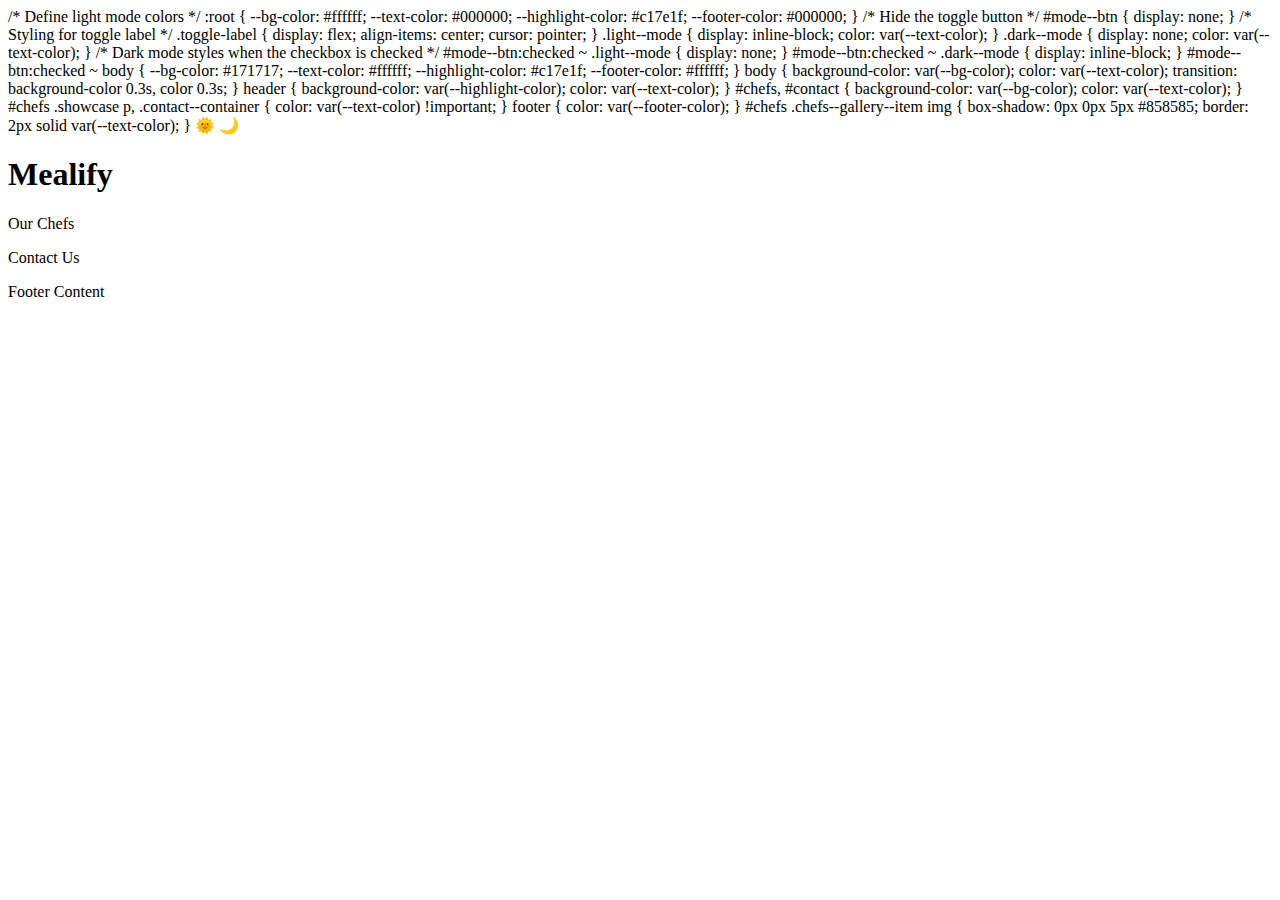
==== commit 2d440a77: "make grid" ====
--- a/ddd.html
+++ b/ddd.html
@@ -1,1405 +1,112 @@
 <!DOCTYPE html>
 <html lang="en">
-  <head>
-    <meta charset="UTF-8" />
-    <meta name="viewport" content="width=device-width, initial-scale=1.0" />
-    <link rel="shortcut icon" href="images/favicon.png" type="image/x-icon" />
+<head>
+    <meta charset="UTF-8">
+    <meta name="viewport" content="width=device-width, initial-scale=1.0">
+    <title>Mealify</title>
+    <link rel="stylesheet" href="styles.css">
+    /* Define light mode colors */
+:root {
+    --bg-color: #ffffff;
+    --text-color: #000000;
+    --highlight-color: #c17e1f;
+    --footer-color: #000000;
+}
 
-    <link rel="stylesheet" href="css/all.min.css" />
-    <link rel="stylesheet" href="css/main.css" />
-    <link rel="stylesheet" href="css/general.css" />
-    <link rel="stylesheet" href="css/media.css" />
- <link rel="stylesheet" href="https://fonts.googleapis.com/css2?family=Alegreya&display=swap">
-      <link href="https://fonts.googleapis.com/css2?family=Amatic+SC:wght@400;700&display=swap" rel="stylesheet">
-      <link rel="stylesheet" href="https://cdnjs.cloudflare.com/ajax/libs/font-awesome/6.0.0-beta3/css/all.min.css">
-    <link
-      href="https://fonts.googleapis.com/css2?family=Amatic+SC:wght@400;700&family=Inter:wght@300;400;500;600;700;800&display=swap"
-      rel="stylesheet"
-    />
-    <link rel="stylesheet" href="css/mode.css" />
+/* Hide the toggle button */
+#mode--btn {
+    display: none;
+}
 
-    <title>Mealify</title>
-    <style type="text/css">
-        #mode--btn {
-  display: none;
+/* Styling for toggle label */
+.toggle-label {
+    display: flex;
+    align-items: center;
+    cursor: pointer;
 }
 
 .light--mode {
-  display: none;
-  color: #fff;
-  cursor: pointer;
+    display: inline-block;
+    color: var(--text-color);
 }
 
 .dark--mode {
-  cursor: pointer;
+    display: none;
+    color: var(--text-color);
 }
 
-body:has(#mode--btn:checked) .dark--mode {
-  display: none;
+/* Dark mode styles when the checkbox is checked */
+#mode--btn:checked ~ .light--mode {
+    display: none;
 }
 
-body:has(#mode--btn:checked) .light--mode {
-  display: inline-block;
+#mode--btn:checked ~ .dark--mode {
+    display: inline-block;
 }
 
-:root:has(#mode--btn:checked) {
-  --light-bg-white: #171717;
-  --light-bg-grey: #252525;
-  --light-highlight: #c17e1f;
-  --light-main-color: #fff;
-  --light-sec-color: #7f7f90;
-  --dark-bg-dark: #000000;
-}
-
-body:has(#mode--btn:checked) #chefs,
-body:has(#mode--btn:checked) #contact {
-  background-color: var(--light-bg-white);
-  color: #fff;
-}
-
-body:has(#mode--btn:checked) #chefs .showcase p,
-body:has(#mode--btn:checked).contact--container {
-  color: #fff !important;
-}
-body:has(#mode--btn:checked) p {
-  color: #fff;
-}
-
-body:has(#mode--btn:checked) #chefs .chefs--gallery--item img {
-  box-shadow: 0px 0px 5px #858585;
-  border: 2px solid #fff;
-}
-
-body:has(#mode--btn:checked) footer {
-  color: #fff;
-}
-
-@media (max-width: 1340px) {
-  .container {
-    width: 85%;
-  }
-}
-
-@media (max-width: 1200px) {
-  #home .container section {
-    width: 45%;
-  }
-
-  #gallery .gallery-container {
-    height: 845px;
-    align-items: center;
-  }
-
-  /* #gallery .gallery-container .gallery-item {
-    width: 25%;
-  } */
-
-  .navbar .navbar__hamburger--btn {
-    display: block;
-  }
-
-  .navbar .navbar__list {
-    display: none;
-  }
-
-  nav:has(#navbar__list:target) {
-    display: block;
-    position: fixed;
-    background-color: rgba(0, 0, 0, 0.233);
-    top: 0;
-    right: 0;
-    height: 100%;
-  }
-  nav:has(#navbar__list:target) .navbar__list {
-    display: block;
-    position: fixed;
-    height: 100%;
-    width: 20rem;
-    top: 0;
-    right: 0;
-    background-color: var(--light-bg-white);
-  }
-  nav:has(#navbar__list:target) .navbar__list--close {
-    display: block;
-    padding: 1rem;
-    text-align: right;
-  }
-}
-
-@media (max-width: 992px) {
-  header #home {
-    height: 100%;
-  }
-
-  #home .container {
-    flex-direction: column;
-    justify-content: center;
-    align-items: center;
-    padding-top: 11rem;
-  }
-
-  #home .container section {
-    width: 100%;
-  }
-
-  #home .home__img {
-    order: 1;
-    text-align: center;
-    padding-bottom: 1rem;
-  }
-
-  #home .home__text {
-    order: 2;
-    text-align: center;
-  }
-
-  #home .home__text--btns-box {
-    justify-content: center;
-  }
-  .home__text--btns-box .book {
-    border-radius: 4rem;
-  }
-
-  #chefs .chefs--gallery {
-    flex-wrap: wrap;
-  }
-  #chefs .chefs--gallery--item {
-    width: calc(100% / 2 - 1rem);
-  }
-
-  #gallery .gallery-container {
-    /* flex-direction: column; */
-    height: 1500px;
-  }
-
-  #gallery .gallery-container .gallery-item {
-    width: calc(100% / 2 - 2rem);
-    /* flex-direction: column; */
-  }
-
-  #contact .contact--container .contact--item {
-    width: 100%;
-  }
-
-  #contact form .group {
-    flex-direction: column;
-    gap: 0rem;
-  }
-
-  #contact .group input {
-    width: 100%;
-  }
-
-  footer .container {
-    flex-direction: column;
-  }
-
-  footer .touch {
-    width: 100%;
-  }
-}
-
-@media (max-width: 576px) {
-  #chefs .chefs--gallery--item {
-    width: 100%;
-  }
-
-  #home .home__text--btns-box {
-    flex-direction: column;
-  }
-
-  #gallery .gallery-container {
-    height: auto;
-  }
-  #gallery .gallery-container .gallery-item {
-    width: 100%;
-  }
-}
-
-
-/* #Navbar styles */
-
-.navbar {
-  box-shadow: 0px 0px 1rem var(--light-bg-grey);
-  position: fixed;
-  width: 100%;
-  height: 10vh;
-  background-color: var(--light-bg-white);
-  z-index: 100;
-}
-
-.navbar .container {
-  display: flex;
-  justify-content: space-between;
-  align-items: center;
-  padding: 1.5rem 0;
-  font-weight: 600;
-}
-
-.navbar__logo {
-  font-size: 2rem;
-  font-weight: 600;
-}
-
-.navbar__logo .highlight-red {
-  color: var(--light-highlight);
-}
-
-.navbar__list {
-  display: flex;
-  align-items: center;
-}
-
-.navbar__list li {
-  padding: 1rem;
-}
-
-.navbar__list--item a {
-  display: inline-block;
-  text-transform: capitalize;
-  font-size: 1.1rem;
-  padding: 0.25rem 0;
-  transition: all 300ms ease-in-out;
-  position: relative;
-}
-
-.navbar__list--item a:hover,
-.navbar__list--item a:active {
-  color: var(--light-main-color);
-}
-
-.navbar .navbar--btns {
-  display: flex;
-  align-items: center;
-  gap: 2rem;
-}
-
-.navbar .navbar__hamburger--btn {
-  display: none;
-}
-
-#navbar__list {
-  color: var(--light-sec-color);
-}
-#navbar__list a::before {
-  content: "";
-  width: 0%;
-  height: 0.15rem;
-  background-color: var(--light-highlight);
-  position: absolute;
-  bottom: 0;
-  text-align: center;
-  transition: all 300ms ease-in-out;
-}
-
-.navbar__list--close {
-  display: none;
-}
-
-body:has(#home:target) .home--a::before,
-body:has(#chefs:target) .chefs--a::before,
-body:has(#gallery:target) .navbar .gallery--a::before,
-body:has(#contact:target) .contact--a::before {
-  color: var(--light-main-color);
-  width: 100%;
-}
-
-/* #Header Styles */
-
-header #home {
-  height: 100vh;
-  background-color: var(--light-bg-grey);
-}
-
-#home .container {
-  display: flex;
-  justify-content: space-between;
-  align-items: center;
-  height: 100%;
-}
-
-#home .container section {
-  width: 40%;
-}
-
-.home__text h2 {
-  font-size: 3.5rem;
-}
-
-.home__text--btns-box {
-  padding: 3rem 0;
-  display: flex;
-  align-items: center;
-  gap: 2rem;
-}
-
-.home__text--btns-box .watch-container {
-  display: flex;
-  align-items: center;
-  gap: 1rem;
-  font-weight: bold;
-}
-
-.home__text--btns-box div:nth-child(2) a:nth-child(1) {
-  width: 3rem;
-  height: 3rem;
-  display: flex;
-  justify-content: center;
-  align-items: center;
-  background-color: var(--light-bg-white);
-  border-radius: 3rem;
-}
-.home__text--btns-box .half-red-ring {
-  background: linear-gradient(
-    to right,
-    var(--light-highlight) 0 50%,
-    transparent 50% 100%
-  );
-
-  width: 4rem;
-  height: 4rem;
-  border-radius: 4rem;
-  display: flex;
-  justify-content: center;
-  align-items: center;
-  transition: all 300ms ease-in-out;
-}
-
-.home__text--btns-box .half-red-ring:hover i {
-  color: var(--light-highlight);
-}
-
-.watch-container a:hover {
-  color: var(--light-highlight);
-}
-
-.home__img {
-  filter: drop-shadow(0rem 0rem 0.5rem var(--light-sec-color));
-}
-
-.home__img:hover {
-  animation: shakeme 1s ease-in-out infinite;
-  animation-direction: alternate;
-}
-
-@keyframes shakeme {
-  0% {
-    transform: translate(1px, 1px) rotate(0deg);
-  }
-  10% {
-    transform: translate(-1px, -2px) rotate(-1deg);
-  }
-  20% {
-    transform: translate(-3px, 0px) rotate(1deg);
-  }
-  30% {
-    transform: translate(3px, 2px) rotate(0deg);
-  }
-  40% {
-    transform: translate(1px, -1px) rotate(1deg);
-  }
-  50% {
-    transform: translate(-1px, 2px) rotate(-1deg);
-  }
-  60% {
-    transform: translate(-3px, 1px) rotate(0deg);
-  }
-  70% {
-    transform: translate(3px, 1px) rotate(-1deg);
-  }
-  80% {
-    transform: translate(-1px, -1px) rotate(1deg);
-  }
-  90% {
-    transform: translate(1px, 2px) rotate(0deg);
-  }
-  100% {
-    transform: translate(1px, -2px) rotate(-1deg);
-  }
-}
-
-/* #Chefs Styles */
-
-#chefs,
-#gallery,
-#contact {
-  padding: 4rem 0;
-}
-
-#chefs .chefs--heading,
-#gallery .gallery--heading,
-#contact .contact--heading {
-  margin: 0 auto;
-  text-align: center;
-  padding-bottom: 3rem;
-}
-
-#chefs .chefs--heading h2,
-#gallery .gallery--heading h2,
-#contact .contact--heading h2 {
-  font-family: var(--font-primary);
-  text-transform: uppercase;
-  font-weight: 400;
-  font-size: 1rem;
-}
-
-#chefs .chefs--heading p,
-#gallery .gallery--heading p,
-#contact .contact--heading p {
-  font-family: var(--font-secondary);
-  font-size: 3rem;
-}
-
-#chefs .chefs--gallery {
-  display: flex;
-  padding: 2rem 0;
-  text-align: center;
-  color: var(--light-sec-color);
-  gap: 2rem;
-}
-
-#chefs .chefs--gallery--item {
-  border-radius: 0.5rem;
-  background-color: var(--light-bg-white);
-  position: relative;
-  transition: all 300ms ease-in-out;
-  overflow: hidden;
-  box-shadow: 0px 0px 1rem #ddd;
-}
-
-#chefs .chefs--gallery--item .chef-img {
-  filter: grayscale(0%);
-  transition: all 300ms ease-in-out;
-  display: block;
-}
-
-#chefs .img-container {
-  position: relative;
-}
-
-#chefs .img-container::after {
-  content: "";
-  position: absolute;
-  bottom: -1.5rem;
-  left: -0.5rem;
-  background-image: url("../images/team-shape.svg");
-  min-width: 120%;
-  height: 4rem;
-  background-repeat: repeat-x;
-}
-
-#chefs .chefs--gallery--item:hover {
-  transform: scale(1.05);
-}
-
-#chefs .chefs--gallery--item:hover .chef-img {
-  filter: grayscale(0%);
-}
-
-#chefs .chefs--gallery--item .social-media {
-  background-color: var(--light-bg-grey);
-  position: absolute;
-  top: 1rem;
-  right: -4rem;
-  padding: 1rem 1.25rem;
-  border-radius: 0.5rem;
-  transition: all 1s ease-in-out;
-  z-index: 1;
-  opacity: 0;
-}
-
-#chefs .social-media i {
-  display: inline-block;
-  margin: 0.8rem 0;
-  opacity: 0.6;
-  transition: all 300ms ease-in-out;
-}
-#chefs .social-media i:hover {
-  opacity: 1;
-}
-
-#chefs .chefs--gallery--item:hover .social-media {
-  transition: all 300ms ease-in-out;
-  right: 1rem;
-  opacity: 1;
-}
-
-@keyframes movetoleft {
-  0% {
-    transform: translateX(5rem);
-  }
-  100% {
-    transform: translateX(0);
-  }
-}
-
-#chefs .item--text {
-  padding: 1.5rem;
-  background-position: 100% 0%;
-  background-repeat: no-repeat;
-  z-index: 10;
-}
-
-#chefs .item--text h3 {
-  font-family: var(--font-primary);
-  font-weight: 700;
-  padding: 1rem 0 0.25rem 0;
-  color: var(--light-main-color);
-}
-
-#chefs .item--text p:last-child {
-  padding: 1rem 0;
-}
-
-/* Gallery Styles */
-
-#gallery {
-  background-color: var(--light-bg-grey);
-}
-
-#gallery .gallery-container {
-  display: flex;
-  flex-direction: column;
-  flex-wrap: wrap;
-  height: 75rem;
-  gap: 1rem;
-}
-
-#gallery .gallery-item {
-  position: relative;
-  overflow: hidden;
-  height: auto;
-  width: calc(100% / 3 - 2rem);
-  border: 0.25rem solid var(--light-bg-white);
-}
-
-#gallery .gallery-item img {
-  display: block;
-  transition: all 300ms ease-in-out;
-}
-
-#gallery .gallery-item:hover img {
-  transform: scale(1.05);
-}
-
-#gallery .gallery-item .showcase {
-  position: absolute;
-  color: var(--light-bg-grey);
-  width: 100%;
-  height: 100%;
-  background-color: #0000005e;
-  display: flex;
-  flex-direction: column;
-  justify-content: center;
-  align-items: center;
-  top: 100%;
-  z-index: 2;
-  transition: all 400ms ease-in-out;
-}
-
-#gallery .showcase p:nth-child(1) {
-  font-size: 2rem;
-  font-weight: bold;
-}
-
-#gallery .gallery-item:hover .showcase {
-  top: 0%;
-}
-
-.showcase p {
-  text-align: center;
-}
-
-.showcase h2 {
-  font-size: 3rem;
-}
-
-/* #Contact Styles */
-
-#contact .contact--container {
-  display: flex;
-  flex-direction: row;
-  flex-wrap: wrap;
-  justify-content: center;
-  gap: 1rem;
-  padding: 2rem 0;
-  margin: 0 auto;
-}
-
-#contact .contact--item {
-  width: 49%;
-  display: flex;
-  align-items: center;
-  padding: 1rem;
-  background-color: var(--light-bg-grey);
-}
-
-#contact .contact--item .title {
-  font-size: 1.3rem;
-  color: var(--light-sec-color);
-  font-weight: bold;
-}
-
-#contact .contact--item .details {
-  font-weight: 400;
-}
-
-#contact .details span {
-  font-weight: bold;
-}
-
-#contact .contact--item .icon {
-  width: 3rem;
-  height: 3rem;
-  border-radius: 3rem;
-  background-color: var(--light-highlight);
-  color: var(--light-bg-white);
-  display: flex;
-  justify-content: center;
-  align-items: center;
-  margin-right: 1rem;
-}
-
-#contact form {
-  display: flex;
-  flex-direction: column;
-  width: 100%;
-  box-shadow: 0px 0px 5px #ddd;
-  padding: 1rem;
-}
-
-#contact input,
-textarea {
-  padding: 0.75rem;
-  margin-bottom: 0.75rem;
-  outline: none;
-  border: 1px solid #bbb;
-  transition: all 300ms ease-in-out;
-}
-
-#contact input:focus,
-textarea:focus {
-  border-color: var(--light-highlight);
-  border-width: 0.1rem;
-}
-
-#contact form .group {
-  display: flex;
-  width: 100%;
-  gap: 1rem;
-}
-
-#contact .group input {
-  width: 50%;
-}
-
-#contact .btn--container {
-  margin: 0.5rem auto;
-}
-
-#contact .btn--container a {
-  cursor: pointer;
-  border-radius: 4rem;
-}
-
-/* # footer */
-
-footer {
-  background-color: var(--dark-bg-dark);
-  background: linear-gradient(#00000046, #00000046),
-    url("../images/textured-metal-background.jpg");
-  background-position: cover;
-  background-position: right;
-  color: var(--light-bg-white);
-  padding: 2rem 0;
-}
-
-.footer__title {
-  font-size: 1.4rem;
-  font-weight: 700;
-  padding: 1rem 0;
-}
-
-footer .container {
-  display: flex;
-  justify-content: center;
-  align-items: flex-start;
-  gap: 2rem;
-}
-
-.mealify-container {
-  display: flex;
-  flex-direction: column;
-}
-footer .container + div {
-  width: 25%;
-}
-
-.mealify {
-  display: flex;
-  /* justify-content: center; */
-  align-items: center;
-}
-
-.mealify img {
-  width: 2.5rem;
-  display: inline-block;
-  margin-right: 0.5rem;
-}
-
-.mealify p {
-  font-size: 2rem;
-}
-
-.mealify ~ p {
-  margin: 1rem 0;
-}
-.mealify-social p {
-  position: relative;
-  text-align: center;
-  display: flex;
-  justify-content: center;
-  align-items: center;
-  padding-bottom: 1rem;
-}
-
-.mealify-social p::after {
-  content: "";
-  width: 100%;
-  height: 2px;
-  text-align: center;
-  background-color: var(--light-sec-color);
-  position: absolute;
-  bottom: 0;
-  left: 50%;
-  transform: translate(-50%, -50%);
-}
-
-.footer__social--media {
-  padding: 1rem 0;
-}
-
-.footer__social--media ul {
-  display: flex;
-  justify-content: space-around;
-}
-
-.newsletter__details {
-  padding: 1rem 0;
-}
-
-.newsletter__email {
-  display: flex;
-  flex-direction: column;
-}
-
-.newsletter__subscribe {
-  display: flex;
-}
-.newsletter__subscribe input {
-  width: 100%;
-  height: 3rem;
-  padding: 0 1rem;
-  margin-right: 1rem;
-}
-
-.subscribe--container {
-  display: flex;
-  justify-content: center;
-  align-items: center;
-  background-color: var(--light-highlight);
-  padding: 0 1rem;
-  cursor: pointer;
-}
-
-.subscribe--container a,
-.subscribe--container i {
-  display: inline-block;
-  padding-right: 0.5rem;
-}
-
-.newsletter__list ul {
-  display: flex;
-  flex-direction: row;
-  flex-wrap: wrap;
-  gap: 0.5rem;
-}
-
-.newsletter__list li {
-  padding: 0.5rem;
-  width: 40%;
-  transition: all 500ms ease-in-out;
-}
-
-.newsletter__list li:hover {
-  transform: translateX(5px);
-  background-color: var(--light-main-color);
-}
-
-.newsletter__list li::before {
-  content: "\01F846";
-  padding: 0 0.5rem;
-}
-
-.touch {
-  width: 25%;
-}
-.touch .touch--info {
-  /* padding: 1rem; */
-  display: flex;
-  margin-bottom: 1rem;
-  align-items: center;
-}
-
-.touch--info i {
-  color: var(--light-highlight);
-  display: inline-block;
-  padding: 1rem;
-}
-
-.copyright {
-  text-align: center;
-  margin-top: 20px;
-}
-
-.copyright a {
-  color: var(--primary-color);
-}
-
-.copyright a:hover {
-  color: #f83636;
-}
-
-*,
-*::after,
-*::before {
-  margin: 0;
-  padding: 0;
-  box-sizing: border-box;
-}
-
-html {
-  scroll-behavior: smooth;
-}
-
-/*^========> Customize Scrollbar <========*/
-::-webkit-scrollbar {
-  width: 12px;
-  background-color: #fff;
-  border-left: 2px solid #eee;
-  box-shadow: 0px 0px 21px 0px #0003 inset;
-}
-::-webkit-scrollbar-thumb {
-  background-color: #000;
-  box-shadow: 0px 0px 10px 0px #eeeeee8c inset;
-  border-radius: 100vh;
-}
-
-/*^========> Customize Selection Styles <========*/
-::selection {
-  background-color: hsl(
-    var(--primary-hue),
-    var(--primary-saturation),
-    var(--primary-lightness),
-    0.7
-  );
-  opacity: 0.2;
-  color: var(--color-light);
-}
-
-:root {
-  --light-bg-white: #ffffff;
-  --light-bg-grey: #ededed;
-  --light-highlight: #ce1212;
-  --light-main-color: #37373f;
-  --light-sec-color: #7f7f90;
-
-  --dark-bg-dark: #000000;
-  --font-primary: "Open Sans", sans-serif;
-  --font-secondary: "Amatic SC", cursive;
-  --animation-duration: 400ms;
-}
-
-a,
-a:visited,
-a:link {
-  text-decoration: none;
-  color: inherit;
-  display: inline-block;
+#mode--btn:checked ~ body {
+    --bg-color: #171717;
+    --text-color: #ffffff;
+    --highlight-color: #c17e1f;
+    --footer-color: #ffffff;
 }
 
 body {
-  font-family: var(--font-primary);
-  color: var(--light-main-color);
-}
-h2,
-h3 {
-  font-family: var(--font-secondary);
+    background-color: var(--bg-color);
+    color: var(--text-color);
+    transition: background-color 0.3s, color 0.3s;
 }
 
-.container {
-  width: 75%;
-  margin: 0 auto;
+header {
+    background-color: var(--highlight-color);
+    color: var(--text-color);
 }
 
-textarea {
-  max-width: 100%;
+#chefs, #contact {
+    background-color: var(--bg-color);
+    color: var(--text-color);
 }
 
-ul {
-  list-style: none;
+#chefs .showcase p, .contact--container {
+    color: var(--text-color) !important;
 }
 
-img {
-  max-width: 100%;
+footer {
+    color: var(--footer-color);
 }
 
-a.btn--red {
-  color: var(--light-bg-white);
-  background-color: var(--light-highlight);
-  padding: 0.75rem 1.5rem;
-  border-radius: 10rem;
-  border-top-left-radius: 0;
-  transition: all 300ms ease-in-out;
+#chefs .chefs--gallery--item img {
+    box-shadow: 0px 0px 5px #858585;
+    border: 2px solid var(--text-color);
 }
 
-.highlight-red {
-  color: var(--light-highlight);
-}
-.btn--animatied {
-  transition: all 300ms ease-in-out;
-  box-shadow: 0rem 0.5rem 1rem var(--light-sec-color);
-}
+</head>
+<body>
+    <!-- Dark Mode Toggle -->
+    <input type="checkbox" id="mode--btn" class="mode-toggle" hidden>
+    <label for="mode--btn" class="toggle-label">
+        <span class="light--mode">🌞</span>
+        <span class="dark--mode">🌙</span>
+    </label>
 
-.btn--animatied:hover {
-  background-color: #f83636;
-  color: white;
-}
-
-.btn--animatied:active {
-  box-shadow: 0rem 0.25rem 1rem var(--light-sec-color);
-  transform: translateY(1px);
-}
-
-@keyframes btnHover {
-}
-
-
-    </style>
-  </head>
-  <body>
+    <!-- Content -->
     <header>
-      <nav class="navbar">
-        <div class="container">
-          <h1 class="navbar__logo">
-            <a href="#home">Mealify<span class="highlight-red">.</span></a>
-          </h1>
-          <ul id="navbar__list" class="navbar__list">
-            <div class="navbar__list--close">
-              <a href="#home"><i class="fa-solid fa-xmark fa-xl"></i></a>
-            </div>
-            <li class="navbar__list--item">
-              <a href="#home" class="home--a">home</a>
-            </li>
-            <li class="navbar__list--item">
-              <a href="#chefs" class="chefs--a">chefs</a>
-            </li>
-            <li class="navbar__list--item">
-              <a href="#gallery" class="gallery--a">gallery</a>
-            </li>
-            <li class="navbar__list--item">
-              <a href="#contact" class="contact--a">contact</a>
-            </li>
-          </ul>
-
-          <div class="navbar--btns">
-            <div class="navbar__modecontainer">
-              <label for="mode--btn" class="light--mode">
-                <i class="fa-regular fa-sun fa-xl" style="color: #ffc800"></i>
-              </label>
-              <label for="mode--btn" class="dark--mode">
-                <i class="fa-regular fa-moon fa-xl"></i>
-              </label>
-              <input type="checkbox" id="mode--btn" />
-            </div>
-
-            <div class="navbar__hamburger--btn">
-              <a href="#navbar__list">
-                <i class="fa-solid fa-bars fa-2x"></i>
-              </a>
-            </div>
-          </div>
+        <h1>Mealify</h1>
+    </header>
+    <section id="chefs">
+        <div class="showcase">
+            <p>Our Chefs</p>
         </div>
-      </nav>
-
-      <div id="home">
-        <div class="container">
-          <section class="home__text">
-            <h2>
-              enjoy your healthy <br />
-              delicious food
-            </h2>
-            <p>
-              Lorem ipsum dolor sit amet consectetur adipisicing elit. Voluptas
-              tempore perferendis reiciendis delectus ut iste suscipit
-              exercitationem earum quisquam fugit.
-            </p>
-            <div class="home__text--btns-box">
-              <div>
-                <a
-                  href="https://www.youtube.com/"
-                  class="btn--red btn--animatied book"
-                  >Book a Table</a
-                >
-              </div>
-
-              <div class="watch-container">
-                <div class="half-red-ring">
-                  <a href="https://www.youtube.com/" class="btn--watch"
-                    ><i class="fa-solid fa-play"></i
-                  ></a>
-                </div>
-                <a href="https://www.youtube.com/">Watch a Video</a>
-              </div>
-            </div>
-          </section>
-          <section class="home__img">
-            <img src="images/hero-img.png" alt="" />
-          </section>
+    </section>
+    <section id="contact">
+        <div class="contact--container">
+            <p>Contact Us</p>
         </div>
-      </div>
-    </header>
-
-    <section id="chefs">
-      <div class="container chefs--heading">
-        <h2>chefs</h2>
-        <p>our <span class="highlight-red">proffesional</span> chefs</p>
-      </div>
-
-      <div class="container chefs--gallery">
-        <div class="chefs--gallery--item">
-          <div class="social-media">
-            <ul>
-              <li>
-                <a href=""><i class="fa-brands fa-facebook-f"></i></a>
-              </li>
-              <li>
-                <a href=""><i class="fa-brands fa-twitter"></i></a>
-              </li>
-              <li>
-                <a href=""><i class="fa-brands fa-instagram"></i></a>
-              </li>
-              <li>
-                <a href=""><i class="fa-brands fa-linkedin"></i></a>
-              </li>
-            </ul>
-          </div>
-
-          <div class="img-container">
-            <img src="images/chefs/chefs-1.jpg" alt="" class="chef-img" />
-          </div>
-
-          <div class="item--text">
-            <h3>Walter White</h3>
-            <p class="title">Master Chef</p>
-            <p>
-              Lorem ipsum dolor sit amet consectetur adipisicing elit. Quaerat
-              assumenda cupiditate culpa quidem ratione, perspiciatis, fuga ea
-              pariatur nam excepturi numquam ipsa incidunt, hic nostrum
-              consectetur quibusdam veritatis odit vel?
-            </p>
-          </div>
-        </div>
-
-        <div class="chefs--gallery--item">
-          <div class="social-media">
-            <ul>
-              <li>
-                <a href=""><i class="fa-brands fa-facebook-f"></i></a>
-              </li>
-              <li>
-                <a href=""><i class="fa-brands fa-twitter"></i></a>
-              </li>
-              <li>
-                <a href=""><i class="fa-brands fa-instagram"></i></a>
-              </li>
-              <li>
-                <a href=""><i class="fa-brands fa-linkedin"></i></a>
-              </li>
-            </ul>
-          </div>
-          <div class="img-container">
-            <img src="images/chefs/chefs-2.jpg" alt="" class="chef-img" />
-          </div>
-          <div class="item--text">
-            <h3>Sarah Jhonson</h3>
-            <p class="title">Patissier</p>
-            <p>
-              Lorem ipsum dolor sit amet consectetur adipisicing elit. Quaerat
-              assumenda cupiditate culpa quidem ratione, perspiciatis, fuga ea
-              pariatur nam excepturi numquam ipsa incidunt, hic nostrum
-              consectetur quibusdam veritatis odit vel?
-            </p>
-          </div>
-        </div>
-
-        <div class="chefs--gallery--item">
-          <div class="social-media">
-            <ul>
-              <li>
-                <a href=""><i class="fa-brands fa-facebook-f"></i></a>
-              </li>
-              <li>
-                <a href=""><i class="fa-brands fa-twitter"></i></a>
-              </li>
-              <li>
-                <a href=""><i class="fa-brands fa-instagram"></i></a>
-              </li>
-              <li>
-                <a href=""><i class="fa-brands fa-linkedin"></i></a>
-              </li>
-            </ul>
-          </div>
-          <div class="img-container">
-            <img src="images/chefs/chefs-3.jpg" alt="" class="chef-img" />
-          </div>
-          <div class="item--text">
-            <h3>William Anderson</h3>
-            <p class="title">Cook</p>
-            <p>
-              Lorem ipsum dolor sit amet consectetur adipisicing elit. Quaerat
-              assumenda cupiditate culpa quidem ratione, perspiciatis, fuga ea
-              pariatur nam excepturi numquam ipsa incidunt, hic nostrum
-              consectetur quibusdam veritatis odit vel?
-            </p>
-          </div>
-        </div>
-      </div>
     </section>
-
-    <section id="gallery">
-      <div class="container gallery--heading">
-        <h2>gallery</h2>
-        <p>check <span class="highlight-red">our gallery</span></p>
-      </div>
-      <div class="gallery-container container">
-        <div class="gallery-item">
-          <div class="showcase">
-            <h2>Pizza</h2>
-            <p>Hawaiian pizza with ham and pineapple</p>
-          </div>
-          <img src="images/meals/meal-1.jpg" alt="" />
-        </div>
-        <div class="gallery-item">
-          <div class="showcase">
-            <h2>Levitation pizza</h2>
-            <p>Levitation pizza on black background.</p>
-          </div>
-          <img src="images/meals/meal-4.jpg" alt="" />
-        </div>
-        <div class="gallery-item">
-          <div class="showcase">
-            <h2>Beef steaks</h2>
-            <p>
-              Tasty beef steaks flying above cast iron grate with fire flames.
-            </p>
-          </div>
-          <img src="images/meals/meal-2.jpg" alt="" />
-        </div>
-        <div class="gallery-item">
-          <div class="showcase">
-            <h2>Frittata</h2>
-            <p>Frittata or potato pie in a ceramic plate</p>
-          </div>
-          <img src="images/meals/meal-7.jpg" alt="" />
-        </div>
-        <div class="gallery-item">
-          <div class="showcase">
-            <h2>Burger</h2>
-            <p>grass fed bison hamburger with chips & beer</p>
-          </div>
-          <img src="images/meals/meal-3.jpg" alt="" />
-        </div>
-        <div class="gallery-item">
-          <div class="showcase">
-            <h2>Crispy Fried Chicken</h2>
-            <p>
-              Golden brown chicken legs with a crunchy coating and juicy meat
-            </p>
-          </div>
-          <img src="images/meals/meal-5.jpg" alt="" />
-        </div>
-        <div class="gallery-item">
-          <div class="showcase">
-            <h2>Lyulya kebab</h2>
-            <p>
-              Tender and juicy skewers of ground lamb or beef, flavored with
-              aromatic spices and herbs
-            </p>
-          </div>
-          <img src="images/meals/meal-6.jpg" alt="" />
-        </div>
-      </div>
-    </section>
-
-    <section id="contact">
-      <div class="container contact--heading">
-        <h2>contact</h2>
-        <p>need help? <span class="highlight-red">contact us</span></p>
-      </div>
-      <div class="map-container container">
-        <iframe
-          src="https://www.google.com/maps/embed?pb=!1m14!1m8!1m3!1d24194.89157059023!2d-74.006138!3d40.710059!3m2!1i1024!2i768!4f13.1!3m3!1m2!1s0x89c25a22a3bda30d%3A0xb89d1fe6bc499443!2sDowntown%20Conference%20Center!5e0!3m2!1sen!2sus!4v1686130745254!5m2!1sen!2sus"
-          width="100%"
-          height="450"
-          style="border: 0"
-          allowfullscreen=""
-          loading="lazy"
-          referrerpolicy="no-referrer-when-downgrade"
-        ></iframe>
-      </div>
-
-      <div class="container contact--container">
-        <div class="contact--item">
-          <div class="icon"><i class="fa-solid fa-map"></i></div>
-          <div class="info">
-            <p class="title">Our Address</p>
-            <p class="details">A108 Adam Street, New York, NY 535022</p>
-          </div>
-        </div>
-
-        <div class="contact--item">
-          <div class="icon"><i class="fa-regular fa-envelope"></i></div>
-          <div class="info">
-            <p class="title">Email Us</p>
-            <p class="details">minakadiswadie@gmail.com</p>
-          </div>
-        </div>
-
-        <div class="contact--item">
-          <div class="icon"><i class="fa-solid fa-phone"></i></div>
-          <div class="info">
-            <p class="title">Call us</p>
-            <p class="details">+010000000</p>
-          </div>
-        </div>
-
-        <div class="contact--item">
-          <div class="icon"><i class="fa-solid fa-door-open"></i></div>
-          <div class="info">
-            <p class="title">Opening Hours</p>
-            <p class="details">
-              <span>Mon-Sat:</span> 11AM - 23PM; <span>Sunday :</span> Closed
-            </p>
-          </div>
-        </div>
-
-        <form action="">
-          <div class="group">
-            <input type="text" name="" id="" placeholder="Name" />
-            <input type="email" name="" id="" placeholder="Email" />
-          </div>
-          <input type="text" name="" id="" placeholder="Subject" />
-          <textarea
-            name=""
-            id=""
-            cols="30"
-            rows="10"
-            placeholder="Message"
-          ></textarea>
-          <div class="btn--container">
-            <a class="btn--red btn--animatied">Send Message</a>
-          </div>
-        </form>
-      </div>
-    </section>
-
     <footer>
-      <div class="container">
-        <div class="mealify-container">
-          <div class="mealify">
-            <img src="images/favicon.png" alt="" />
-            <p>Mealify<span class="highlight-red">.</span></p>
-          </div>
-          <p>
-            Mealify is a restaurant landing page that offers a delicious dining
-            experience to its customers.
-          </p>
-          <div class="mealify-social">
-            <p class="footer__title">Social Media</p>
-            <div class="footer__social--media">
-              <ul>
-                <li>
-                  <a href=""><i class="fa-brands fa-facebook-f fa-2x"></i></a>
-                </li>
-                <li>
-                  <a href=""><i class="fa-brands fa-twitter fa-2x"></i></a>
-                </li>
-                <li>
-                  <a href=""><i class="fa-brands fa-instagram fa-2x"></i></a>
-                </li>
-                <li>
-                  <a href=""><i class="fa-brands fa-linkedin fa-2x"></i></a>
-                </li>
-              </ul>
-            </div>
-          </div>
-        </div>
-
-        <div class="newsletter">
-          <p class="footer__title">Subscribe our Newsletter</p>
-          <p class="newsletter__details">
-            Don't miss out on our latest menu updates and exclusive offers -
-            join our newsletter today and stay up-to-date with all things
-            Mealify!
-          </p>
-          <div class="newsletter__email">
-            <div class="newsletter__subscribe">
-              <input
-                type="email"
-                name=""
-                id=""
-                placeholder="Enter Your Email Address"
-              />
-              <div class="subscribe--container">
-                <i class="fa-regular fa-envelope"></i>
-                <a href="" class="btn">Subscribe</a>
-              </div>
-            </div>
-            <div class="newsletter__list">
-              <p class="footer__title">Quick Links</p>
-              <ul>
-                <li>Menu</li>
-                <li>Promo</li>
-                <li>About Us</li>
-                <li>Contact</li>
-                <li>Testimonial</li>
-                <li>Our Partners</li>
-              </ul>
-            </div>
-          </div>
-        </div>
-
-        <div class="touch">
-          <p class="footer__title">Get in Touch</p>
-          <div class="touch--info">
-            <i class="fa-solid fa-location-dot fa-lg"></i>
-            <p>A108 Adam Street, New York, NY 535022</p>
-          </div>
-          <div class="touch--info">
-            <i class="fa-solid fa-envelope fa-lg"></i>
-            <p>contact@example.com</p>
-          </div>
-          <div class="touch--info">
-            <i class="fa-solid fa-phone fa-lg"></i>
-            <p>+201000000</p>
-          </div>
-        </div>
-      </div>
-      <p class="copyright">
-        Practiced by
-        <a href="https://github.com/MinaKadis">Eng. Mina Kadis</a>
-      </p>
+        <p>Footer Content</p>
     </footer>
-  </body>
-</html>+    
+    <script src="scripts.js"></script>
+</body>
+</html>
